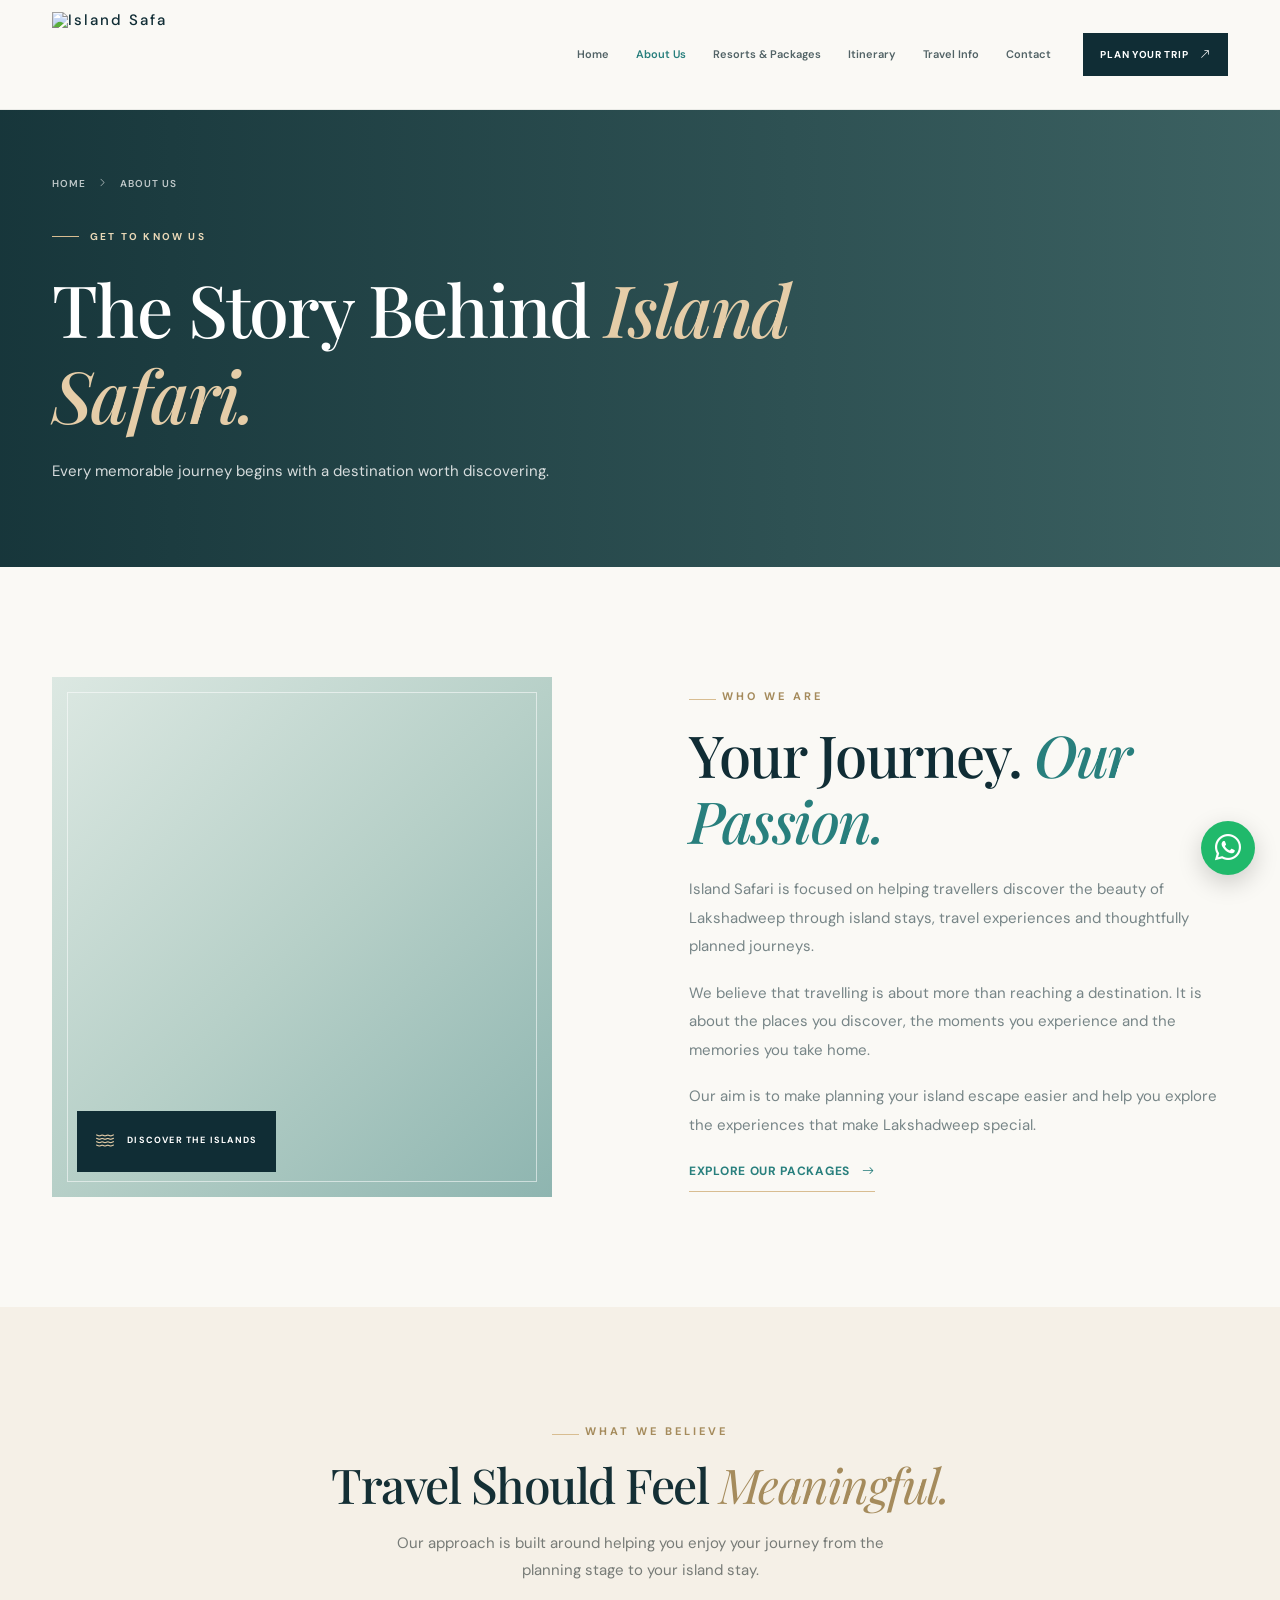
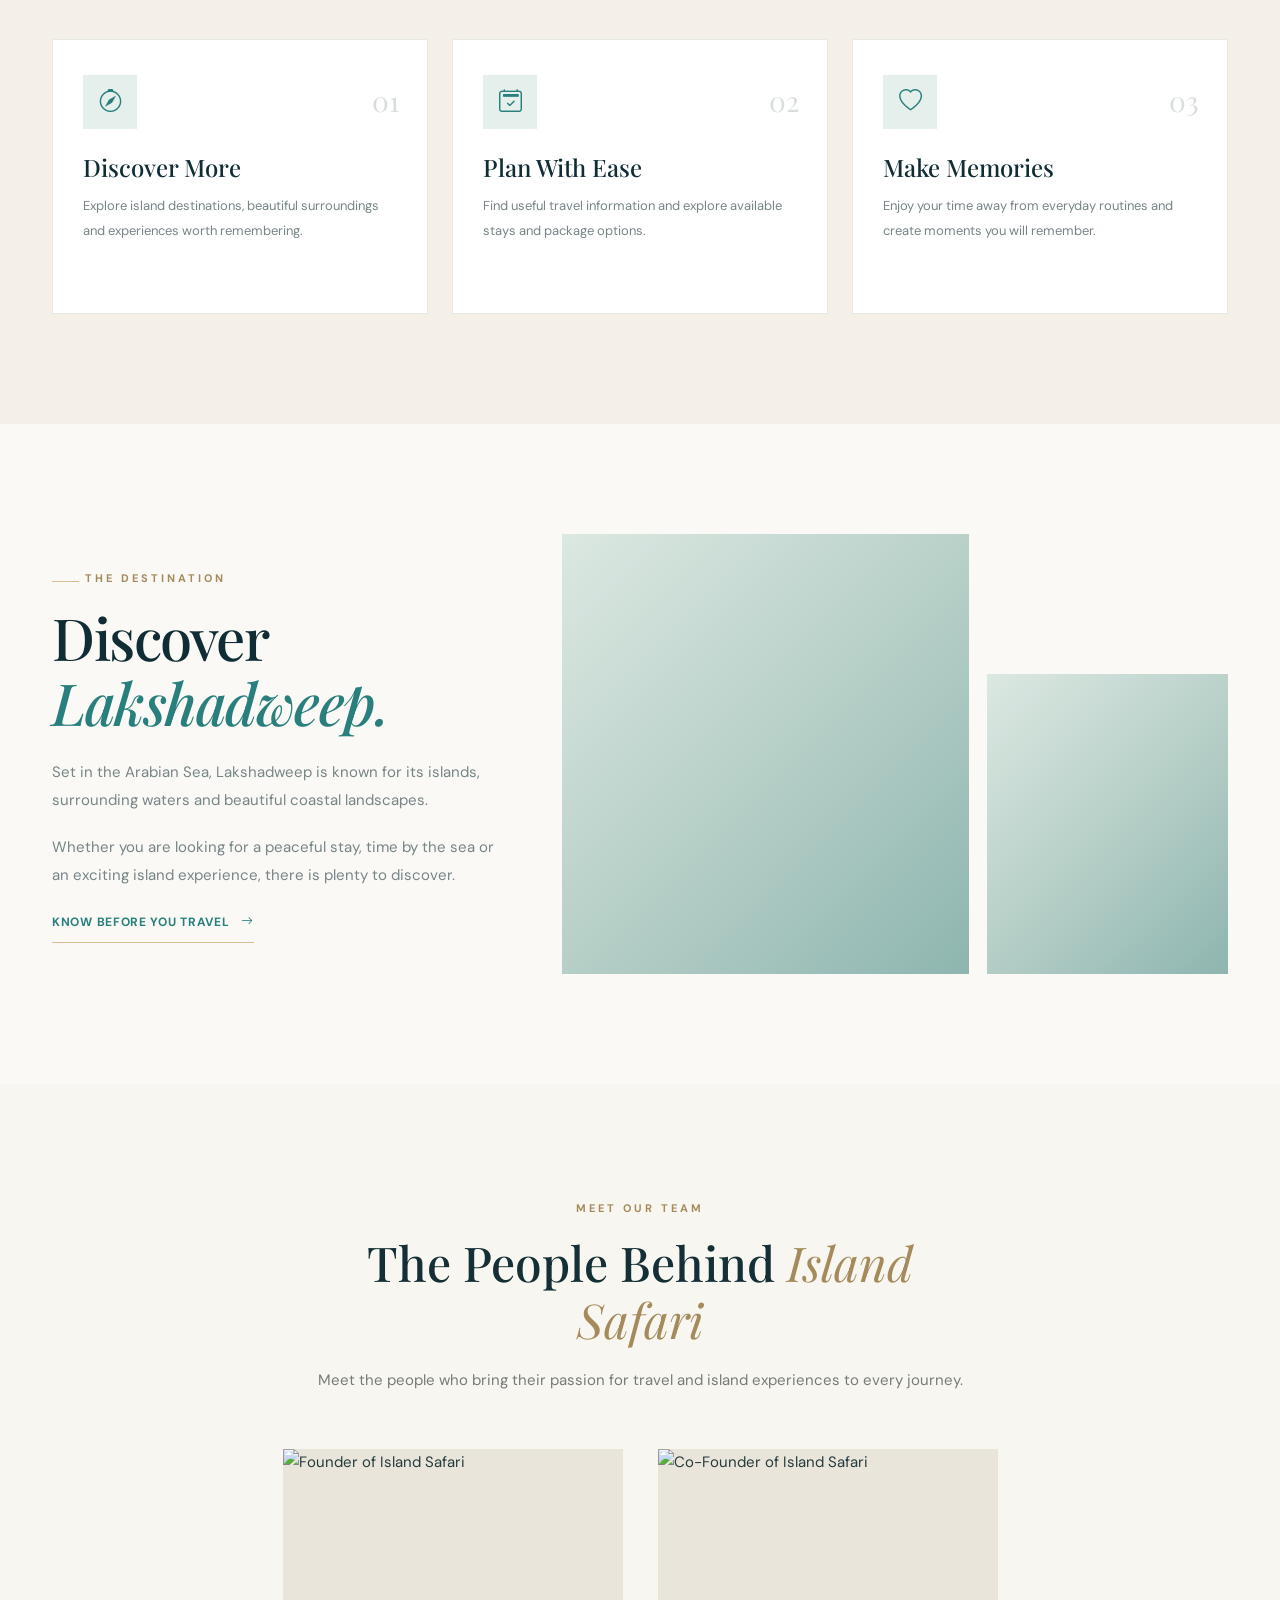
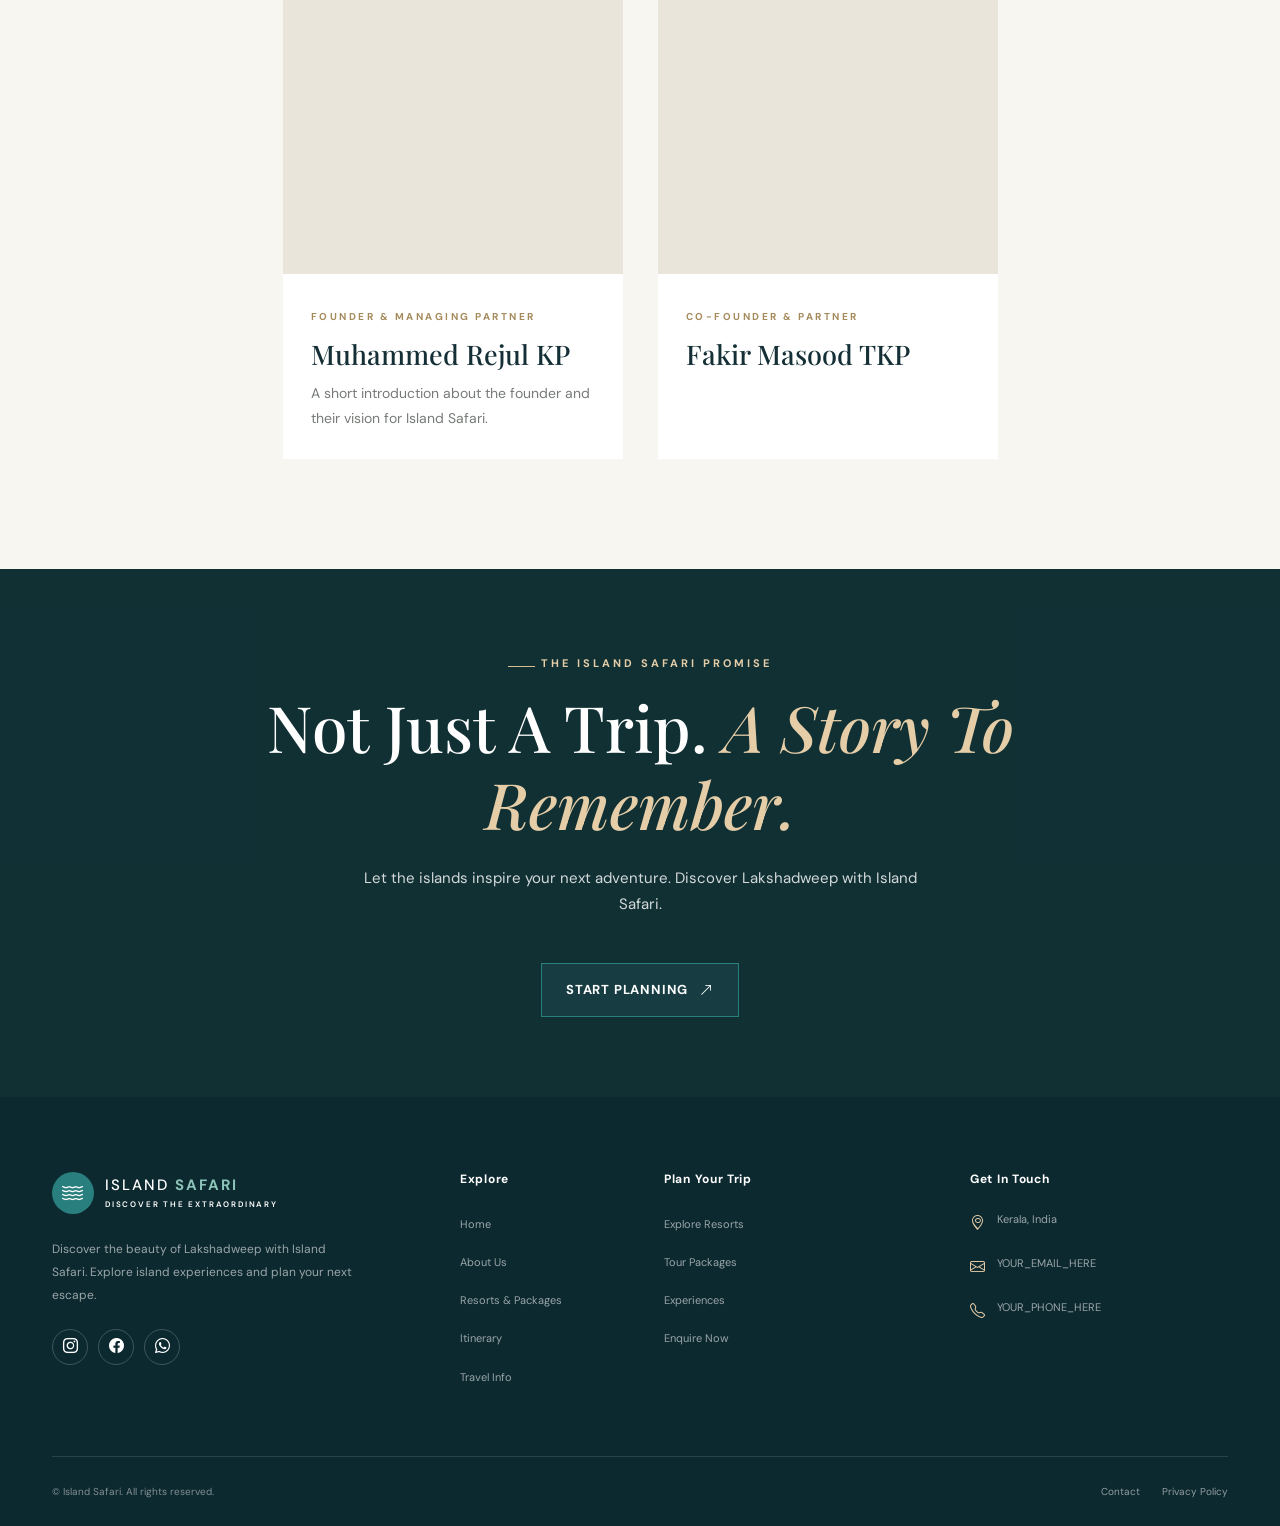
==== about.html @ e6773116 "initial website" ====
<!DOCTYPE html>
<html lang="en">
<head>
    <meta charset="UTF-8">
    <meta name="viewport" content="width=device-width, initial-scale=1.0">

    <title>About Us | Island Safari</title>
    <meta name="description" content="Get to know Island Safari and discover our approach to creating memorable Lakshadweep travel experiences.">

    <link rel="preconnect" href="https://fonts.googleapis.com">
    <link rel="preconnect" href="https://fonts.gstatic.com" crossorigin>

    <link href="https://cdn.jsdelivr.net/npm/bootstrap@5.3.3/dist/css/bootstrap.min.css" rel="stylesheet">
    <link href="https://cdn.jsdelivr.net/npm/bootstrap-icons@1.11.3/font/bootstrap-icons.min.css" rel="stylesheet">

    <link rel="stylesheet" href="style.css">
</head>

<body>

<!-- ================= NAVBAR ================= -->

<header class="site-header">
    <nav class="navbar navbar-expand-lg">
        <div class="container">

             <a class="navbar-brand brand-logo" href="index.html">
    <img src="images/logo/Island Safari Lakshadweep Logo.png"
         alt="Island Safari Lakshadweep">
</a>

            <button class="navbar-toggler" type="button"
                data-bs-toggle="collapse"
                data-bs-target="#mainNavbar"
                aria-controls="mainNavbar"
                aria-expanded="false"
                aria-label="Toggle navigation">
                <span class="navbar-toggler-icon"></span>
            </button>

            <div class="collapse navbar-collapse" id="mainNavbar">
                <ul class="navbar-nav ms-auto align-items-lg-center">

                    <li class="nav-item">
                        <a class="nav-link" href="index.html">Home</a>
                    </li>

                    <li class="nav-item">
                        <a class="nav-link active" href="about.html">About Us</a>
                    </li>

                    <li class="nav-item">
                        <a class="nav-link" href="packages.html">Resorts & Packages</a>
                    </li>

                    <li class="nav-item">
                        <a class="nav-link" href="itinerary.html">Itinerary</a>
                    </li>

                    <li class="nav-item">
                        <a class="nav-link" href="travel-info.html">Travel Info</a>
                    </li>

                    <li class="nav-item">
                        <a class="nav-link" href="contact.html">Contact</a>
                    </li>

                    <li class="nav-item ms-lg-3">
                        <a href="contact.html" class="nav-cta">
                            Plan Your Trip
                            <i class="bi bi-arrow-up-right"></i>
                        </a>
                    </li>

                </ul>
            </div>

        </div>
    </nav>
</header>


<!-- ================= PAGE HERO ================= -->

<section class="page-hero about-hero">

    <div class="page-hero-background"
        style="background-image: url('images/hero/lakshadweep-cover.webp');">
    </div>

    <div class="page-hero-overlay"></div>

    <div class="container page-hero-content">

        <div class="reveal">

            <div class="breadcrumb-custom">
                <a href="index.html">Home</a>
                <i class="bi bi-chevron-right"></i>
                <span>About Us</span>
            </div>

            <span class="eyebrow hero-eyebrow">
                <span></span>
                GET TO KNOW US
            </span>

            <h1>
                The Story Behind
                <em>Island Safari.</em>
            </h1>

            <p>
                Every memorable journey begins with a destination
                worth discovering.
            </p>

        </div>

    </div>

</section>


<!-- ================= ABOUT INTRO ================= -->

<section class="about-intro-section section-padding">

    <div class="container">

        <div class="row align-items-center g-5">

            <div class="col-lg-6">

                <div class="about-main-image reveal">

                    <img
                        src="images/about/about-main.jpg"
                        alt="Beautiful tropical island scenery"
                        loading="lazy">

                    <div class="about-image-note">
                        <i class="bi bi-water"></i>
                        <span>DISCOVER THE ISLANDS</span>
                    </div>

                </div>

            </div>


            <div class="col-lg-6">

                <div class="about-intro-content reveal">

                    <span class="section-eyebrow">
                        <span></span>
                        WHO WE ARE
                    </span>

                    <h2 class="section-title">
                        Your Journey.
                        <em>Our Passion.</em>
                    </h2>

                    <p class="section-description">
                        Island Safari is focused on helping travellers
                        discover the beauty of Lakshadweep through
                        island stays, travel experiences and
                        thoughtfully planned journeys.
                    </p>

                    <p class="section-description">
                        We believe that travelling is about more than
                        reaching a destination. It is about the places
                        you discover, the moments you experience and
                        the memories you take home.
                    </p>

                    <p class="section-description">
                        Our aim is to make planning your island escape
                        easier and help you explore the experiences
                        that make Lakshadweep special.
                    </p>

                    <a href="packages.html" class="text-link">
                        Explore Our Packages
                        <i class="bi bi-arrow-right"></i>
                    </a>

                </div>

            </div>

        </div>

    </div>

</section>


<!-- ================= OUR APPROACH ================= -->

<section class="about-approach-section section-padding">

    <div class="container">

        <div class="section-heading text-center reveal">

            <span class="section-eyebrow justify-content-center">
                <span></span>
                WHAT WE BELIEVE
            </span>

            <h2 class="section-title">
                Travel Should Feel
                <em>Meaningful.</em>
            </h2>

            <p class="section-description mx-auto">
                Our approach is built around helping you enjoy
                your journey from the planning stage to your island stay.
            </p>

        </div>


        <div class="row g-4 approach-grid">

            <div class="col-lg-4 col-md-6">

                <div class="approach-card reveal">

                    <div class="approach-icon">
                        <i class="bi bi-compass"></i>
                    </div>

                    <span class="approach-number">01</span>

                    <h3>Discover More</h3>

                    <p>
                        Explore island destinations, beautiful
                        surroundings and experiences worth remembering.
                    </p>

                </div>

            </div>


            <div class="col-lg-4 col-md-6">

                <div class="approach-card reveal">

                    <div class="approach-icon">
                        <i class="bi bi-calendar2-check"></i>
                    </div>

                    <span class="approach-number">02</span>

                    <h3>Plan With Ease</h3>

                    <p>
                        Find useful travel information and explore
                        available stays and package options.
                    </p>

                </div>

            </div>


            <div class="col-lg-4 col-md-6">

                <div class="approach-card reveal">

                    <div class="approach-icon">
                        <i class="bi bi-heart"></i>
                    </div>

                    <span class="approach-number">03</span>

                    <h3>Make Memories</h3>

                    <p>
                        Enjoy your time away from everyday routines
                        and create moments you will remember.
                    </p>

                </div>

            </div>

        </div>

    </div>

</section>


<!-- ================= DESTINATION SECTION ================= -->

<section class="about-destination-section section-padding">

    <div class="container">

        <div class="row align-items-center g-5">

            <div class="col-lg-5">

                <div class="destination-content reveal">

                    <span class="section-eyebrow">
                        <span></span>
                        THE DESTINATION
                    </span>

                    <h2 class="section-title">
                        Discover
                        <em>Lakshadweep.</em>
                    </h2>

                    <p class="section-description">
                        Set in the Arabian Sea, Lakshadweep is known
                        for its islands, surrounding waters and
                        beautiful coastal landscapes.
                    </p>

                    <p class="section-description">
                        Whether you are looking for a peaceful stay,
                        time by the sea or an exciting island experience,
                        there is plenty to discover.
                    </p>

                    <a href="travel-info.html" class="text-link">
                        Know Before You Travel
                        <i class="bi bi-arrow-right"></i>
                    </a>

                </div>

            </div>


            <div class="col-lg-7">

                <div class="destination-image-grid reveal">

                    <div class="destination-image-large">
                        <img
                            src="images/about/lakshadweep-main.jpg"
                            alt="Lakshadweep island landscape"
                            loading="lazy">
                    </div>

                    <div class="destination-image-small">
                        <img
                            src="images/about/lakshadweep-beach.jpg"
                            alt="Island beach and ocean"
                            loading="lazy">
                    </div>

                </div>

            </div>

        </div>

    </div>

</section>

<!-- FOUNDER & CO-FOUNDER SECTION -->
<section class="team-section">
    <div class="container">

        <div class="section-heading text-center">
            <span class="section-eyebrow">MEET OUR TEAM</span>
            <h2>The People Behind <em>Island Safari</em></h2>
            <p>
                Meet the people who bring their passion for travel
                and island experiences to every journey.
            </p>
        </div>

        <div class="team-grid">

            <!-- FOUNDER -->
            <div class="team-card">
                <div class="team-image">
                    <img src="images/team/rejul.jpeg.jpeg"
                         alt="Founder of Island Safari">
                </div>

                <div class="team-info">
                    <span class="team-role">FOUNDER & MANAGING PARTNER</span>
                    <h3>Muhammed Rejul KP</h3>
                    <p>
                        A short introduction about the founder
                        and their vision for Island Safari.
                    </p>
                </div>
            </div>

            <!-- CO-FOUNDER -->
            <div class="team-card">
                <div class="team-image">
                    <img src="images/team/Fakir.jpeg.jpeg"
                         alt="Co-Founder of Island Safari">
                </div>

                <div class="team-info">
                    <span class="team-role">CO-FOUNDER & PARTNER</span>
                    <h3>Fakir Masood TKP</h3>
                    <p>
                        
                    </p>
                </div>
            </div>

        </div>
    </div>
</section>



<!-- ================= BRAND STATEMENT ================= -->

<section class="about-statement-section">

    <div class="statement-background"
        style="background-image: url('images/about/statement.jpg');">
    </div>

    <div class="statement-overlay"></div>

    <div class="container">

        <div class="statement-content text-center reveal">

            <span class="section-eyebrow justify-content-center">
                <span></span>
                THE ISLAND SAFARI PROMISE
            </span>

            <h2>
                Not Just A Trip.
                <em>A Story To Remember.</em>
            </h2>

            <p>
                Let the islands inspire your next adventure.
                Discover Lakshadweep with Island Safari.
            </p>

            <a href="contact.html" class="btn-primary-custom">
                Start Planning
                <i class="bi bi-arrow-up-right"></i>
            </a>

        </div>

    </div>

</section>


<!-- ================= FOOTER ================= -->

<footer class="site-footer">

    <div class="container">

        <div class="row g-5 footer-main">

            <div class="col-lg-4 col-md-6">

                <a class="footer-brand" href="index.html">
                    <span class="brand-icon">
                        <i class="bi bi-water"></i>
                    </span>

                    <span>
                        ISLAND <strong>SAFARI</strong>
                        <small>DISCOVER THE EXTRAORDINARY</small>
                    </span>
                </a>

                <p class="footer-description">
                    Discover the beauty of Lakshadweep with Island Safari.
                    Explore island experiences and plan your next escape.
                </p>

                <div class="footer-socials">
                    <a href="#" aria-label="Instagram">
                        <i class="bi bi-instagram"></i>
                    </a>

                    <a href="#" aria-label="Facebook">
                        <i class="bi bi-facebook"></i>
                    </a>

                    <a href="#" aria-label="WhatsApp">
                        <i class="bi bi-whatsapp"></i>
                    </a>
                </div>

            </div>


            <div class="col-lg-2 col-md-6">

                <h4 class="footer-heading">Explore</h4>

                <ul class="footer-links">
                    <li><a href="index.html">Home</a></li>
                    <li><a href="about.html">About Us</a></li>
                    <li><a href="packages.html">Resorts & Packages</a></li>
                    <li><a href="itinerary.html">Itinerary</a></li>
                    <li><a href="travel-info.html">Travel Info</a></li>
                </ul>

            </div>


            <div class="col-lg-3 col-md-6">

                <h4 class="footer-heading">Plan Your Trip</h4>

                <ul class="footer-links">
                    <li><a href="packages.html">Explore Resorts</a></li>
                    <li><a href="packages.html">Tour Packages</a></li>
                    <li><a href="itinerary.html">Experiences</a></li>
                    <li><a href="contact.html">Enquire Now</a></li>
                </ul>

            </div>


            <div class="col-lg-3 col-md-6">

                <h4 class="footer-heading">Get In Touch</h4>

                <ul class="footer-contact">

                    <li>
                        <i class="bi bi-geo-alt"></i>
                        <span>Kerala, India</span>
                    </li>

                    <li>
                        <i class="bi bi-envelope"></i>
                        <a href="mailto:YOUR_EMAIL_HERE">
                            YOUR_EMAIL_HERE
                        </a>
                    </li>

                    <li>
                        <i class="bi bi-telephone"></i>
                        <a href="tel:YOUR_PHONE_HERE">
                            YOUR_PHONE_HERE
                        </a>
                    </li>

                </ul>

            </div>

        </div>


        <div class="footer-bottom">

            <p>
                © <span id="currentYear"></span> Island Safari.
                All rights reserved.
            </p>

            <div class="footer-bottom-links">
                <a href="contact.html">Contact</a>
                <a href="#">Privacy Policy</a>
            </div>

        </div>

    </div>

</footer>


<!-- WHATSAPP FLOAT BUTTON -->

<a href="https://wa.me/918891601055"
   class="whatsapp-float"
   target="_blank"
   rel="noopener"
   aria-label="Chat with Island Safari on WhatsApp">

    <i class="bi bi-whatsapp"></i>

</a>


<!-- IMAGE LIGHTBOX -->

<div class="image-lightbox" id="imageLightbox">

    <button class="lightbox-close" id="lightboxClose"
        aria-label="Close image">
        <i class="bi bi-x-lg"></i>
    </button>

    <img src="" alt="Expanded island photograph" id="lightboxImage">

</div>


<script src="https://cdn.jsdelivr.net/npm/bootstrap@5.3.3/dist/js/bootstrap.bundle.min.js"></script>
<script src="script.js"></script>

</body>
</html>
---- style.css ----
@import url('https://fonts.googleapis.com/css2?family=DM+Sans:wght@400;500;600;700&family=Playfair+Display:ital,wght@0,400;0,500;0,600;1,400;1,500&display=swap');

/* =========================================================
   ISLAND SAFARI — COMPLETE WEBSITE DESIGN SYSTEM
   Premium Tropical Travel Website
========================================================= */


/* ================= 01. ROOT & RESET ================= */

:root {
    --navy: #102d35;
    --navy-light: #183f48;
    --ocean: #176b72;
    --teal: #287f7d;
    --teal-light: #e5f0ed;
    --sand: #d8bd91;
    --sand-light: #f5f0e7;
    --cream: #faf9f5;
    --white: #ffffff;
    --text: #263b3e;
    --muted: #778587;
    --border: #e7e9e5;

    --heading-font: "Playfair Display", Georgia, serif;
    --body-font: "DM Sans", Arial, sans-serif;

    --container-width: 1200px;
    --section-space: 110px;

    --transition: all 0.35s ease;
    --shadow: 0 18px 50px rgba(16, 45, 53, 0.10);
}

* {
    margin: 0;
    padding: 0;
    box-sizing: border-box;
}

html {
    scroll-behavior: smooth;
    scroll-padding-top: 90px;
}

body {
    font-family: var(--body-font);
    color: var(--text);
    background: var(--cream);
    font-size: 15px;
    line-height: 1.75;
    overflow-x: hidden;
}

body,
button,
input,
textarea,
select {
    font-family: var(--body-font);
}

img {
    display: block;
    max-width: 100%;
}

a {
    color: inherit;
    text-decoration: none;
}

button {
    font: inherit;
}

ul {
    list-style: none;
    padding: 0;
    margin: 0;
}

p {
    margin-bottom: 18px;
}

.container {
    max-width: var(--container-width);
}


/* ================= 02. TYPOGRAPHY ================= */

h1,
h2,
h3,
h4,
h5,
h6 {
    font-family: var(--heading-font);
    color: var(--navy);
    font-weight: 500;
    line-height: 1.2;
}

em {
    font-style: italic;
    color: var(--teal);
}

.section-padding {
    padding-top: var(--section-space);
    padding-bottom: var(--section-space);
}

.section-eyebrow,
.eyebrow {
    display: flex;
    align-items: center;
    gap: 11px;
    color: var(--teal);
    font-size: 10px;
    font-weight: 700;
    letter-spacing: 2.2px;
    text-transform: uppercase;
    margin-bottom: 20px;
}

.section-eyebrow > span,
.eyebrow > span {
    display: inline-block;
    width: 27px;
    height: 1px;
    background: var(--sand);
    flex-shrink: 0;
}

.section-heading {
    margin-bottom: 55px;
}

.section-title {
    font-size: clamp(38px, 5vw, 58px);
    letter-spacing: -1.5px;
    line-height: 1.13;
    margin-bottom: 22px;
}

.section-description {
    max-width: 540px;
    color: var(--muted);
    font-size: 15px;
    line-height: 1.9;
}

.text-link {
    display: inline-flex;
    align-items: center;
    gap: 12px;
    color: var(--teal);
    font-size: 12px;
    font-weight: 700;
    letter-spacing: 0.7px;
    text-transform: uppercase;
    border-bottom: 1px solid var(--sand);
    padding-bottom: 9px;
    transition: var(--transition);
}

.text-link i {
    transition: transform 0.3s ease;
}

.text-link:hover {
    color: var(--navy);
    gap: 17px;
}

.text-link:hover i {
    transform: translateX(4px);
}


/* ================= 03. BUTTONS ================= */

.btn-primary-custom,
.btn-outline-custom {
    min-height: 54px;
    padding: 15px 24px;
    display: inline-flex;
    align-items: center;
    justify-content: center;
    gap: 16px;
    font-size: 11px;
    font-weight: 700;
    letter-spacing: 0.8px;
    text-transform: uppercase;
    transition: var(--transition);
}

.btn-primary-custom {
    color: var(--white);
    background: var(--teal);
    border: 1px solid var(--teal);
}

.btn-primary-custom:hover {
    color: var(--white);
    background: var(--navy);
    border-color: var(--navy);
    transform: translateY(-3px);
}

.btn-outline-custom {
    color: var(--white);
    border: 1px solid rgba(255,255,255,0.65);
    background: rgba(255,255,255,0.06);
}

.btn-outline-custom:hover {
    color: var(--navy);
    background: var(--white);
    border-color: var(--white);
}


/* ================= 04. NAVIGATION ================= */

.site-header {
    position: sticky;
    top: 0;
    z-index: 1000;
    width: 100%;
    background: rgba(250, 249, 245, 0.97);
    border-bottom: 1px solid rgba(16, 45, 53, 0.07);
    backdrop-filter: blur(15px);
}

.site-header .navbar {
    min-height: 82px;
    padding: 12px 0;
}

.brand-logo,
.footer-brand {
    display: inline-flex;
    align-items: center;
    gap: 11px;
    color: var(--navy);
    font-family: var(--body-font);
    font-size: 15px;
    font-weight: 500;
    letter-spacing: 2px;
    line-height: 1.15;
}

.brand-logo strong,
.footer-brand strong {
    color: var(--teal);
}

.brand-logo small,
.footer-brand small {
    display: block;
    margin-top: 6px;
    font-size: 8px;
    font-weight: 600;
    letter-spacing: 1.8px;
}

.brand-icon {
    width: 42px;
    height: 42px;
    display: inline-flex;
    justify-content: center;
    align-items: center;
    color: var(--white);
    background: var(--teal);
    border-radius: 50%;
    font-size: 21px;
}

.navbar-nav {
    gap: 5px;
}

.navbar .nav-link {
    padding: 12px 11px !important;
    color: #526366;
    font-size: 11px;
    font-weight: 600;
    transition: var(--transition);
}

.navbar .nav-link:hover,
.navbar .nav-link.active {
    color: var(--teal);
}

.nav-cta {
    display: inline-flex;
    align-items: center;
    gap: 12px;
    padding: 13px 17px;
    color: var(--white);
    background: var(--navy);
    font-size: 10px;
    font-weight: 700;
    letter-spacing: 0.7px;
    text-transform: uppercase;
    transition: var(--transition);
}

.nav-cta:hover {
    color: var(--white);
    background: var(--teal);
}

.navbar-toggler {
    border: 1px solid var(--border);
    border-radius: 0;
    padding: 8px 10px;
    box-shadow: none !important;
}


/* ================= 05. HOME HERO ================= */

.hero-section {
    min-height: 690px;
    height: min(760px, calc(100vh - 82px));
    position: relative;
    display: flex;
    align-items: center;
    overflow: hidden;
    background: #234d52;
}

.hero-background,
.hero-overlay {
    position: absolute;
    inset: 0;
}

.hero-background {
    background-color: #426d70;
    background-position: center;
    background-size: cover;
    transform: scale(1.02);
}

.hero-overlay {
    background:
        linear-gradient(90deg,
            rgba(9, 34, 40, 0.83) 0%,
            rgba(9, 34, 40, 0.58) 48%,
            rgba(9, 34, 40, 0.12) 100%),
        linear-gradient(0deg,
            rgba(9, 34, 40, 0.30),
            transparent 55%);
}

.hero-container {
    position: relative;
    z-index: 2;
    height: 100%;
    display: flex;
    flex-direction: column;
    justify-content: center;
    padding-top: 65px;
    padding-bottom: 80px;
}

.hero-content {
    max-width: 720px;
    padding-top: 30px;
}

.hero-eyebrow {
    color: #e9d8b7;
}

.hero-content h1 {
    max-width: 700px;
    color: var(--white);
    font-size: clamp(52px, 7vw, 88px);
    letter-spacing: -2.5px;
    line-height: 1.04;
    margin-bottom: 26px;
}

.hero-content h1 em {
    display: block;
    color: #e5cda8;
}

.hero-content p {
    max-width: 510px;
    color: rgba(255,255,255,0.82);
    font-size: 15px;
    line-height: 1.9;
    margin-bottom: 34px;
}

.hero-buttons {
    display: flex;
    flex-wrap: wrap;
    gap: 13px;
}

.hero-bottom {
    position: absolute;
    bottom: 28px;
    left: 12px;
    right: 12px;
    display: flex;
    justify-content: space-between;
    color: rgba(255,255,255,0.85);
    font-size: 9px;
    font-weight: 700;
    letter-spacing: 1.7px;
}

.hero-location,
.hero-scroll {
    display: flex;
    align-items: center;
    gap: 10px;
}

.hero-location i {
    color: #e5cda8;
    font-size: 16px;
}


/* ================= 06. IMAGE PLACEHOLDERS ================= */

/* Image wrappers retain their shape even before photos are supplied. */

.intro-image-wrap,
.about-main-image,
.experience-image,
.resort-image,
.destination-image-large,
.destination-image-small,
.page-hero-background,
.hero-background,
.cta-background,
.statement-background {
    background-color: #dce8e2;
    background-image:
        linear-gradient(135deg, #dce8e2 0%, #b7d0c8 50%, #8eb5b0 100%);
    overflow: hidden;
}

.intro-image-wrap,
.about-main-image {
    position: relative;
}

.intro-image-wrap img,
.about-main-image img,
.experience-image img,
.resort-image img,
.destination-image-large img,
.destination-image-small img {
    width: 100%;
    height: 100%;
    object-fit: cover;
    transition: transform 0.7s ease;
}

/* Hide unavailable images; the wrapper's gradient remains visible.
   script.js adds .image-loaded when an image loads successfully. */

.intro-image-wrap img:not(.image-loaded),
.about-main-image img:not(.image-loaded),
.experience-image img:not(.image-loaded),
.resort-image img:not(.image-loaded),
.destination-image-large img:not(.image-loaded),
.destination-image-small img:not(.image-loaded) {
    visibility: hidden;
}

.intro-image-wrap img.image-loaded,
.about-main-image img.image-loaded,
.experience-image img.image-loaded,
.resort-image img.image-loaded,
.destination-image-large img.image-loaded,
.destination-image-small img.image-loaded {
    visibility: visible;
}


/* ================= 07. HOME INTRO ================= */

.intro-section {
    background: var(--cream);
}

.intro-image-wrap {
    height: 490px;
    max-width: 500px;
    margin: 0 auto;
}

.intro-image-wrap::after {
    content: "";
    position: absolute;
    width: 72%;
    height: 72%;
    right: -16px;
    bottom: -16px;
    border: 1px solid var(--sand);
    z-index: 0;
    pointer-events: none;
}

.intro-image-wrap img {
    position: relative;
    z-index: 1;
}

.image-caption {
    position: absolute;
    z-index: 2;
    bottom: 20px;
    left: 20px;
    right: 20px;
    display: flex;
    align-items: center;
    gap: 14px;
    padding: 15px 18px;
    color: var(--white);
    background: rgba(16, 45, 53, 0.82);
    font-size: 9px;
    font-weight: 700;
    letter-spacing: 1.5px;
}

.caption-number {
    color: #e5cda8;
}

.intro-content {
    padding-left: 35px;
}

.intro-content .section-title {
    max-width: 470px;
}


/* ================= 08. EXPERIENCE CARDS ================= */

.journey-section {
    background: var(--sand-light);
}

.journey-section .section-heading {
    max-width: 650px;
    margin-left: auto;
    margin-right: auto;
}

.journey-section .section-description {
    max-width: 550px;
}

.experience-card {
    height: 100%;
    background: var(--white);
    transition: var(--transition);
}

.experience-card:hover {
    transform: translateY(-7px);
    box-shadow: var(--shadow);
}

.experience-image {
    height: 270px;
}

.experience-card:hover .experience-image img,
.resort-card:hover .resort-image img {
    transform: scale(1.06);
}

.experience-content {
    padding: 28px 26px 30px;
}

.experience-number {
    color: var(--teal);
    font-size: 9px;
    font-weight: 700;
    letter-spacing: 1.6px;
}

.experience-content h3 {
    margin: 14px 0 12px;
    font-size: 25px;
}

.experience-content p {
    min-height: 55px;
    color: var(--muted);
    font-size: 13px;
    line-height: 1.8;
}

.card-link {
    display: inline-flex;
    align-items: center;
    gap: 10px;
    color: var(--teal);
    font-size: 10px;
    font-weight: 700;
    letter-spacing: 0.8px;
    text-transform: uppercase;
    transition: var(--transition);
}

.card-link:hover {
    color: var(--navy);
    gap: 15px;
}


/* ================= 09. RESORT CARDS ================= */

.resorts-section {
    background: var(--cream);
}

.resorts-section .section-heading {
    display: flex;
    justify-content: space-between;
    align-items: end;
    gap: 25px;
}

.resort-card {
    height: 100%;
    background: var(--white);
    border: 1px solid var(--border);
    transition: var(--transition);
}

.resort-card:hover {
    transform: translateY(-5px);
    box-shadow: var(--shadow);
}

.resort-image {
    position: relative;
    display: block;
    height: 265px;
}

.resort-image-label {
    position: absolute;
    bottom: 16px;
    left: 16px;
    padding: 8px 12px;
    color: var(--navy);
    background: var(--cream);
    font-size: 8px;
    font-weight: 700;
    letter-spacing: 1.4px;
}

.resort-info {
    padding: 23px 22px 26px;
}

.resort-location {
    display: flex;
    align-items: center;
    gap: 7px;
    color: var(--muted);
    font-size: 9px;
    font-weight: 700;
    letter-spacing: 1.2px;
}

.resort-location i {
    color: var(--teal);
    font-size: 13px;
}

.resort-info h3 {
    min-height: 58px;
    margin: 13px 0 17px;
    font-size: 23px;
}

.mobile-resort-link {
    display: none;
    margin-top: 30px;
}


/* ================= 10. HOME CTA ================= */

.home-cta-section {
    position: relative;
    min-height: 470px;
    display: flex;
    align-items: center;
    padding: 80px 0;
    overflow: hidden;
    background: var(--navy);
}

.cta-background,
.cta-overlay {
    position: absolute;
    inset: 0;
}

.cta-background {
    background-color: #315b5d;
    background-position: center;
    background-size: cover;
}

.cta-overlay {
    background: rgba(8, 36, 42, 0.76);
}

.cta-content {
    position: relative;
    z-index: 2;
    max-width: 720px;
    margin: auto;
}

.cta-content .section-eyebrow {
    color: #e5cda8;
}

.cta-content h2 {
    color: var(--white);
    font-size: clamp(40px, 6vw, 66px);
    margin-bottom: 20px;
}

.cta-content h2 em {
    color: #e5cda8;
}

.cta-content p {
    max-width: 540px;
    margin: 0 auto 30px;
    color: rgba(255,255,255,0.8);
}


/* ================= 11. INNER PAGE HERO ================= */

.page-hero {
    min-height: 440px;
    position: relative;
    display: flex;
    align-items: center;
    overflow: hidden;
    background: var(--navy);
}

.page-hero-background,
.page-hero-overlay {
    position: absolute;
    inset: 0;
}

.page-hero-background {
    background-color: #527b79;
    background-position: center;
    background-size: cover;
}

.page-hero-overlay {
    background: linear-gradient(
        90deg,
        rgba(10, 39, 45, 0.82),
        rgba(10, 39, 45, 0.30)
    );
}

.page-hero-content {
    position: relative;
    z-index: 2;
    padding-top: 65px;
    padding-bottom: 65px;
}

.breadcrumb-custom {
    display: flex;
    align-items: center;
    gap: 12px;
    margin-bottom: 35px;
    color: rgba(255,255,255,0.72);
    font-size: 10px;
    font-weight: 600;
    letter-spacing: 1px;
    text-transform: uppercase;
}

.breadcrumb-custom a:hover {
    color: var(--white);
}

.breadcrumb-custom i {
    font-size: 9px;
}

.page-hero-content h1 {
    max-width: 760px;
    color: var(--white);
    font-size: clamp(45px, 6vw, 72px);
    letter-spacing: -1.8px;
    margin-bottom: 20px;
}

.page-hero-content h1 em {
    color: #e5cda8;
}

.page-hero-content p {
    max-width: 520px;
    color: rgba(255,255,255,0.82);
    font-size: 15px;
}


/* ================= 12. ABOUT PAGE ================= */

.about-intro-section {
    background: var(--cream);
}

.about-main-image {
    height: 520px;
    max-width: 500px;
}

.about-main-image::after {
    content: "";
    position: absolute;
    inset: 15px;
    border: 1px solid rgba(255,255,255,0.55);
    pointer-events: none;
}

.about-image-note {
    position: absolute;
    z-index: 2;
    bottom: 25px;
    left: 25px;
    display: flex;
    align-items: center;
    gap: 12px;
    padding: 15px 19px;
    color: var(--white);
    background: var(--navy);
    font-size: 9px;
    font-weight: 700;
    letter-spacing: 1.2px;
}

.about-image-note i {
    color: #e5cda8;
    font-size: 18px;
}

.about-intro-content {
    padding-left: 25px;
}

.about-approach-section {
    background: var(--sand-light);
}

.approach-card {
    position: relative;
    height: 100%;
    min-height: 275px;
    padding: 35px 30px;
    background: var(--white);
    border: 1px solid var(--border);
    transition: var(--transition);
}

.approach-card:hover {
    transform: translateY(-6px);
    box-shadow: var(--shadow);
}

.approach-icon {
    width: 54px;
    height: 54px;
    display: flex;
    align-items: center;
    justify-content: center;
    margin-bottom: 24px;
    color: var(--teal);
    background: var(--teal-light);
    font-size: 23px;
}

.approach-number {
    position: absolute;
    top: 36px;
    right: 28px;
    color: #d8deda;
    font-family: var(--heading-font);
    font-size: 28px;
}

.approach-card h3 {
    margin-bottom: 13px;
    font-size: 24px;
}

.approach-card p {
    margin-bottom: 0;
    color: var(--muted);
    font-size: 13px;
    line-height: 1.9;
}

.about-destination-section {
    background: var(--cream);
}

.destination-image-grid {
    display: grid;
    grid-template-columns: 1.35fr 0.8fr;
    align-items: end;
    gap: 18px;
}

.destination-image-large {
    height: 440px;
}

.destination-image-small {
    height: 300px;
}

.about-statement-section {
    position: relative;
    min-height: 430px;
    display: flex;
    align-items: center;
    padding: 80px 0;
    overflow: hidden;
    background: var(--navy);
}

.statement-background,
.statement-overlay {
    position: absolute;
    inset: 0;
}

.statement-background {
    background-color: #315b5d;
    background-position: center;
    background-size: cover;
}

.statement-overlay {
    background: rgba(8, 36, 42, 0.78);
}

.statement-content {
    position: relative;
    z-index: 2;
    max-width: 800px;
    margin: auto;
}

.statement-content .section-eyebrow {
    color: #e5cda8;
}

.statement-content h2 {
    color: var(--white);
    font-size: clamp(40px, 5.5vw, 64px);
    margin-bottom: 22px;
}

.statement-content h2 em {
    color: #e5cda8;
}

.statement-content p {
    max-width: 580px;
    margin: 0 auto 28px;
    color: rgba(255,255,255,0.82);
}


/* ================= 13. PACKAGES PAGE ================= */

.packages-intro {
    background: var(--cream);
}

.packages-intro .section-description {
    max-width: 700px;
}

.package-grid {
    background: var(--sand-light);
}

.package-card {
    height: 100%;
    overflow: hidden;
    background: var(--white);
    border: 1px solid var(--border);
    transition: var(--transition);
}

.package-card:hover {
    transform: translateY(-6px);
    box-shadow: var(--shadow);
}

.package-card-image {
    position: relative;
    height: 260px;
    overflow: hidden;
    background: linear-gradient(135deg, #dce8e2, #8eb5b0);
}

.package-card-image img {
    width: 100%;
    height: 100%;
    object-fit: cover;
    transition: transform 0.6s ease;
}

.package-card:hover .package-card-image img {
    transform: scale(1.06);
}

.package-card-content {
    padding: 25px;
}

.package-card-content h3 {
    margin-bottom: 12px;
    font-size: 24px;
}

.package-card-content p {
    color: var(--muted);
    font-size: 13px;
}

.package-meta {
    display: flex;
    flex-wrap: wrap;
    gap: 15px;
    margin: 17px 0;
    color: var(--muted);
    font-size: 11px;
}

.package-meta span {
    display: inline-flex;
    align-items: center;
    gap: 6px;
}

.package-meta i {
    color: var(--teal);
}

.package-details {
    padding-top: 15px;
    border-top: 1px solid var(--border);
}


/* ================= 14. RESORT DETAILS & GALLERIES ================= */

.resort-detail-section {
    padding: 85px 0;
    background: var(--cream);
}

.resort-detail-section:nth-child(even) {
    background: var(--sand-light);
}

.resort-detail-heading {
    margin-bottom: 28px;
}

.resort-detail-heading h2 {
    margin-bottom: 12px;
    font-size: 38px;
}

.resort-detail-heading p {
    color: var(--muted);
}

.resort-gallery {
    display: grid;
    grid-template-columns: 1.5fr 1fr 1fr;
    grid-template-rows: 180px 180px;
    gap: 12px;
}

.resort-gallery-item {
    position: relative;
    overflow: hidden;
    background: linear-gradient(135deg, #dce8e2, #8eb5b0);
}

.resort-gallery-item:first-child {
    grid-row: span 2;
}

.resort-gallery-item img {
    width: 100%;
    height: 100%;
    object-fit: cover;
    transition: transform 0.5s ease;
}

.resort-gallery-item:hover img {
    transform: scale(1.06);
}

.resort-description {
    padding: 25px;
    background: var(--white);
    border: 1px solid var(--border);
}

.resort-description p {
    color: var(--muted);
    font-size: 13px;
}

.resort-features {
    display: flex;
    flex-wrap: wrap;
    gap: 12px 20px;
    margin: 20px 0;
}

.resort-features span {
    display: inline-flex;
    align-items: center;
    gap: 8px;
    color: var(--text);
    font-size: 11px;
}

.resort-features i {
    color: var(--teal);
}


/* ================= 15. ITINERARY PAGE ================= */

.itinerary-section {
    background: var(--cream);
}

.itinerary-intro {
    max-width: 720px;
    margin: 0 auto 55px;
    text-align: center;
}

.itinerary-list {
    max-width: 850px;
    margin: auto;
    position: relative;
}

.itinerary-list::before {
    content: "";
    position: absolute;
    top: 15px;
    bottom: 20px;
    left: 27px;
    width: 1px;
    background: #d8deda;
}

.itinerary-item {
    position: relative;
    display: grid;
    grid-template-columns: 56px 1fr;
    gap: 25px;
    margin-bottom: 35px;
}

.itinerary-day {
    position: relative;
    z-index: 2;
    width: 55px;
    height: 55px;
    display: flex;
    justify-content: center;
    align-items: center;
    color: var(--white);
    background: var(--teal);
    border: 5px solid var(--cream);
    border-radius: 50%;
    font-size: 11px;
    font-weight: 700;
}

.itinerary-content {
    padding: 25px 28px;
    background: var(--white);
    border: 1px solid var(--border);
}

.itinerary-content h3 {
    margin-bottom: 12px;
    font-size: 25px;
}

.itinerary-content p {
    margin-bottom: 0;
    color: var(--muted);
    font-size: 13px;
}

.itinerary-image {
    height: 250px;
    margin-top: 20px;
    overflow: hidden;
    background: linear-gradient(135deg, #dce8e2, #8eb5b0);
}

.itinerary-image img {
    width: 100%;
    height: 100%;
    object-fit: cover;
}


/* ================= 16. TRAVEL INFO PAGE ================= */

.travel-info-section {
    background: var(--cream);
}

.travel-info-card {
    height: 100%;
    padding: 30px;
    background: var(--white);
    border: 1px solid var(--border);
    transition: var(--transition);
}

.travel-info-card:hover {
    transform: translateY(-5px);
    box-shadow: var(--shadow);
}

.travel-info-icon {
    width: 52px;
    height: 52px;
    display: flex;
    align-items: center;
    justify-content: center;
    margin-bottom: 20px;
    color: var(--teal);
    background: var(--teal-light);
    font-size: 22px;
}

.travel-info-card h3 {
    margin-bottom: 13px;
    font-size: 23px;
}

.travel-info-card p {
    margin-bottom: 0;
    color: var(--muted);
    font-size: 13px;
}

.travel-note {
    margin-top: 45px;
    padding: 25px 30px;
    background: var(--sand-light);
    border-left: 3px solid var(--sand);
}

.travel-note p {
    margin-bottom: 0;
    color: var(--text);
    font-size: 13px;
}

/* ==========================================
   ISLAND SAFARI — SIGNATURE CONTACT DESIGN
========================================== */

.contact-main-section {
    position: relative;
    padding: 115px 0;
    background: #f1f0e9;
    overflow: hidden;
}

.contact-main-section::before {
    content: "ISLAND SAFARI";
    position: absolute;
    top: 35px;
    right: -35px;
    font-family: 'Playfair Display', serif;
    font-size: clamp(80px, 13vw, 180px);
    color: rgba(23, 61, 66, 0.025);
    white-space: nowrap;
    pointer-events: none;
}

/* MAIN LAYOUT */

.contact-main-section .container {
    position: relative;
    z-index: 1;
}

.contact-main-section .row {
    align-items: stretch;
    --bs-gutter-x: 0;
}

/* LEFT PANEL */

.contact-details-panel {
    position: relative;
    height: 100%;
    min-height: 650px;
    padding: 65px 48px;
    overflow: hidden;
    background: #12383d;
    color: #fff;
    border-radius: 3px 0 0 3px;
}

.contact-details-panel::after {
    content: "";
    position: absolute;
    width: 330px;
    height: 330px;
    right: -150px;
    bottom: -120px;
    border: 1px solid rgba(202, 174, 125, 0.25);
    border-radius: 50%;
    box-shadow:
        0 0 0 35px rgba(202, 174, 125, 0.035),
        0 0 0 70px rgba(202, 174, 125, 0.025);
    pointer-events: none;
}

.contact-details-panel h2,
.contact-details-panel h3 {
    font-family: 'Playfair Display', serif;
    font-weight: 400;
    font-size: 38px;
    line-height: 1.25;
    color: #fff;
}

.contact-details-panel p {
    color: rgba(255,255,255,0.68);
    font-size: 14px;
    line-height: 1.9;
}

.contact-detail-item {
    position: relative;
    z-index: 1;
    padding: 25px 0;
    border-bottom: 1px solid rgba(255,255,255,0.12);
}

.contact-detail-item i {
    display: inline-flex;
    width: 43px;
    height: 43px;
    align-items: center;
    justify-content: center;
    margin-bottom: 14px;
    border: 1px solid rgba(202,174,125,0.45);
    border-radius: 50%;
    color: #c9aa78;
    font-size: 17px;
}

/* RIGHT FORM PANEL */

.contact-form-panel {
    position: relative;
    height: 100%;
    padding: 65px 58px;
    background: #fff;
    border: 1px solid rgba(23,61,66,0.07);
    border-radius: 0 3px 3px 0;
    box-shadow: 20px 25px 70px rgba(24,49,48,0.08);
}

.contact-form-panel::before {
    content: "";
    position: absolute;
    top: 0;
    left: 58px;
    width: 55px;
    height: 3px;
    background: #b99b6b;
}

.contact-form-panel h2 {
    font-family: 'Playfair Display', serif;
    font-size: 39px;
    font-weight: 400;
    line-height: 1.2;
    color: #173d42;
    margin-bottom: 15px;
}

.contact-form-panel > p {
    color: #858b86;
    font-size: 14px;
    line-height: 1.8;
    margin-bottom: 38px;
}

/* LABELS */

.contact-form-panel label {
    display: block;
    margin-bottom: 10px;
    color: #345054;
    font-size: 11px;
    font-weight: 700;
    letter-spacing: 1.1px;
    text-transform: uppercase;
}

/* INPUT FIELDS */

.contact-form-panel .form-control,
.contact-form-panel .form-select {
    min-height: 57px;
    padding: 15px 17px;
    background: #f8f8f5;
    border: 1px solid #e8e9e3;
    border-radius: 2px;
    color: #173d42;
    font-family: 'DM Sans', sans-serif;
    font-size: 14px;
    box-shadow: none;
    transition: all 0.3s ease;
}

.contact-form-panel textarea.form-control {
    min-height: 145px;
    resize: vertical;
}

.contact-form-panel .form-control::placeholder {
    color: #a5aaa4;
    font-size: 13px;
}

.contact-form-panel .form-control:focus,
.contact-form-panel .form-select:focus {
    background: #fff;
    border-color: #b99b6b;
    box-shadow: 0 0 0 4px rgba(185,155,107,0.10);
}

/* FIELD SPACING */

.contact-form-panel .mb-3 {
    margin-bottom: 25px !important;
}

/* SUBMIT BUTTON */

.contact-form-panel button[type="submit"] {
    position: relative;
    width: 100%;
    min-height: 59px;
    margin-top: 10px;
    padding: 16px 24px;
    background: #173d42;
    border: 1px solid #173d42;
    border-radius: 2px;
    color: #fff;
    font-size: 11px;
    font-weight: 700;
    letter-spacing: 2px;
    text-transform: uppercase;
    transition: all 0.35s ease;
}

.contact-form-panel button[type="submit"]:hover {
    background: #b99b6b;
    border-color: #b99b6b;
    color: #fff;
    transform: translateY(-3px);
    box-shadow: 0 12px 25px rgba(23,61,66,0.15);
}

/* RESPONSIVE */

@media (max-width: 991px) {
    .contact-main-section {
        padding: 75px 0;
    }

    .contact-details-panel {
        min-height: auto;
        border-radius: 3px 3px 0 0;
        padding: 45px 35px;
    }

    .contact-form-panel {
        border-radius: 0 0 3px 3px;
        padding: 50px 35px;
    }

    .contact-form-panel::before {
        left: 35px;
    }
}

@media (max-width: 576px) {
    .contact-main-section {
        padding: 50px 0;
    }

    .contact-details-panel,
    .contact-form-panel {
        padding: 35px 23px;
    }

    .contact-details-panel h2,
    .contact-details-panel h3,
    .contact-form-panel h2 {
        font-size: 31px;
    }

    .contact-form-panel::before {
        left: 23px;
    }
}



/* ================= 18. FOOTER ================= */

.site-footer {
    padding-top: 75px;
    color: rgba(255,255,255,0.7);
    background: #0d2930;
}

.footer-main {
    padding-bottom: 55px;
}

.footer-brand {
    color: var(--white);
}

.footer-brand strong {
    color: #8cc4b9;
}

.footer-description {
    max-width: 310px;
    margin-top: 24px;
    color: rgba(255,255,255,0.58);
    font-size: 12px;
    line-height: 1.9;
}

.footer-socials {
    display: flex;
    gap: 10px;
    margin-top: 22px;
}

.footer-socials a {
    width: 36px;
    height: 36px;
    display: flex;
    justify-content: center;
    align-items: center;
    color: var(--white);
    border: 1px solid rgba(255,255,255,0.2);
    border-radius: 50%;
    transition: var(--transition);
}

.footer-socials a:hover {
    color: var(--navy);
    background: #e5cda8;
    border-color: #e5cda8;
}

.footer-heading {
    margin-bottom: 23px;
    color: var(--white);
    font-family: var(--body-font);
    font-size: 12px;
    font-weight: 700;
    letter-spacing: 0.7px;
}

.footer-links li {
    margin-bottom: 12px;
}

.footer-links a,
.footer-contact a,
.footer-contact span {
    color: rgba(255,255,255,0.58);
    font-size: 11px;
    transition: var(--transition);
}

.footer-links a:hover,
.footer-contact a:hover {
    color: #e5cda8;
}

.footer-contact li {
    display: flex;
    align-items: flex-start;
    gap: 12px;
    margin-bottom: 18px;
}

.footer-contact i {
    color: #e5cda8;
    font-size: 15px;
}

.footer-bottom {
    min-height: 70px;
    display: flex;
    justify-content: space-between;
    align-items: center;
    gap: 20px;
    border-top: 1px solid rgba(255,255,255,0.12);
}

.footer-bottom p {
    margin: 0;
    color: rgba(255,255,255,0.48);
    font-size: 10px;
}

.footer-bottom-links {
    display: flex;
    gap: 22px;
}

.footer-bottom-links a {
    color: rgba(255,255,255,0.55);
    font-size: 10px;
}

.footer-bottom-links a:hover {
    color: #e5cda8;
}


/* ================= 19. WHATSAPP BUTTON ================= */

.whatsapp-float {
    position: fixed;
    z-index: 999;
    right: 25px;
    bottom: 25px;
    width: 54px;
    height: 54px;
    display: flex;
    align-items: center;
    justify-content: center;
    color: var(--white);
    background: #20b96b;
    border-radius: 50%;
    font-size: 26px;
    box-shadow: 0 8px 25px rgba(0,0,0,0.18);
    transition: var(--transition);
}

.whatsapp-float:hover {
    color: var(--white);
    transform: translateY(-5px);
    background: #159b56;
}


/* ================= 20. LIGHTBOX ================= */

.image-lightbox {
    position: fixed;
    inset: 0;
    z-index: 2000;
    display: none;
    justify-content: center;
    align-items: center;
    padding: 35px;
    background: rgba(5, 20, 24, 0.94);
}

.image-lightbox.active {
    display: flex;
}

.image-lightbox img {
    max-width: 90%;
    max-height: 85vh;
    object-fit: contain;
}

.lightbox-close {
    position: absolute;
    top: 25px;
    right: 30px;
    width: 42px;
    height: 42px;
    color: var(--white);
    background: transparent;
    border: 1px solid rgba(255,255,255,0.4);
    font-size: 20px;
    cursor: pointer;
}


/* ================= 21. REVEAL ANIMATION ================= */

.reveal {
    opacity: 1;
    transform: none;
}

.js-enabled .reveal {
    opacity: 0;
    transform: translateY(25px);
    transition: opacity 0.7s ease, transform 0.7s ease;
}

.js-enabled .reveal.visible {
    opacity: 1;
    transform: translateY(0);
}


/* ================= 22. RESPONSIVE: TABLET ================= */

@media (max-width: 991px) {

    :root {
        --section-space: 80px;
    }

    .site-header .navbar {
        min-height: 72px;
    }

    .navbar-collapse {
        padding: 18px 0 12px;
    }

    .navbar-nav {
        align-items: stretch !important;
        gap: 2px;
    }

    .navbar .nav-link {
        padding: 11px 5px !important;
    }

    .nav-cta {
        margin-top: 10px;
    }

    .hero-section {
        min-height: 620px;
        height: auto;
    }

    .hero-content {
        max-width: 620px;
    }

    .intro-content,
    .about-intro-content {
        padding-left: 0;
    }

    .intro-image-wrap,
    .about-main-image {
        max-width: 100%;
        height: 430px;
    }

    .experience-image {
        height: 230px;
    }

    .resort-image {
        height: 230px;
    }

    .destination-image-large {
        height: 360px;
    }

    .destination-image-small {
        height: 250px;
    }

    .contact-info-panel,
    .contact-form-panel {
        padding: 30px;
    }
}


/* ================= 23. RESPONSIVE: MOBILE ================= */

@media (max-width: 767px) {

    :root {
        --section-space: 65px;
    }

    body {
        font-size: 14px;
    }

    .brand-logo {
        font-size: 13px;
    }

    .brand-icon {
        width: 37px;
        height: 37px;
        font-size: 18px;
    }

    .hero-section {
        min-height: 620px;
        height: auto;
    }

    .hero-container {
        padding-top: 80px;
        padding-bottom: 100px;
    }

    .hero-content {
        padding-top: 0;
    }

    .hero-content h1 {
        font-size: clamp(45px, 12vw, 65px);
        letter-spacing: -1.5px;
    }

    .hero-content p {
        font-size: 13px;
    }

    .hero-buttons {
        flex-direction: column;
        align-items: flex-start;
    }

    .hero-buttons a {
        width: 100%;
        max-width: 300px;
    }

    .hero-bottom {
        bottom: 22px;
        font-size: 8px;
    }

    .hero-scroll {
        display: none;
    }

    .section-title {
        font-size: 39px;
        letter-spacing: -1px;
    }

    .section-heading {
        margin-bottom: 35px;
    }

    .intro-image-wrap,
    .about-main-image {
        height: 350px;
    }

    .intro-image-wrap::after {
        right: -8px;
        bottom: -8px;
    }

    .intro-content {
        padding-top: 12px;
    }

    .experience-image,
    .resort-image {
        height: 250px;
    }

    .experience-content {
        padding: 23px;
    }

    .experience-content p {
        min-height: auto;
    }

    .resorts-section .section-heading {
        align-items: flex-start;
        flex-direction: column;
    }

    .desktop-link {
        display: none;
    }

    .mobile-resort-link {
        display: block;
    }

    .home-cta-section {
        min-height: 420px;
        padding: 65px 0;
    }

    .cta-content h2 {
        font-size: 43px;
    }

    .page-hero {
        min-height: 390px;
    }

    .page-hero-content {
        padding-top: 55px;
        padding-bottom: 55px;
    }

    .page-hero-content h1 {
        font-size: 46px;
    }

    .about-image-note {
        left: 15px;
        bottom: 15px;
    }

    .approach-card {
        min-height: auto;
        padding: 28px 25px;
    }

    .destination-image-grid {
        grid-template-columns: 1fr 0.7fr;
        gap: 10px;
    }

    .destination-image-large {
        height: 300px;
    }

    .destination-image-small {
        height: 210px;
    }

    .statement-content h2 {
        font-size: 42px;
    }

    .resort-gallery {
        grid-template-columns: 1fr 1fr;
        grid-template-rows: 190px 140px;
    }

    .resort-gallery-item:first-child {
        grid-column: span 2;
        grid-row: auto;
    }

    .itinerary-list::before {
        left: 21px;
    }

    .itinerary-item {
        grid-template-columns: 44px 1fr;
        gap: 12px;
    }

    .itinerary-day {
        width: 44px;
        height: 44px;
        font-size: 9px;
    }

    .itinerary-content {
        padding: 20px;
    }

    .itinerary-content h3 {
        font-size: 21px;
    }

    .contact-info-panel,
    .contact-form-panel {
        padding: 27px 22px;
    }

    .contact-info-panel h2,
    .contact-form-panel h2 {
        font-size: 30px;
    }

    .footer-main {
        padding-bottom: 35px;
    }

    .footer-main > div {
        margin-bottom: 10px;
    }

    .footer-bottom {
        padding: 20px 0;
        align-items: flex-start;
        flex-direction: column;
        gap: 12px;
    }

    .whatsapp-float {
        width: 49px;
        height: 49px;
        right: 17px;
        bottom: 17px;
        font-size: 23px;
    }

}


/* ================= 24. SMALL MOBILE ================= */

@media (max-width: 420px) {

    .hero-content h1 {
        font-size: 43px;
    }

    .hero-eyebrow,
    .section-eyebrow {
        font-size: 9px;
        letter-spacing: 1.5px;
    }

    .section-title {
        font-size: 35px;
    }

    .btn-primary-custom,
    .btn-outline-custom {
        min-height: 50px;
        padding: 13px 17px;
        font-size: 9px;
    }

    .destination-image-large {
        height: 250px;
    }

    .destination-image-small {
        height: 175px;
    }

    .page-hero-content h1 {
        font-size: 39px;
    }

}

/* ==============================
   FOUNDER & CO-FOUNDER SECTION
============================== */

.team-section {
    padding: 110px 0;
    background: #f8f6f0;
}

.section-heading {
    max-width: 650px;
    margin: 0 auto 55px;
}

.section-eyebrow {
    display: inline-block;
    color: #a58b5c;
    font-size: 11px;
    font-weight: 700;
    letter-spacing: 3px;
    margin-bottom: 16px;
}

.section-heading h2,
.team-preview-text h2 {
    font-family: 'Playfair Display', serif;
    font-size: clamp(32px, 4vw, 48px);
    color: #142f35;
    margin-bottom: 18px;
}

.section-heading h2 em,
.team-preview-text h2 em {
    color: #a58b5c;
    font-weight: 400;
}

.section-heading p,
.team-preview-text p {
    color: #777b77;
    font-size: 15px;
    line-height: 1.8;
}

.team-grid {
    display: grid;
    grid-template-columns: repeat(2, minmax(0, 340px));
    justify-content: center;
    gap: 35px;
}

.team-card {
    background: #fff;
    overflow: hidden;
}

.team-image {
    width: 100%;
    aspect-ratio: 4 / 5;
    overflow: hidden;
    background: #e9e5da;
}

.team-image img {
    width: 100%;
    height: 100%;
    object-fit: cover;
    transition: transform 0.6s ease;
}

.team-card:hover .team-image img {
    transform: scale(1.04);
}

.team-info {
    padding: 28px;
}

.team-role {
    color: #a58b5c;
    font-size: 10px;
    font-weight: 700;
    letter-spacing: 2.5px;
}

.team-info h3 {
    font-family: 'Playfair Display', serif;
    font-size: 27px;
    color: #142f35;
    margin: 10px 0;
}

.team-info p {
    color: #777b77;
    font-size: 14px;
    line-height: 1.8;
    margin: 0;
}


/* ==============================
   HOMEPAGE TEAM PREVIEW
============================== */

.team-preview-section {
    padding: 100px 0;
    background: #fff;
}

.team-preview-content {
    display: grid;
    grid-template-columns: 0.9fr 1.1fr;
    align-items: center;
    gap: 70px;
}

.team-preview-text {
    max-width: 440px;
}

.team-preview-text h2 {
    line-height: 1.2;
}

.team-preview-images {
    display: grid;
    grid-template-columns: repeat(2, 1fr);
    gap: 18px;
}

.team-preview-card {
    position: relative;
    overflow: hidden;
    aspect-ratio: 4 / 5;
    background: #e9e5da;
}

.team-preview-card img {
    width: 100%;
    height: 100%;
    object-fit: cover;
    transition: transform 0.6s ease;
}

.team-preview-card:hover img {
    transform: scale(1.04);
}

.team-preview-caption {
    position: absolute;
    bottom: 0;
    left: 0;
    width: 100%;
    padding: 35px 18px 18px;
    color: #fff;
    background: linear-gradient(transparent, rgba(0, 0, 0, 0.75));
}

.team-preview-caption h4 {
    font-family: 'Playfair Display', serif;
    font-size: 20px;
    margin: 0 0 4px;
}

.team-preview-caption span {
    font-size: 11px;
    letter-spacing: 1.5px;
    text-transform: uppercase;
}


/* BUTTON */

.btn-primary-custom {
    display: inline-flex;
    align-items: center;
    gap: 12px;
    margin-top: 18px;
    padding: 14px 24px;
    background: #173d42;
    color: #fff;
    text-decoration: none;
    font-size: 13px;
    transition: 0.3s ease;
}

.btn-primary-custom:hover {
    background: #a58b5c;
    color: #fff;
}


/* RESPONSIVE */

@media (max-width: 768px) {
    .team-section,
    .team-preview-section {
        padding: 70px 0;
    }

    .team-grid {
        grid-template-columns: minmax(0, 400px);
        gap: 25px;
    }

    .team-preview-content {
        grid-template-columns: 1fr;
        gap: 35px;
    }

    .team-preview-text {
        max-width: 100%;
    }

    .team-preview-images {
        gap: 12px;
    }

    .team-info {
        padding: 22px;
    }
}

/* ISLAND SAFARI NAVBAR LOGO */

.brand-logo {
    display: flex;
    align-items: center;
    text-decoration: none;
    padding: 0;
}

.brand-logo img {
    width: 115px;
    height: 85px;
    object-fit: contain;
    display: block;
}

@media (max-width: 576px) {
    .brand-logo img {
        width: 90px;
        height: 68px;
    }
}
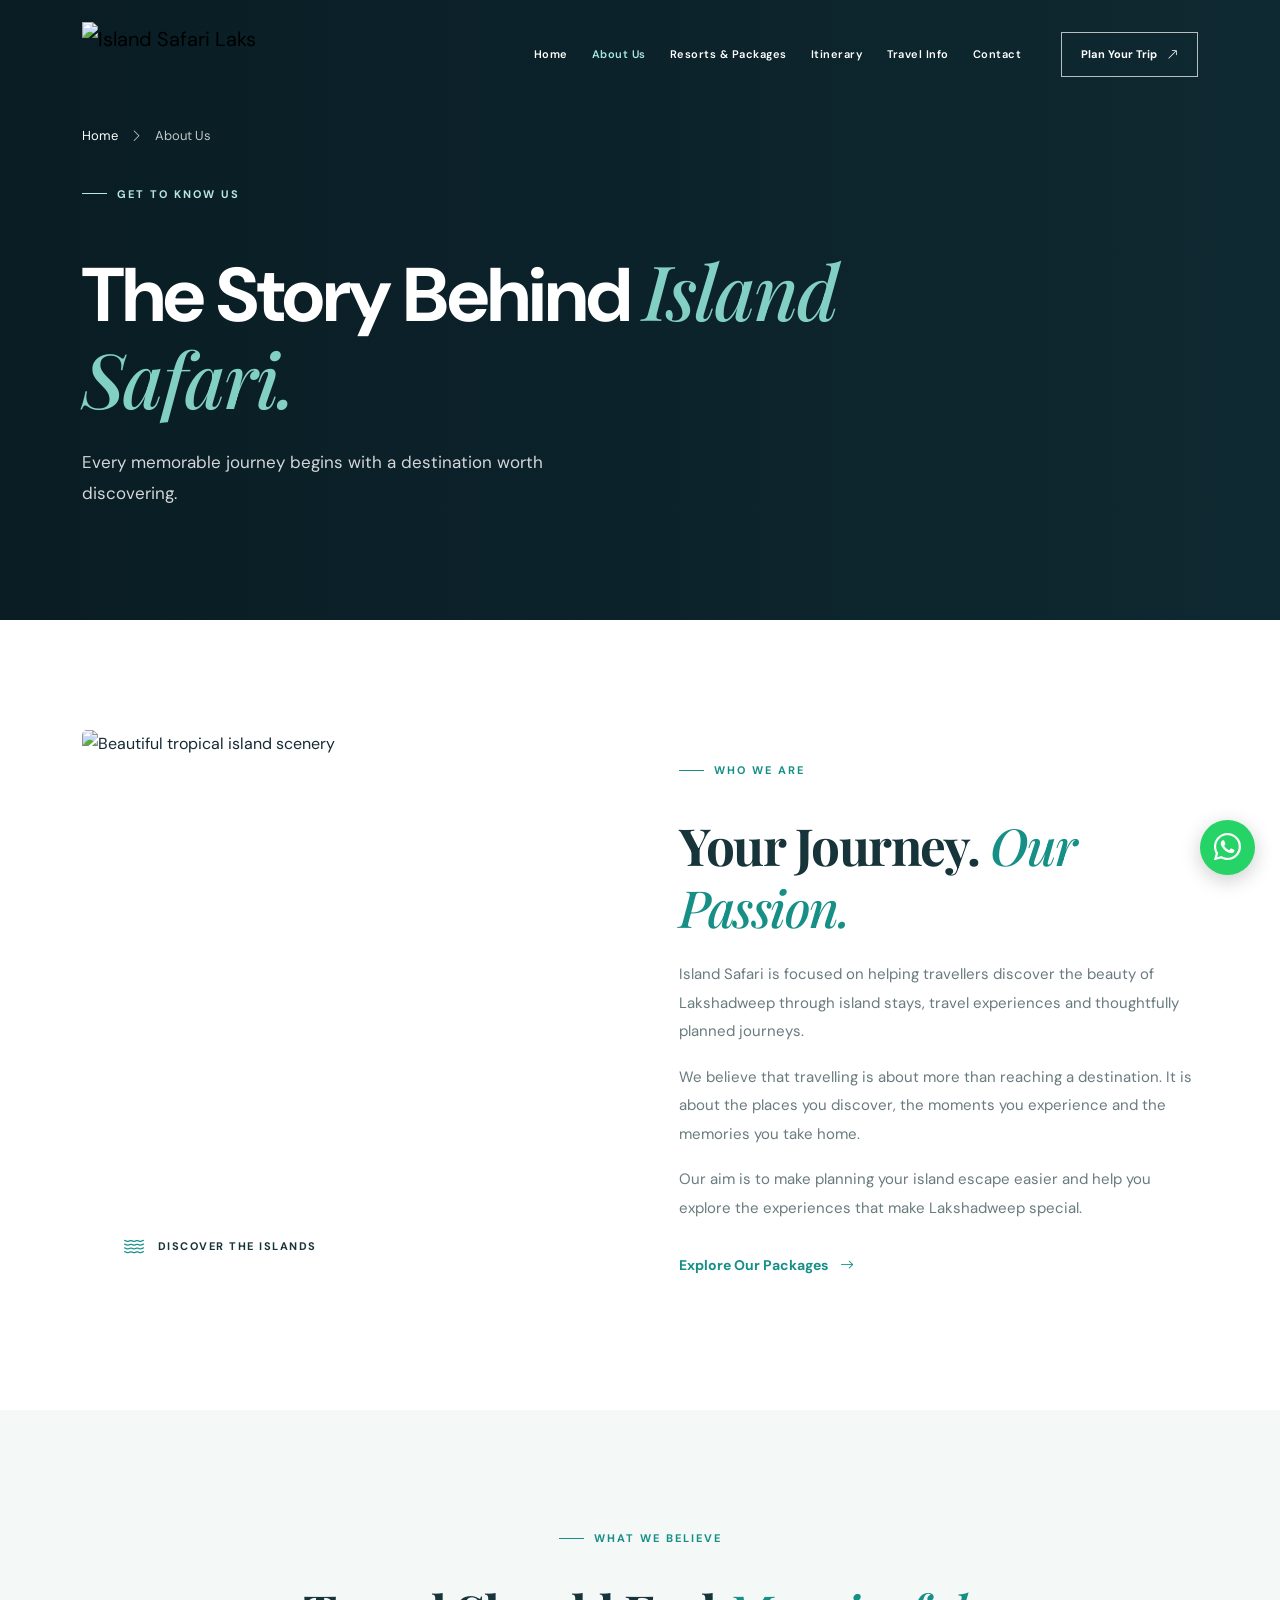
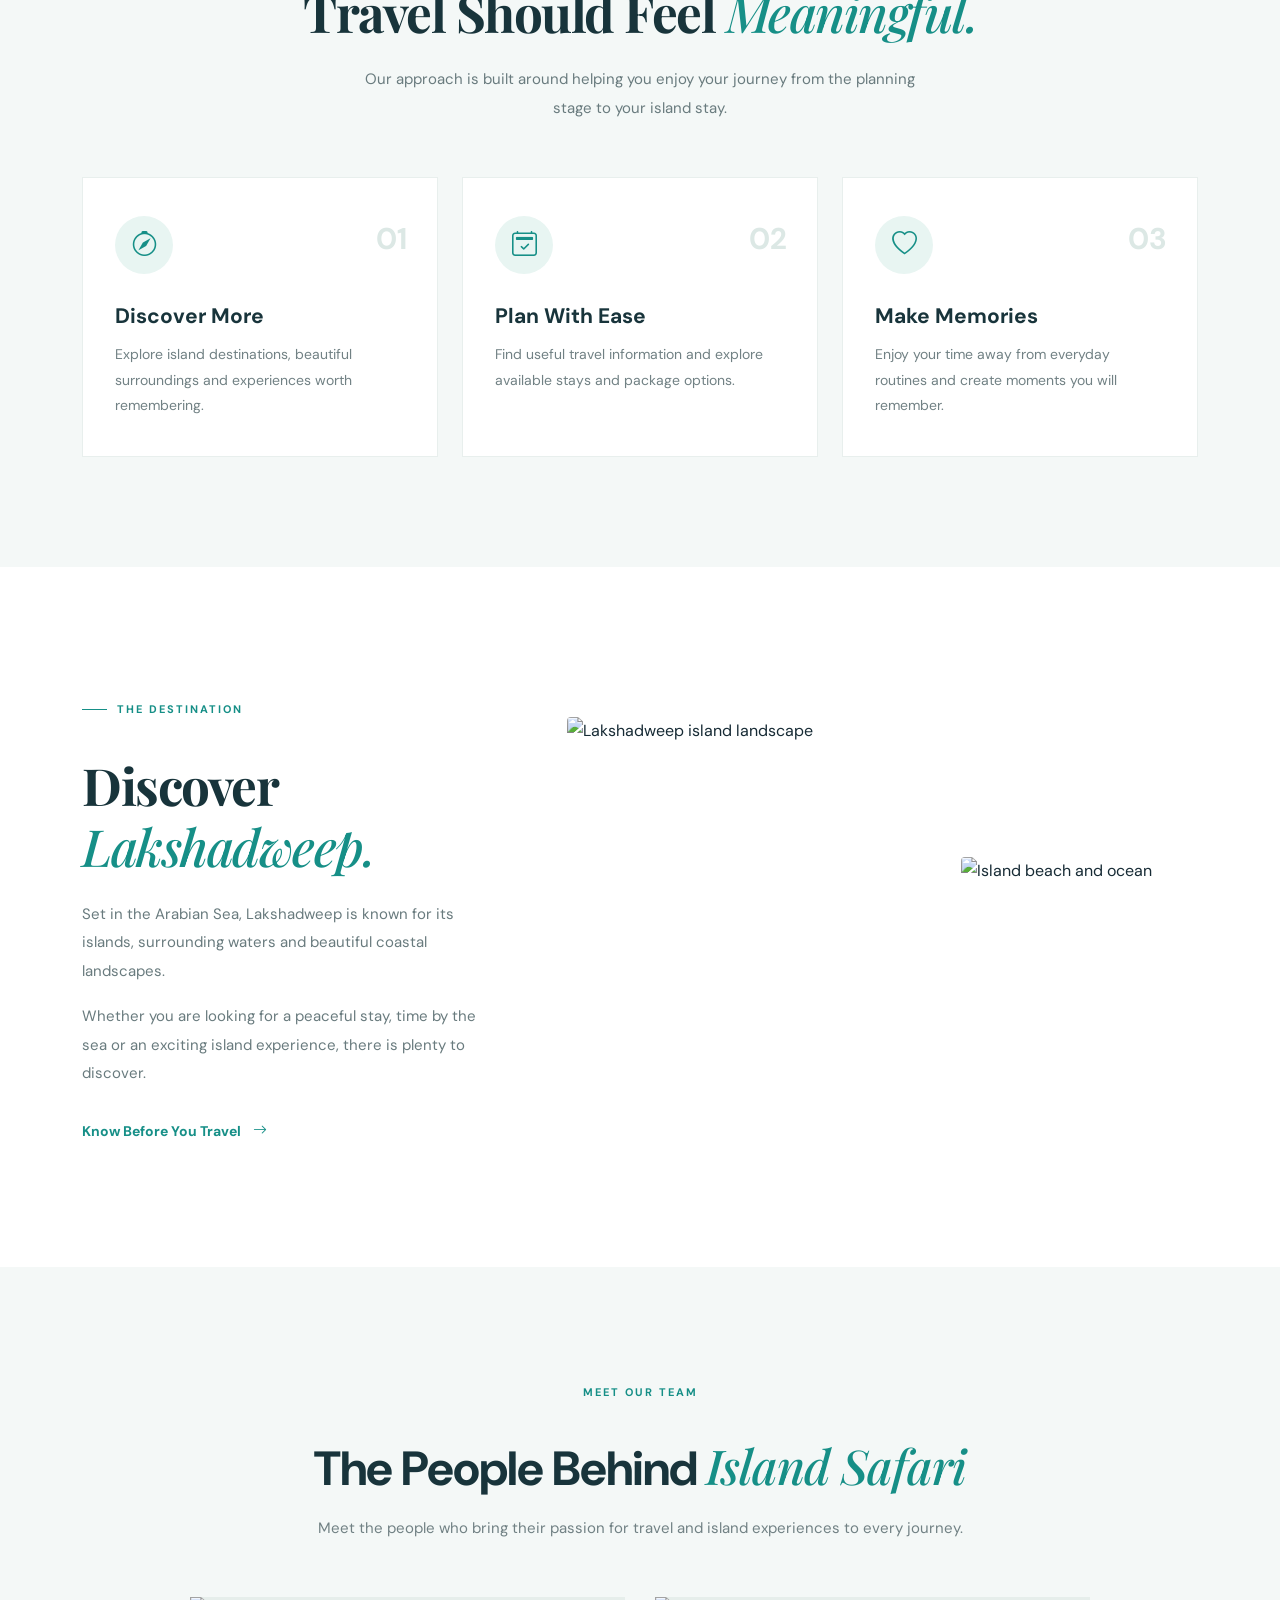
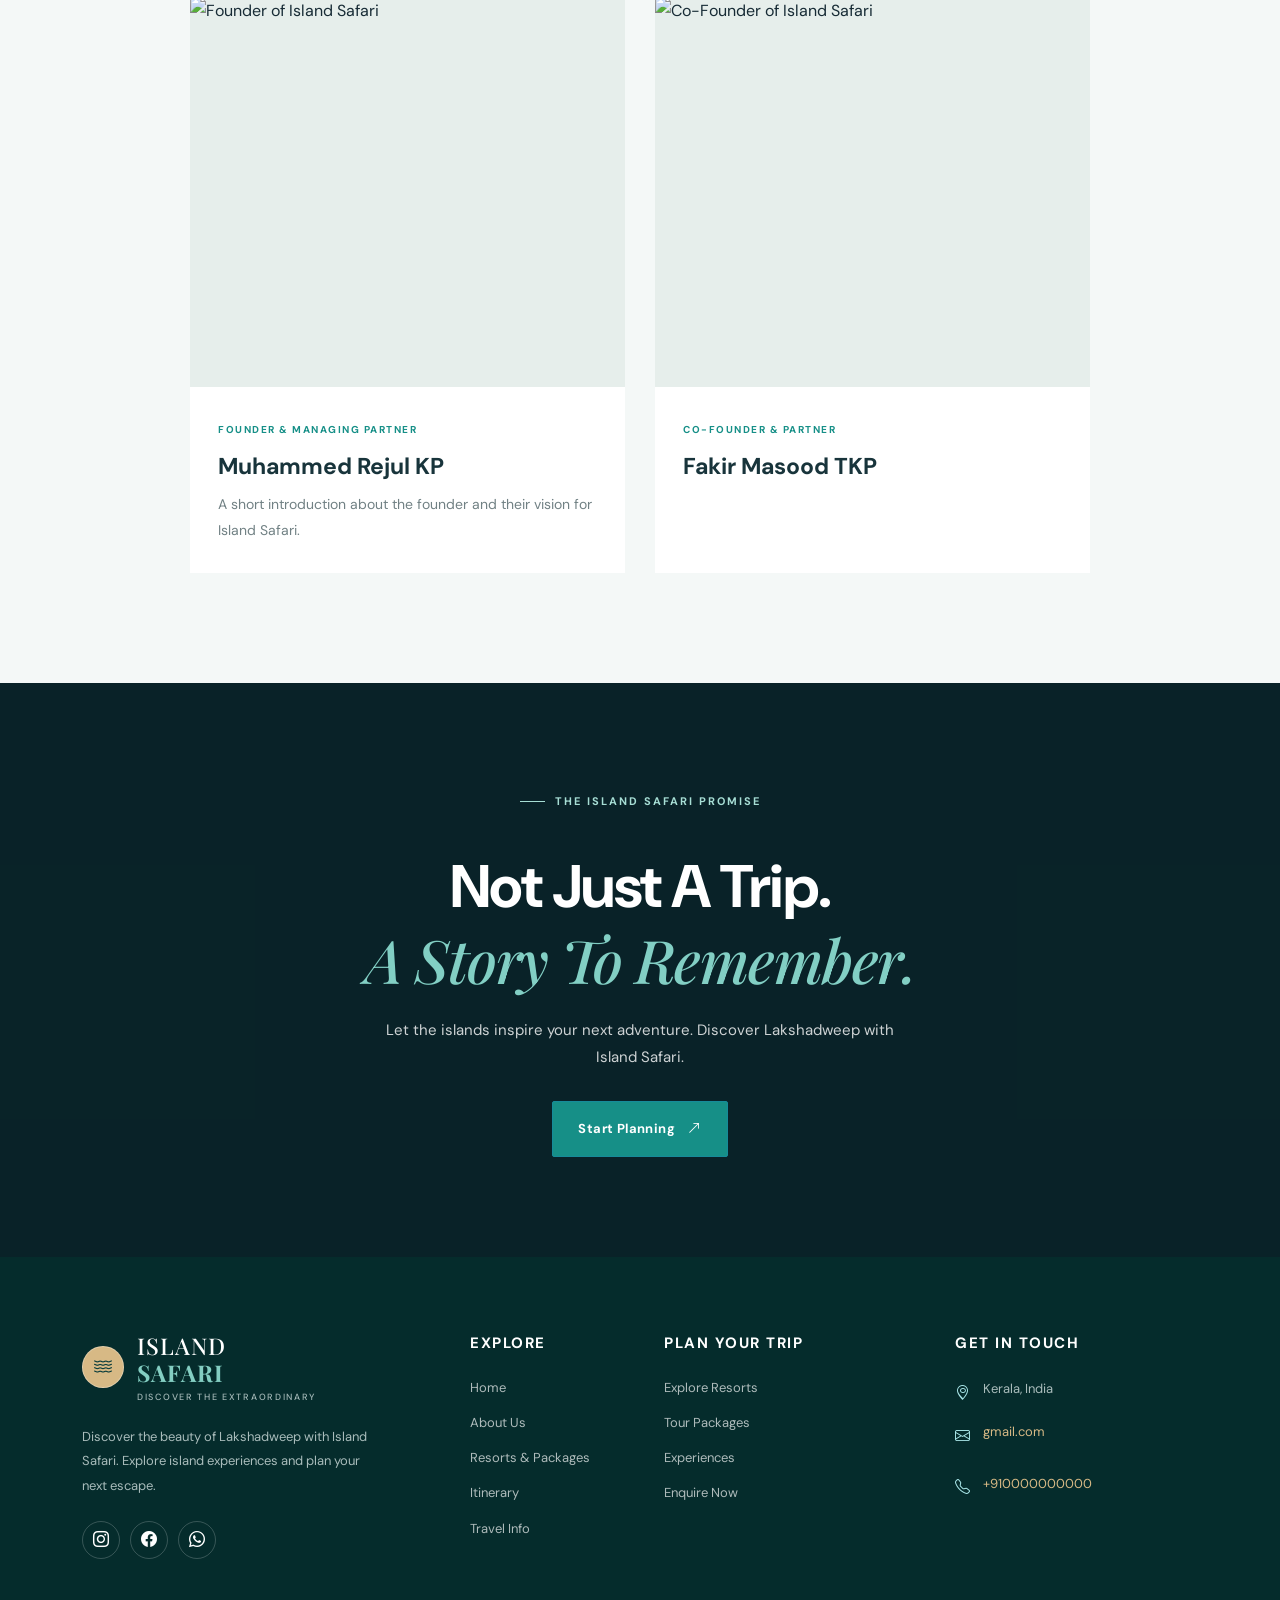
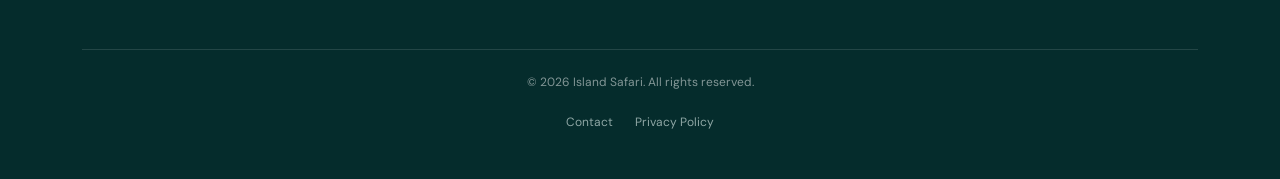
==== commit 95e56fc3: "updated website" ====
--- a/about.html
+++ b/about.html
@@ -136,7 +136,7 @@
                 <div class="about-main-image reveal">
 
                     <img
-                        src="images/about/about-main.jpg"
+                        src="images/about/island scenary.jfif"
                         alt="Beautiful tropical island scenery"
                         loading="lazy">
 
@@ -350,14 +350,14 @@
 
                     <div class="destination-image-large">
                         <img
-                            src="images/about/lakshadweep-main.jpg"
+                            src="images/about/Lakshadweep Islands, India 🇮🇳 _ Vintage 3D Travel Map • Tropical Atolls.jfif"
                             alt="Lakshadweep island landscape"
                             loading="lazy">
                     </div>
 
                     <div class="destination-image-small">
                         <img
-                            src="images/about/lakshadweep-beach.jpg"
+                            src="images/about/Lakshadweep.jfif"
                             alt="Island beach and ocean"
                             loading="lazy">
                     </div>
@@ -494,6 +494,7 @@
                 </p>
 
                 <div class="footer-socials">
+
                     <a href="#" aria-label="Instagram">
                         <i class="bi bi-instagram"></i>
                     </a>
@@ -505,6 +506,7 @@
                     <a href="#" aria-label="WhatsApp">
                         <i class="bi bi-whatsapp"></i>
                     </a>
+
                 </div>
 
             </div>
@@ -553,14 +555,14 @@
                     <li>
                         <i class="bi bi-envelope"></i>
                         <a href="mailto:YOUR_EMAIL_HERE">
-                            YOUR_EMAIL_HERE
+                            gmail.com
                         </a>
                     </li>
 
                     <li>
                         <i class="bi bi-telephone"></i>
                         <a href="tel:YOUR_PHONE_HERE">
-                            YOUR_PHONE_HERE
+                            +910000000000
                         </a>
                     </li>
 
--- a/style.css
+++ b/style.css
@@ -1,36 +1,20 @@
-
-@import url('https://fonts.googleapis.com/css2?family=DM+Sans:wght@400;500;600;700&family=Playfair+Display:ital,wght@0,400;0,500;0,600;1,400;1,500&display=swap');
-
-/* =========================================================
-   ISLAND SAFARI — COMPLETE WEBSITE DESIGN SYSTEM
-   Premium Tropical Travel Website
-========================================================= */
-
-
-/* ================= 01. ROOT & RESET ================= */
+@import url('https://fonts.googleapis.com/css2?family=DM+Sans:wght@400;500;600;700;800&family=Playfair+Display:wght@400;500;600;700&display=swap');
+
+/* =========================================
+   1. GLOBAL
+========================================= */
 
 :root {
-    --navy: #102d35;
-    --navy-light: #183f48;
-    --ocean: #176b72;
-    --teal: #287f7d;
-    --teal-light: #e5f0ed;
-    --sand: #d8bd91;
-    --sand-light: #f5f0e7;
-    --cream: #faf9f5;
+    --primary: #168b9a;
+    --primary-dark: #08717e;
+    --navy: #073c4b;
+    --dark: #172b35;
+    --muted: #687b83;
+    --light: #f5f4ef;
     --white: #ffffff;
-    --text: #263b3e;
-    --muted: #778587;
-    --border: #e7e9e5;
-
-    --heading-font: "Playfair Display", Georgia, serif;
-    --body-font: "DM Sans", Arial, sans-serif;
-
-    --container-width: 1200px;
-    --section-space: 110px;
-
-    --transition: all 0.35s ease;
-    --shadow: 0 18px 50px rgba(16, 45, 53, 0.10);
+    --border: #e6e9e8;
+    --heading: 'Playfair Display', serif;
+    --body: 'DM Sans', sans-serif;
 }
 
 * {
@@ -41,24 +25,19 @@
 
 html {
     scroll-behavior: smooth;
-    scroll-padding-top: 90px;
 }
 
 body {
-    font-family: var(--body-font);
-    color: var(--text);
-    background: var(--cream);
-    font-size: 15px;
-    line-height: 1.75;
+    font-family: var(--body);
+    color: var(--dark);
+    background: var(--white);
     overflow-x: hidden;
-}
-
-body,
-button,
-input,
-textarea,
-select {
-    font-family: var(--body-font);
+    line-height: 1.7;
+}
+
+a {
+    color: inherit;
+    text-decoration: none;
 }
 
 img {
@@ -66,110 +45,70 @@
     max-width: 100%;
 }
 
-a {
-    color: inherit;
-    text-decoration: none;
-}
-
 button {
-    font: inherit;
-}
-
-ul {
-    list-style: none;
-    padding: 0;
-    margin: 0;
-}
-
-p {
+    font-family: inherit;
+}
+
+.section-padding {
+    padding: 110px 0;
+}
+
+.section-eyebrow {
+    display: flex;
+    align-items: center;
+    gap: 10px;
+    color: var(--primary);
+    font-size: 11px;
+    font-weight: 700;
+    letter-spacing: 2.5px;
+    text-transform: uppercase;
     margin-bottom: 18px;
 }
 
-.container {
-    max-width: var(--container-width);
-}
-
-
-/* ================= 02. TYPOGRAPHY ================= */
-
-h1,
-h2,
-h3,
-h4,
-h5,
-h6 {
-    font-family: var(--heading-font);
-    color: var(--navy);
+.section-eyebrow > span:first-child {
+    display: inline-block;
+    width: 28px;
+    height: 1px;
+    background: var(--primary);
+}
+
+.section-eyebrow.justify-content-center {
+    justify-content: center;
+}
+
+.section-title {
+    font-family: var(--heading);
+    font-size: clamp(36px, 4.2vw, 54px);
+    line-height: 1.2;
     font-weight: 500;
-    line-height: 1.2;
-}
-
-em {
-    font-style: italic;
-    color: var(--teal);
-}
-
-.section-padding {
-    padding-top: var(--section-space);
-    padding-bottom: var(--section-space);
-}
-
-.section-eyebrow,
-.eyebrow {
-    display: flex;
-    align-items: center;
-    gap: 11px;
-    color: var(--teal);
-    font-size: 10px;
-    font-weight: 700;
-    letter-spacing: 2.2px;
-    text-transform: uppercase;
-    margin-bottom: 20px;
-}
-
-.section-eyebrow > span,
-.eyebrow > span {
-    display: inline-block;
-    width: 27px;
-    height: 1px;
-    background: var(--sand);
-    flex-shrink: 0;
-}
-
-.section-heading {
-    margin-bottom: 55px;
-}
-
-.section-title {
-    font-size: clamp(38px, 5vw, 58px);
-    letter-spacing: -1.5px;
-    line-height: 1.13;
+    color: var(--dark);
     margin-bottom: 22px;
 }
 
+.section-title em,
+.hero-content h1 em,
+.team-preview-text h2 em,
+.cta-content h2 em {
+    color: var(--primary);
+    font-weight: 500;
+}
+
 .section-description {
-    max-width: 540px;
     color: var(--muted);
     font-size: 15px;
     line-height: 1.9;
+    max-width: 560px;
 }
 
 .text-link {
     display: inline-flex;
     align-items: center;
     gap: 12px;
-    color: var(--teal);
-    font-size: 12px;
-    font-weight: 700;
-    letter-spacing: 0.7px;
-    text-transform: uppercase;
-    border-bottom: 1px solid var(--sand);
-    padding-bottom: 9px;
-    transition: var(--transition);
-}
-
-.text-link i {
-    transition: transform 0.3s ease;
+    color: var(--primary-dark);
+    font-size: 13px;
+    font-weight: 700;
+    margin-top: 18px;
+    transition: 0.3s ease;
 }
 
 .text-link:hover {
@@ -177,32 +116,28 @@
     gap: 17px;
 }
 
-.text-link:hover i {
-    transform: translateX(4px);
-}
-
-
-/* ================= 03. BUTTONS ================= */
+/* =========================================
+   2. BUTTONS
+========================================= */
 
 .btn-primary-custom,
 .btn-outline-custom {
-    min-height: 54px;
-    padding: 15px 24px;
     display: inline-flex;
     align-items: center;
     justify-content: center;
-    gap: 16px;
-    font-size: 11px;
-    font-weight: 700;
-    letter-spacing: 0.8px;
-    text-transform: uppercase;
-    transition: var(--transition);
+    gap: 12px;
+    padding: 15px 25px;
+    font-size: 12px;
+    font-weight: 700;
+    letter-spacing: 0.4px;
+    border-radius: 2px;
+    transition: all 0.3s ease;
 }
 
 .btn-primary-custom {
     color: var(--white);
-    background: var(--teal);
-    border: 1px solid var(--teal);
+    background: var(--primary);
+    border: 1px solid var(--primary);
 }
 
 .btn-primary-custom:hover {
@@ -214,8 +149,8 @@
 
 .btn-outline-custom {
     color: var(--white);
-    border: 1px solid rgba(255,255,255,0.65);
-    background: rgba(255,255,255,0.06);
+    border: 1px solid rgba(255,255,255,0.75);
+    background: transparent;
 }
 
 .btn-outline-custom:hover {
@@ -224,404 +159,462 @@
     border-color: var(--white);
 }
 
-
-/* ================= 04. NAVIGATION ================= */
+/* =========================================
+   3. NAVBAR
+========================================= */
 
 .site-header {
-    position: sticky;
+    position: absolute;
     top: 0;
+    left: 0;
+    width: 100%;
     z-index: 1000;
-    width: 100%;
-    background: rgba(250, 249, 245, 0.97);
-    border-bottom: 1px solid rgba(16, 45, 53, 0.07);
-    backdrop-filter: blur(15px);
+    padding: 17px 0;
+    background: transparent;
 }
 
 .site-header .navbar {
-    min-height: 82px;
-    padding: 12px 0;
-}
-
-.brand-logo,
-.footer-brand {
+    padding: 0;
+}
+
+.site-header .container {
+    display: flex;
+    align-items: center;
+}
+
+.brand-logo {
     display: inline-flex;
     align-items: center;
-    gap: 11px;
-    color: var(--navy);
-    font-family: var(--body-font);
-    font-size: 15px;
-    font-weight: 500;
-    letter-spacing: 2px;
-    line-height: 1.15;
-}
-
-.brand-logo strong,
-.footer-brand strong {
-    color: var(--teal);
-}
-
-.brand-logo small,
-.footer-brand small {
-    display: block;
-    margin-top: 6px;
-    font-size: 8px;
-    font-weight: 600;
-    letter-spacing: 1.8px;
-}
-
-.brand-icon {
-    width: 42px;
-    height: 42px;
-    display: inline-flex;
-    justify-content: center;
-    align-items: center;
+    margin: 0;
+}
+
+.brand-logo img {
+    width: 175px;
+    height: 65px;
+    object-fit: contain;
+}
+
+.site-header .navbar-collapse {
+    justify-content: flex-end;
+}
+
+.site-header .navbar-nav {
+    gap: 24px;
+}
+
+.site-header .nav-link {
     color: var(--white);
-    background: var(--teal);
-    border-radius: 50%;
-    font-size: 21px;
-}
-
-.navbar-nav {
-    gap: 5px;
-}
-
-.navbar .nav-link {
-    padding: 12px 11px !important;
-    color: #526366;
     font-size: 11px;
     font-weight: 600;
-    transition: var(--transition);
-}
-
-.navbar .nav-link:hover,
-.navbar .nav-link.active {
-    color: var(--teal);
+    letter-spacing: 0.5px;
+    padding: 10px 0 !important;
+    transition: 0.3s ease;
+}
+
+.site-header .nav-link:hover,
+.site-header .nav-link.active {
+    color: #a9e6e8;
 }
 
 .nav-cta {
     display: inline-flex;
     align-items: center;
-    gap: 12px;
-    padding: 13px 17px;
+    gap: 10px;
+    padding: 12px 19px;
+    border: 1px solid rgba(255,255,255,0.7);
     color: var(--white);
+    font-size: 11px;
+    font-weight: 700;
+    transition: 0.3s ease;
+}
+
+.nav-cta:hover {
+    background: var(--white);
+    color: var(--navy);
+}
+
+.navbar-toggler {
+    border: 1px solid rgba(255,255,255,0.6);
+    padding: 7px 10px;
+}
+
+.navbar-toggler:focus {
+    box-shadow: none;
+}
+
+.navbar-toggler-icon {
+    filter: brightness(0) invert(1);
+}
+
+/* =========================================
+   4. HERO SECTION
+========================================= */
+
+.hero-section {
+    position: relative;
+    min-height: 760px;
+    height: 100vh;
+    max-height: 950px;
+    display: flex;
+    align-items: center;
+    overflow: hidden;
     background: var(--navy);
-    font-size: 10px;
-    font-weight: 700;
-    letter-spacing: 0.7px;
-    text-transform: uppercase;
-    transition: var(--transition);
-}
-
-.nav-cta:hover {
     color: var(--white);
-    background: var(--teal);
-}
-
-.navbar-toggler {
-    border: 1px solid var(--border);
-    border-radius: 0;
-    padding: 8px 10px;
-    box-shadow: none !important;
-}
-
-
-/* ================= 05. HOME HERO ================= */
-
-.hero-section {
-    min-height: 690px;
-    height: min(760px, calc(100vh - 82px));
-    position: relative;
-    display: flex;
-    align-items: center;
-    overflow: hidden;
-    background: #234d52;
-}
-
-.hero-background,
+}
+
+.hero-background {
+    position: absolute;
+    inset: 0;
+    width: 100%;
+    height: 100%;
+    background-size: cover;
+    background-position: center;
+    background-repeat: no-repeat;
+    transform: scale(1.02);
+}
+
 .hero-overlay {
     position: absolute;
     inset: 0;
-}
-
-.hero-background {
-    background-color: #426d70;
-    background-position: center;
-    background-size: cover;
-    transform: scale(1.02);
-}
-
-.hero-overlay {
     background:
-        linear-gradient(90deg,
-            rgba(9, 34, 40, 0.83) 0%,
-            rgba(9, 34, 40, 0.58) 48%,
-            rgba(9, 34, 40, 0.12) 100%),
-        linear-gradient(0deg,
-            rgba(9, 34, 40, 0.30),
-            transparent 55%);
+        linear-gradient(
+            90deg,
+            rgba(3, 28, 38, 0.78) 0%,
+            rgba(3, 28, 38, 0.52) 48%,
+            rgba(3, 28, 38, 0.12) 100%
+        ),
+        linear-gradient(
+            0deg,
+            rgba(3, 28, 38, 0.45),
+            transparent 55%
+        );
 }
 
 .hero-container {
     position: relative;
     z-index: 2;
-    height: 100%;
-    display: flex;
-    flex-direction: column;
-    justify-content: center;
-    padding-top: 65px;
-    padding-bottom: 80px;
+    padding-top: 95px;
+    padding-bottom: 100px;
 }
 
 .hero-content {
     max-width: 720px;
-    padding-top: 30px;
 }
 
 .hero-eyebrow {
-    color: #e9d8b7;
+    display: flex;
+    align-items: center;
+    gap: 12px;
+    color: #b8e9e9;
+    font-size: 11px;
+    font-weight: 700;
+    letter-spacing: 3px;
+    margin-bottom: 24px;
+}
+
+.hero-eyebrow span {
+    display: inline-block;
+    width: 35px;
+    height: 1px;
+    background: #b8e9e9;
 }
 
 .hero-content h1 {
-    max-width: 700px;
+    font-family: var(--heading);
+    font-size: clamp(50px, 6.5vw, 82px);
+    line-height: 1.1;
+    font-weight: 500;
     color: var(--white);
-    font-size: clamp(52px, 7vw, 88px);
-    letter-spacing: -2.5px;
-    line-height: 1.04;
-    margin-bottom: 26px;
+    margin-bottom: 25px;
 }
 
 .hero-content h1 em {
     display: block;
-    color: #e5cda8;
+    color: #a9e6e8;
 }
 
 .hero-content p {
-    max-width: 510px;
-    color: rgba(255,255,255,0.82);
+    max-width: 540px;
+    color: rgba(255,255,255,0.85);
     font-size: 15px;
     line-height: 1.9;
-    margin-bottom: 34px;
+    margin-bottom: 32px;
 }
 
 .hero-buttons {
     display: flex;
     flex-wrap: wrap;
-    gap: 13px;
-}
+    align-items: center;
+    gap: 14px;
+}
+
+/* Hero bottom information */
 
 .hero-bottom {
     position: absolute;
-    bottom: 28px;
     left: 12px;
     right: 12px;
-    display: flex;
+    bottom: 24px;
+    display: flex;
+    align-items: center;
     justify-content: space-between;
+    gap: 20px;
+    z-index: 5;
+}
+
+.hero-location {
+    display: flex;
+    align-items: center;
+    gap: 10px;
+    color: rgba(255,255,255,0.9);
+    font-size: 10px;
+    font-weight: 700;
+    letter-spacing: 2px;
+}
+
+.hero-location i {
+    color: #a9e6e8;
+    font-size: 16px;
+}
+
+.hero-scroll {
+    display: flex;
+    align-items: center;
+    gap: 12px;
     color: rgba(255,255,255,0.85);
-    font-size: 9px;
-    font-weight: 700;
-    letter-spacing: 1.7px;
-}
-
-.hero-location,
-.hero-scroll {
-    display: flex;
-    align-items: center;
-    gap: 10px;
-}
-
-.hero-location i {
-    color: #e5cda8;
-    font-size: 16px;
-}
-
-
-/* ================= 06. IMAGE PLACEHOLDERS ================= */
-
-/* Image wrappers retain their shape even before photos are supplied. */
-
-.intro-image-wrap,
-.about-main-image,
-.experience-image,
-.resort-image,
-.destination-image-large,
-.destination-image-small,
-.page-hero-background,
-.hero-background,
-.cta-background,
-.statement-background {
-    background-color: #dce8e2;
-    background-image:
-        linear-gradient(135deg, #dce8e2 0%, #b7d0c8 50%, #8eb5b0 100%);
+    font-size: 10px;
+    font-weight: 600;
+    letter-spacing: 2px;
+}
+
+.hero-scroll i {
+    font-size: 15px;
+}
+
+/* =========================================
+   5. INTRO SECTION
+========================================= */
+
+.intro-section {
+    background: var(--light);
+}
+
+.intro-image-wrap {
+    position: relative;
+    padding: 0 25px 25px 0;
+}
+
+.intro-image {
+    width: 100%;
+    height: 510px;
+    object-fit: cover;
+}
+
+.image-caption {
+    position: absolute;
+    right: 0;
+    bottom: 0;
+    display: flex;
+    align-items: center;
+    gap: 15px;
+    padding: 19px 24px;
+    background: var(--primary);
+    color: var(--white);
+    font-size: 10px;
+    font-weight: 700;
+    letter-spacing: 1.2px;
+}
+
+.caption-number {
+    font-family: var(--heading);
+    font-size: 23px;
+    font-weight: 500;
+}
+
+.intro-content {
+    padding-left: 30px;
+}
+
+.intro-content h2 {
+    font-family: var(--heading);
+    font-size: clamp(36px, 4vw, 53px);
+    line-height: 1.2;
+    font-weight: 500;
+    margin-bottom: 23px;
+}
+
+.intro-content h2 em {
+    color: var(--primary);
+}
+
+.intro-content .section-description {
+    margin-bottom: 17px;
+}
+
+/* =========================================
+   6. TEAM PREVIEW
+========================================= */
+
+.team-preview-section {
+    padding: 110px 0;
+    background: var(--white);
+}
+
+.team-preview-content {
+    display: grid;
+    grid-template-columns: 0.85fr 1.15fr;
+    align-items: center;
+    gap: 65px;
+}
+
+.team-preview-text h2 {
+    font-family: var(--heading);
+    font-size: clamp(35px, 4vw, 49px);
+    font-weight: 500;
+    line-height: 1.2;
+    margin-bottom: 20px;
+}
+
+.team-preview-text h2 em {
+    display: block;
+}
+
+.team-preview-text p {
+    color: var(--muted);
+    font-size: 14px;
+    line-height: 1.9;
+    margin-bottom: 25px;
+}
+
+.team-preview-images {
+    display: grid;
+    grid-template-columns: 1fr 1fr;
+    gap: 20px;
+    align-items: start;
+}
+
+.team-preview-card {
     overflow: hidden;
-}
-
-.intro-image-wrap,
-.about-main-image {
-    position: relative;
-}
-
-.intro-image-wrap img,
-.about-main-image img,
-.experience-image img,
-.resort-image img,
-.destination-image-large img,
-.destination-image-small img {
+    background: var(--light);
+}
+
+.team-preview-card:nth-child(2) {
+    margin-top: 55px;
+}
+
+.team-preview-card img {
+    width: 100%;
+    height: 330px;
+    object-fit: cover;
+    transition: transform 0.5s ease;
+}
+
+.team-preview-card:hover img {
+    transform: scale(1.05);
+}
+
+.team-preview-caption {
+    padding: 18px;
+}
+
+.team-preview-caption h4 {
+    font-family: var(--heading);
+    font-size: 19px;
+    font-weight: 600;
+    margin-bottom: 5px;
+}
+
+.team-preview-caption span {
+    color: var(--muted);
+    font-size: 11px;
+}
+
+/* =========================================
+   7. JOURNEY SECTION
+========================================= */
+
+.journey-section {
+    background: #f7f8f6;
+}
+
+.section-heading {
+    margin-bottom: 55px;
+}
+
+.section-heading .section-description {
+    margin-left: auto;
+    margin-right: auto;
+}
+
+.journey-grid {
+    margin-top: 10px;
+}
+
+.experience-card {
+    height: 100%;
+    background: var(--white);
+    overflow: hidden;
+    transition: transform 0.35s ease, box-shadow 0.35s ease;
+}
+
+.experience-card:hover {
+    transform: translateY(-8px);
+    box-shadow: 0 18px 40px rgba(7,60,75,0.1);
+}
+
+.experience-image {
+    height: 270px;
+    overflow: hidden;
+}
+
+.experience-image img {
     width: 100%;
     height: 100%;
     object-fit: cover;
-    transition: transform 0.7s ease;
-}
-
-/* Hide unavailable images; the wrapper's gradient remains visible.
-   script.js adds .image-loaded when an image loads successfully. */
-
-.intro-image-wrap img:not(.image-loaded),
-.about-main-image img:not(.image-loaded),
-.experience-image img:not(.image-loaded),
-.resort-image img:not(.image-loaded),
-.destination-image-large img:not(.image-loaded),
-.destination-image-small img:not(.image-loaded) {
-    visibility: hidden;
-}
-
-.intro-image-wrap img.image-loaded,
-.about-main-image img.image-loaded,
-.experience-image img.image-loaded,
-.resort-image img.image-loaded,
-.destination-image-large img.image-loaded,
-.destination-image-small img.image-loaded {
-    visibility: visible;
-}
-
-
-/* ================= 07. HOME INTRO ================= */
-
-.intro-section {
-    background: var(--cream);
-}
-
-.intro-image-wrap {
-    height: 490px;
-    max-width: 500px;
-    margin: 0 auto;
-}
-
-.intro-image-wrap::after {
-    content: "";
-    position: absolute;
-    width: 72%;
-    height: 72%;
-    right: -16px;
-    bottom: -16px;
-    border: 1px solid var(--sand);
-    z-index: 0;
-    pointer-events: none;
-}
-
-.intro-image-wrap img {
-    position: relative;
-    z-index: 1;
-}
-
-.image-caption {
-    position: absolute;
-    z-index: 2;
-    bottom: 20px;
-    left: 20px;
-    right: 20px;
-    display: flex;
-    align-items: center;
-    gap: 14px;
-    padding: 15px 18px;
-    color: var(--white);
-    background: rgba(16, 45, 53, 0.82);
-    font-size: 9px;
-    font-weight: 700;
-    letter-spacing: 1.5px;
-}
-
-.caption-number {
-    color: #e5cda8;
-}
-
-.intro-content {
-    padding-left: 35px;
-}
-
-.intro-content .section-title {
-    max-width: 470px;
-}
-
-
-/* ================= 08. EXPERIENCE CARDS ================= */
-
-.journey-section {
-    background: var(--sand-light);
-}
-
-.journey-section .section-heading {
-    max-width: 650px;
-    margin-left: auto;
-    margin-right: auto;
-}
-
-.journey-section .section-description {
-    max-width: 550px;
-}
-
-.experience-card {
-    height: 100%;
-    background: var(--white);
-    transition: var(--transition);
-}
-
-.experience-card:hover {
-    transform: translateY(-7px);
-    box-shadow: var(--shadow);
-}
-
-.experience-image {
-    height: 270px;
-}
-
-.experience-card:hover .experience-image img,
-.resort-card:hover .resort-image img {
+    transition: transform 0.6s ease;
+}
+
+.experience-card:hover .experience-image img {
     transform: scale(1.06);
 }
 
 .experience-content {
-    padding: 28px 26px 30px;
+    padding: 30px;
 }
 
 .experience-number {
-    color: var(--teal);
-    font-size: 9px;
-    font-weight: 700;
-    letter-spacing: 1.6px;
+    display: block;
+    color: var(--primary);
+    font-size: 10px;
+    font-weight: 700;
+    letter-spacing: 2px;
+    margin-bottom: 15px;
 }
 
 .experience-content h3 {
-    margin: 14px 0 12px;
+    font-family: var(--heading);
     font-size: 25px;
+    font-weight: 500;
+    margin-bottom: 12px;
 }
 
 .experience-content p {
-    min-height: 55px;
     color: var(--muted);
     font-size: 13px;
-    line-height: 1.8;
+    line-height: 1.9;
 }
 
 .card-link {
     display: inline-flex;
     align-items: center;
     gap: 10px;
-    color: var(--teal);
-    font-size: 10px;
+    margin-top: 15px;
+    color: var(--primary-dark);
+    font-size: 11px;
     font-weight: 700;
     letter-spacing: 0.8px;
     text-transform: uppercase;
-    transition: var(--transition);
+    transition: 0.3s ease;
 }
 
 .card-link:hover {
@@ -629,1024 +622,290 @@
     gap: 15px;
 }
 
-
-/* ================= 09. RESORT CARDS ================= */
+/* =========================================
+   8. RESORTS SECTION
+========================================= */
 
 .resorts-section {
-    background: var(--cream);
+    background: var(--white);
 }
 
 .resorts-section .section-heading {
     display: flex;
+    align-items: flex-end;
     justify-content: space-between;
-    align-items: end;
-    gap: 25px;
+    gap: 20px;
 }
 
 .resort-card {
     height: 100%;
     background: var(--white);
     border: 1px solid var(--border);
-    transition: var(--transition);
+    transition: 0.35s ease;
 }
 
 .resort-card:hover {
-    transform: translateY(-5px);
-    box-shadow: var(--shadow);
+    transform: translateY(-7px);
+    box-shadow: 0 18px 40px rgba(7,60,75,0.1);
 }
 
 .resort-image {
     position: relative;
     display: block;
-    height: 265px;
-}
-
-.resort-image-label {
-    position: absolute;
-    bottom: 16px;
-    left: 16px;
-    padding: 8px 12px;
-    color: var(--navy);
-    background: var(--cream);
-    font-size: 8px;
-    font-weight: 700;
-    letter-spacing: 1.4px;
-}
-
-.resort-info {
-    padding: 23px 22px 26px;
-}
-
-.resort-location {
-    display: flex;
-    align-items: center;
-    gap: 7px;
-    color: var(--muted);
-    font-size: 9px;
-    font-weight: 700;
-    letter-spacing: 1.2px;
-}
-
-.resort-location i {
-    color: var(--teal);
-    font-size: 13px;
-}
-
-.resort-info h3 {
-    min-height: 58px;
-    margin: 13px 0 17px;
-    font-size: 23px;
-}
-
-.mobile-resort-link {
-    display: none;
-    margin-top: 30px;
-}
-
-
-/* ================= 10. HOME CTA ================= */
-
-.home-cta-section {
-    position: relative;
-    min-height: 470px;
-    display: flex;
-    align-items: center;
-    padding: 80px 0;
-    overflow: hidden;
-    background: var(--navy);
-}
-
-.cta-background,
-.cta-overlay {
-    position: absolute;
-    inset: 0;
-}
-
-.cta-background {
-    background-color: #315b5d;
-    background-position: center;
-    background-size: cover;
-}
-
-.cta-overlay {
-    background: rgba(8, 36, 42, 0.76);
-}
-
-.cta-content {
-    position: relative;
-    z-index: 2;
-    max-width: 720px;
-    margin: auto;
-}
-
-.cta-content .section-eyebrow {
-    color: #e5cda8;
-}
-
-.cta-content h2 {
-    color: var(--white);
-    font-size: clamp(40px, 6vw, 66px);
-    margin-bottom: 20px;
-}
-
-.cta-content h2 em {
-    color: #e5cda8;
-}
-
-.cta-content p {
-    max-width: 540px;
-    margin: 0 auto 30px;
-    color: rgba(255,255,255,0.8);
-}
-
-
-/* ================= 11. INNER PAGE HERO ================= */
-
-.page-hero {
-    min-height: 440px;
-    position: relative;
-    display: flex;
-    align-items: center;
-    overflow: hidden;
-    background: var(--navy);
-}
-
-.page-hero-background,
-.page-hero-overlay {
-    position: absolute;
-    inset: 0;
-}
-
-.page-hero-background {
-    background-color: #527b79;
-    background-position: center;
-    background-size: cover;
-}
-
-.page-hero-overlay {
-    background: linear-gradient(
-        90deg,
-        rgba(10, 39, 45, 0.82),
-        rgba(10, 39, 45, 0.30)
-    );
-}
-
-.page-hero-content {
-    position: relative;
-    z-index: 2;
-    padding-top: 65px;
-    padding-bottom: 65px;
-}
-
-.breadcrumb-custom {
-    display: flex;
-    align-items: center;
-    gap: 12px;
-    margin-bottom: 35px;
-    color: rgba(255,255,255,0.72);
-    font-size: 10px;
-    font-weight: 600;
-    letter-spacing: 1px;
-    text-transform: uppercase;
-}
-
-.breadcrumb-custom a:hover {
-    color: var(--white);
-}
-
-.breadcrumb-custom i {
-    font-size: 9px;
-}
-
-.page-hero-content h1 {
-    max-width: 760px;
-    color: var(--white);
-    font-size: clamp(45px, 6vw, 72px);
-    letter-spacing: -1.8px;
-    margin-bottom: 20px;
-}
-
-.page-hero-content h1 em {
-    color: #e5cda8;
-}
-
-.page-hero-content p {
-    max-width: 520px;
-    color: rgba(255,255,255,0.82);
-    font-size: 15px;
-}
-
-
-/* ================= 12. ABOUT PAGE ================= */
-
-.about-intro-section {
-    background: var(--cream);
-}
-
-.about-main-image {
-    height: 520px;
-    max-width: 500px;
-}
-
-.about-main-image::after {
-    content: "";
-    position: absolute;
-    inset: 15px;
-    border: 1px solid rgba(255,255,255,0.55);
-    pointer-events: none;
-}
-
-.about-image-note {
-    position: absolute;
-    z-index: 2;
-    bottom: 25px;
-    left: 25px;
-    display: flex;
-    align-items: center;
-    gap: 12px;
-    padding: 15px 19px;
-    color: var(--white);
-    background: var(--navy);
-    font-size: 9px;
-    font-weight: 700;
-    letter-spacing: 1.2px;
-}
-
-.about-image-note i {
-    color: #e5cda8;
-    font-size: 18px;
-}
-
-.about-intro-content {
-    padding-left: 25px;
-}
-
-.about-approach-section {
-    background: var(--sand-light);
-}
-
-.approach-card {
-    position: relative;
-    height: 100%;
-    min-height: 275px;
-    padding: 35px 30px;
-    background: var(--white);
-    border: 1px solid var(--border);
-    transition: var(--transition);
-}
-
-.approach-card:hover {
-    transform: translateY(-6px);
-    box-shadow: var(--shadow);
-}
-
-.approach-icon {
-    width: 54px;
-    height: 54px;
-    display: flex;
-    align-items: center;
-    justify-content: center;
-    margin-bottom: 24px;
-    color: var(--teal);
-    background: var(--teal-light);
-    font-size: 23px;
-}
-
-.approach-number {
-    position: absolute;
-    top: 36px;
-    right: 28px;
-    color: #d8deda;
-    font-family: var(--heading-font);
-    font-size: 28px;
-}
-
-.approach-card h3 {
-    margin-bottom: 13px;
-    font-size: 24px;
-}
-
-.approach-card p {
-    margin-bottom: 0;
-    color: var(--muted);
-    font-size: 13px;
-    line-height: 1.9;
-}
-
-.about-destination-section {
-    background: var(--cream);
-}
-
-.destination-image-grid {
-    display: grid;
-    grid-template-columns: 1.35fr 0.8fr;
-    align-items: end;
-    gap: 18px;
-}
-
-.destination-image-large {
-    height: 440px;
-}
-
-.destination-image-small {
-    height: 300px;
-}
-
-.about-statement-section {
-    position: relative;
-    min-height: 430px;
-    display: flex;
-    align-items: center;
-    padding: 80px 0;
-    overflow: hidden;
-    background: var(--navy);
-}
-
-.statement-background,
-.statement-overlay {
-    position: absolute;
-    inset: 0;
-}
-
-.statement-background {
-    background-color: #315b5d;
-    background-position: center;
-    background-size: cover;
-}
-
-.statement-overlay {
-    background: rgba(8, 36, 42, 0.78);
-}
-
-.statement-content {
-    position: relative;
-    z-index: 2;
-    max-width: 800px;
-    margin: auto;
-}
-
-.statement-content .section-eyebrow {
-    color: #e5cda8;
-}
-
-.statement-content h2 {
-    color: var(--white);
-    font-size: clamp(40px, 5.5vw, 64px);
-    margin-bottom: 22px;
-}
-
-.statement-content h2 em {
-    color: #e5cda8;
-}
-
-.statement-content p {
-    max-width: 580px;
-    margin: 0 auto 28px;
-    color: rgba(255,255,255,0.82);
-}
-
-
-/* ================= 13. PACKAGES PAGE ================= */
-
-.packages-intro {
-    background: var(--cream);
-}
-
-.packages-intro .section-description {
-    max-width: 700px;
-}
-
-.package-grid {
-    background: var(--sand-light);
-}
-
-.package-card {
-    height: 100%;
-    overflow: hidden;
-    background: var(--white);
-    border: 1px solid var(--border);
-    transition: var(--transition);
-}
-
-.package-card:hover {
-    transform: translateY(-6px);
-    box-shadow: var(--shadow);
-}
-
-.package-card-image {
-    position: relative;
     height: 260px;
     overflow: hidden;
-    background: linear-gradient(135deg, #dce8e2, #8eb5b0);
-}
-
-.package-card-image img {
+}
+
+.resort-image img {
     width: 100%;
     height: 100%;
     object-fit: cover;
     transition: transform 0.6s ease;
 }
 
-.package-card:hover .package-card-image img {
+.resort-card:hover .resort-image img {
     transform: scale(1.06);
 }
 
-.package-card-content {
+.resort-image-label {
+    position: absolute;
+    left: 18px;
+    bottom: 18px;
+    padding: 8px 13px;
+    background: var(--white);
+    color: var(--navy);
+    font-size: 9px;
+    font-weight: 700;
+    letter-spacing: 1.3px;
+}
+
+.resort-info {
     padding: 25px;
 }
 
-.package-card-content h3 {
+.resort-location {
+    display: flex;
+    align-items: center;
+    gap: 8px;
+    color: var(--primary);
+    font-size: 10px;
+    font-weight: 700;
+    letter-spacing: 1.4px;
     margin-bottom: 12px;
-    font-size: 24px;
-}
-
-.package-card-content p {
-    color: var(--muted);
-    font-size: 13px;
-}
-
-.package-meta {
-    display: flex;
-    flex-wrap: wrap;
-    gap: 15px;
-    margin: 17px 0;
-    color: var(--muted);
-    font-size: 11px;
-}
-
-.package-meta span {
-    display: inline-flex;
-    align-items: center;
-    gap: 6px;
-}
-
-.package-meta i {
-    color: var(--teal);
-}
-
-.package-details {
-    padding-top: 15px;
-    border-top: 1px solid var(--border);
-}
-
-
-/* ================= 14. RESORT DETAILS & GALLERIES ================= */
-
-.resort-detail-section {
-    padding: 85px 0;
-    background: var(--cream);
-}
-
-.resort-detail-section:nth-child(even) {
-    background: var(--sand-light);
-}
-
-.resort-detail-heading {
-    margin-bottom: 28px;
-}
-
-.resort-detail-heading h2 {
-    margin-bottom: 12px;
-    font-size: 38px;
-}
-
-.resort-detail-heading p {
-    color: var(--muted);
-}
-
-.resort-gallery {
-    display: grid;
-    grid-template-columns: 1.5fr 1fr 1fr;
-    grid-template-rows: 180px 180px;
-    gap: 12px;
-}
-
-.resort-gallery-item {
+}
+
+.resort-info h3 {
+    font-family: var(--heading);
+    font-size: 23px;
+    line-height: 1.3;
+    font-weight: 500;
+    margin-bottom: 10px;
+}
+
+.mobile-resort-link {
+    display: none;
+}
+
+/* =========================================
+   9. CTA SECTION
+========================================= */
+
+.home-cta-section {
     position: relative;
+    min-height: 460px;
+    display: flex;
+    align-items: center;
+    justify-content: center;
+    padding: 90px 0;
     overflow: hidden;
-    background: linear-gradient(135deg, #dce8e2, #8eb5b0);
-}
-
-.resort-gallery-item:first-child {
-    grid-row: span 2;
-}
-
-.resort-gallery-item img {
-    width: 100%;
-    height: 100%;
-    object-fit: cover;
-    transition: transform 0.5s ease;
-}
-
-.resort-gallery-item:hover img {
-    transform: scale(1.06);
-}
-
-.resort-description {
-    padding: 25px;
-    background: var(--white);
-    border: 1px solid var(--border);
-}
-
-.resort-description p {
-    color: var(--muted);
-    font-size: 13px;
-}
-
-.resort-features {
-    display: flex;
-    flex-wrap: wrap;
-    gap: 12px 20px;
-    margin: 20px 0;
-}
-
-.resort-features span {
-    display: inline-flex;
-    align-items: center;
-    gap: 8px;
-    color: var(--text);
-    font-size: 11px;
-}
-
-.resort-features i {
-    color: var(--teal);
-}
-
-
-/* ================= 15. ITINERARY PAGE ================= */
-
-.itinerary-section {
-    background: var(--cream);
-}
-
-.itinerary-intro {
-    max-width: 720px;
-    margin: 0 auto 55px;
-    text-align: center;
-}
-
-.itinerary-list {
-    max-width: 850px;
-    margin: auto;
-    position: relative;
-}
-
-.itinerary-list::before {
-    content: "";
+    background: var(--navy);
+}
+
+.cta-background {
     position: absolute;
-    top: 15px;
-    bottom: 20px;
-    left: 27px;
-    width: 1px;
-    background: #d8deda;
-}
-
-.itinerary-item {
-    position: relative;
-    display: grid;
-    grid-template-columns: 56px 1fr;
-    gap: 25px;
-    margin-bottom: 35px;
-}
-
-.itinerary-day {
+    inset: 0;
+    background-size: cover;
+    background-position: center;
+    background-repeat: no-repeat;
+}
+
+.cta-overlay {
+    position: absolute;
+    inset: 0;
+    background: rgba(3, 32, 43, 0.72);
+}
+
+.home-cta-section .container {
     position: relative;
     z-index: 2;
-    width: 55px;
-    height: 55px;
-    display: flex;
-    justify-content: center;
-    align-items: center;
+}
+
+.cta-content {
+    max-width: 750px;
+    margin: auto;
+}
+
+.cta-content h2 {
+    font-family: var(--heading);
+    font-size: clamp(40px, 5vw, 62px);
+    font-weight: 500;
+    line-height: 1.2;
     color: var(--white);
-    background: var(--teal);
-    border: 5px solid var(--cream);
-    border-radius: 50%;
-    font-size: 11px;
-    font-weight: 700;
-}
-
-.itinerary-content {
-    padding: 25px 28px;
-    background: var(--white);
-    border: 1px solid var(--border);
-}
-
-.itinerary-content h3 {
-    margin-bottom: 12px;
-    font-size: 25px;
-}
-
-.itinerary-content p {
-    margin-bottom: 0;
-    color: var(--muted);
-    font-size: 13px;
-}
-
-.itinerary-image {
-    height: 250px;
-    margin-top: 20px;
-    overflow: hidden;
-    background: linear-gradient(135deg, #dce8e2, #8eb5b0);
-}
-
-.itinerary-image img {
-    width: 100%;
-    height: 100%;
-    object-fit: cover;
-}
-
-
-/* ================= 16. TRAVEL INFO PAGE ================= */
-
-.travel-info-section {
-    background: var(--cream);
-}
-
-.travel-info-card {
-    height: 100%;
-    padding: 30px;
-    background: var(--white);
-    border: 1px solid var(--border);
-    transition: var(--transition);
-}
-
-.travel-info-card:hover {
-    transform: translateY(-5px);
-    box-shadow: var(--shadow);
-}
-
-.travel-info-icon {
-    width: 52px;
-    height: 52px;
-    display: flex;
-    align-items: center;
-    justify-content: center;
     margin-bottom: 20px;
-    color: var(--teal);
-    background: var(--teal-light);
-    font-size: 22px;
-}
-
-.travel-info-card h3 {
-    margin-bottom: 13px;
-    font-size: 23px;
-}
-
-.travel-info-card p {
-    margin-bottom: 0;
-    color: var(--muted);
-    font-size: 13px;
-}
-
-.travel-note {
-    margin-top: 45px;
-    padding: 25px 30px;
-    background: var(--sand-light);
-    border-left: 3px solid var(--sand);
-}
-
-.travel-note p {
-    margin-bottom: 0;
-    color: var(--text);
-    font-size: 13px;
-}
-
-/* ==========================================
-   ISLAND SAFARI — SIGNATURE CONTACT DESIGN
-========================================== */
-
-.contact-main-section {
-    position: relative;
-    padding: 115px 0;
-    background: #f1f0e9;
-    overflow: hidden;
-}
-
-.contact-main-section::before {
-    content: "ISLAND SAFARI";
-    position: absolute;
-    top: 35px;
-    right: -35px;
-    font-family: 'Playfair Display', serif;
-    font-size: clamp(80px, 13vw, 180px);
-    color: rgba(23, 61, 66, 0.025);
-    white-space: nowrap;
-    pointer-events: none;
-}
-
-/* MAIN LAYOUT */
-
-.contact-main-section .container {
-    position: relative;
-    z-index: 1;
-}
-
-.contact-main-section .row {
-    align-items: stretch;
-    --bs-gutter-x: 0;
-}
-
-/* LEFT PANEL */
-
-.contact-details-panel {
-    position: relative;
-    height: 100%;
-    min-height: 650px;
-    padding: 65px 48px;
-    overflow: hidden;
-    background: #12383d;
-    color: #fff;
-    border-radius: 3px 0 0 3px;
-}
-
-.contact-details-panel::after {
-    content: "";
-    position: absolute;
-    width: 330px;
-    height: 330px;
-    right: -150px;
-    bottom: -120px;
-    border: 1px solid rgba(202, 174, 125, 0.25);
-    border-radius: 50%;
-    box-shadow:
-        0 0 0 35px rgba(202, 174, 125, 0.035),
-        0 0 0 70px rgba(202, 174, 125, 0.025);
-    pointer-events: none;
-}
-
-.contact-details-panel h2,
-.contact-details-panel h3 {
-    font-family: 'Playfair Display', serif;
-    font-weight: 400;
-    font-size: 38px;
-    line-height: 1.25;
-    color: #fff;
-}
-
-.contact-details-panel p {
-    color: rgba(255,255,255,0.68);
+}
+
+.cta-content h2 em {
+    color: #a9e6e8;
+}
+
+.cta-content p {
+    max-width: 570px;
+    margin: 0 auto 30px;
+    color: rgba(255,255,255,0.85);
     font-size: 14px;
     line-height: 1.9;
 }
 
-.contact-detail-item {
-    position: relative;
-    z-index: 1;
-    padding: 25px 0;
-    border-bottom: 1px solid rgba(255,255,255,0.12);
-}
-
-.contact-detail-item i {
+/* =========================================
+   10. FOOTER
+========================================= */
+
+/* ==========================================
+   ISLAND SAFARI - FOOTER
+   Corrected layout and responsive styling
+========================================== */
+
+
+
+/* BRAND */
+
+.footer-brand {
     display: inline-flex;
-    width: 43px;
-    height: 43px;
+    align-items: center;
+    gap: 12px;
+    color: var(--white);
+    margin-bottom: 22px;
+    text-decoration: none;
+}
+
+.footer-brand:hover {
+    color: var(--white);
+}
+
+.brand-icon {
+    flex-shrink: 0;
+    font-size: 35px;
+    color: #9edfe2;
+}
+
+.footer-brand > span:last-child {
+    display: flex;
+    flex-direction: column;
+    font-family: var(--heading);
+    font-size: 23px;
+    line-height: 1.2;
+    letter-spacing: 1px;
+}
+
+.footer-brand strong {
+    font-weight: 700;
+}
+
+.footer-brand small {
+    font-family: var(--body);
+    font-size: 8px;
+    letter-spacing: 2px;
+    margin-top: 5px;
+    color: rgba(255,255,255,0.65);
+}
+
+/* DESCRIPTION */
+
+.footer-description {
+    max-width: 300px;
+    width: 100%;
+    color: rgba(255,255,255,0.65);
+    font-size: 13px;
+    line-height: 1.9;
+    overflow-wrap: normal;
+    word-break: normal;
+}
+
+/* SOCIAL LINKS */
+
+.footer-socials {
+    display: flex;
+    flex-wrap: wrap;
+    gap: 12px;
+    margin-top: 23px;
+}
+
+.footer-socials a {
+    width: 38px;
+    height: 38px;
+    flex-shrink: 0;
+    display: flex;
     align-items: center;
     justify-content: center;
-    margin-bottom: 14px;
-    border: 1px solid rgba(202,174,125,0.45);
+    border: 1px solid rgba(255,255,255,0.25);
     border-radius: 50%;
-    color: #c9aa78;
-    font-size: 17px;
-}
-
-/* RIGHT FORM PANEL */
-
-.contact-form-panel {
-    position: relative;
-    height: 100%;
-    padding: 65px 58px;
-    background: #fff;
-    border: 1px solid rgba(23,61,66,0.07);
-    border-radius: 0 3px 3px 0;
-    box-shadow: 20px 25px 70px rgba(24,49,48,0.08);
-}
-
-.contact-form-panel::before {
-    content: "";
-    position: absolute;
-    top: 0;
-    left: 58px;
-    width: 55px;
-    height: 3px;
-    background: #b99b6b;
-}
-
-.contact-form-panel h2 {
-    font-family: 'Playfair Display', serif;
-    font-size: 39px;
-    font-weight: 400;
-    line-height: 1.2;
-    color: #173d42;
-    margin-bottom: 15px;
-}
-
-.contact-form-panel > p {
-    color: #858b86;
-    font-size: 14px;
-    line-height: 1.8;
-    margin-bottom: 38px;
-}
-
-/* LABELS */
-
-.contact-form-panel label {
-    display: block;
-    margin-bottom: 10px;
-    color: #345054;
-    font-size: 11px;
-    font-weight: 700;
-    letter-spacing: 1.1px;
-    text-transform: uppercase;
-}
-
-/* INPUT FIELDS */
-
-.contact-form-panel .form-control,
-.contact-form-panel .form-select {
-    min-height: 57px;
-    padding: 15px 17px;
-    background: #f8f8f5;
-    border: 1px solid #e8e9e3;
-    border-radius: 2px;
-    color: #173d42;
-    font-family: 'DM Sans', sans-serif;
-    font-size: 14px;
-    box-shadow: none;
-    transition: all 0.3s ease;
-}
-
-.contact-form-panel textarea.form-control {
-    min-height: 145px;
-    resize: vertical;
-}
-
-.contact-form-panel .form-control::placeholder {
-    color: #a5aaa4;
-    font-size: 13px;
-}
-
-.contact-form-panel .form-control:focus,
-.contact-form-panel .form-select:focus {
-    background: #fff;
-    border-color: #b99b6b;
-    box-shadow: 0 0 0 4px rgba(185,155,107,0.10);
-}
-
-/* FIELD SPACING */
-
-.contact-form-panel .mb-3 {
-    margin-bottom: 25px !important;
-}
-
-/* SUBMIT BUTTON */
-
-.contact-form-panel button[type="submit"] {
-    position: relative;
-    width: 100%;
-    min-height: 59px;
-    margin-top: 10px;
-    padding: 16px 24px;
-    background: #173d42;
-    border: 1px solid #173d42;
-    border-radius: 2px;
-    color: #fff;
-    font-size: 11px;
+    color: var(--white);
+    text-decoration: none;
+    transition: 0.3s ease;
+}
+
+.footer-socials a:hover {
+    background: var(--primary);
+    border-color: var(--primary);
+    transform: translateY(-3px);
+}
+
+/* HEADINGS */
+
+.footer-heading {
+    color: var(--white);
+    font-size: 12px;
     font-weight: 700;
     letter-spacing: 2px;
     text-transform: uppercase;
-    transition: all 0.35s ease;
-}
-
-.contact-form-panel button[type="submit"]:hover {
-    background: #b99b6b;
-    border-color: #b99b6b;
-    color: #fff;
-    transform: translateY(-3px);
-    box-shadow: 0 12px 25px rgba(23,61,66,0.15);
-}
-
-/* RESPONSIVE */
-
-@media (max-width: 991px) {
-    .contact-main-section {
-        padding: 75px 0;
-    }
-
-    .contact-details-panel {
-        min-height: auto;
-        border-radius: 3px 3px 0 0;
-        padding: 45px 35px;
-    }
-
-    .contact-form-panel {
-        border-radius: 0 0 3px 3px;
-        padding: 50px 35px;
-    }
-
-    .contact-form-panel::before {
-        left: 35px;
-    }
-}
-
-@media (max-width: 576px) {
-    .contact-main-section {
-        padding: 50px 0;
-    }
-
-    .contact-details-panel,
-    .contact-form-panel {
-        padding: 35px 23px;
-    }
-
-    .contact-details-panel h2,
-    .contact-details-panel h3,
-    .contact-form-panel h2 {
-        font-size: 31px;
-    }
-
-    .contact-form-panel::before {
-        left: 23px;
-    }
-}
-
-
-
-/* ================= 18. FOOTER ================= */
-
-.site-footer {
-    padding-top: 75px;
-    color: rgba(255,255,255,0.7);
-    background: #0d2930;
-}
-
-.footer-main {
-    padding-bottom: 55px;
-}
-
-.footer-brand {
-    color: var(--white);
-}
-
-.footer-brand strong {
-    color: #8cc4b9;
-}
-
-.footer-description {
-    max-width: 310px;
-    margin-top: 24px;
-    color: rgba(255,255,255,0.58);
+    margin: 0 0 23px;
+    line-height: 1.5;
+    white-space: normal;
+    word-break: normal;
+}
+
+/* FOOTER LINKS */
+
+.footer-links {
+    list-style: none;
+    padding: 0;
+    margin: 0;
+}
+
+.footer-links li {
+    margin-bottom: 13px;
+}
+
+.footer-links a {
+    display: inline-block;
+    color: rgba(255,255,255,0.65);
     font-size: 12px;
-    line-height: 1.9;
-}
-
-.footer-socials {
-    display: flex;
-    gap: 10px;
-    margin-top: 22px;
-}
-
-.footer-socials a {
-    width: 36px;
-    height: 36px;
-    display: flex;
-    justify-content: center;
-    align-items: center;
-    color: var(--white);
-    border: 1px solid rgba(255,255,255,0.2);
-    border-radius: 50%;
-    transition: var(--transition);
-}
-
-.footer-socials a:hover {
-    color: var(--navy);
-    background: #e5cda8;
-    border-color: #e5cda8;
-}
-
-.footer-heading {
-    margin-bottom: 23px;
-    color: var(--white);
-    font-family: var(--body-font);
-    font-size: 12px;
-    font-weight: 700;
-    letter-spacing: 0.7px;
-}
-
-.footer-links li {
-    margin-bottom: 12px;
-}
-
-.footer-links a,
-.footer-contact a,
-.footer-contact span {
-    color: rgba(255,255,255,0.58);
-    font-size: 11px;
-    transition: var(--transition);
-}
-
-.footer-links a:hover,
-.footer-contact a:hover {
-    color: #e5cda8;
+    line-height: 1.7;
+    text-decoration: none;
+    transition: 0.3s ease;
+}
+
+.footer-links a:hover {
+    color: #a9e6e8;
+    padding-left: 4px;
+}
+
+/* CONTACT */
+
+.footer-contact {
+    list-style: none;
+    padding: 0;
+    margin: 0;
 }
 
 .footer-contact li {
@@ -1654,81 +913,132 @@
     align-items: flex-start;
     gap: 12px;
     margin-bottom: 18px;
-}
-
-.footer-contact i {
-    color: #e5cda8;
+    color: rgba(255,255,255,0.7);
+    font-size: 12px;
+    line-height: 1.8;
+}
+
+.footer-contact li i {
+    flex-shrink: 0;
+    width: 16px;
+    color: #a9e6e8;
     font-size: 15px;
-}
+    margin-top: 3px;
+}
+
+.footer-contact a,
+.footer-contact span {
+    min-width: 0;
+    color: rgba(255,255,255,0.7);
+    text-decoration: none;
+    overflow-wrap: anywhere;
+    word-break: normal;
+}
+
+.footer-contact a:hover {
+    color: var(--white);
+}
+
+/* BOTTOM BAR */
 
 .footer-bottom {
-    min-height: 70px;
-    display: flex;
+    display: flex;
+    align-items: center;
     justify-content: space-between;
-    align-items: center;
+    flex-wrap: wrap;
     gap: 20px;
-    border-top: 1px solid rgba(255,255,255,0.12);
+    margin-top: 55px;
+    padding-top: 22px;
+    border-top: 1px solid rgba(255,255,255,0.15);
 }
 
 .footer-bottom p {
     margin: 0;
-    color: rgba(255,255,255,0.48);
-    font-size: 10px;
+    color: rgba(255,255,255,0.5);
+    font-size: 11px;
+    line-height: 1.7;
 }
 
 .footer-bottom-links {
     display: flex;
+    flex-wrap: wrap;
     gap: 22px;
 }
 
 .footer-bottom-links a {
     color: rgba(255,255,255,0.55);
-    font-size: 10px;
+    font-size: 11px;
+    text-decoration: none;
 }
 
 .footer-bottom-links a:hover {
-    color: #e5cda8;
-}
-
-
-/* ================= 19. WHATSAPP BUTTON ================= */
+    color: var(--white);
+}
+
+
+
+
+    .site-footer .footer-main > :first-child {
+        grid-column: 1 / -1;
+    }
+
+    .footer-heading {
+        font-size: 11px;
+        letter-spacing: 1.5px;
+        margin-bottom: 18px;
+    }
+
+    .footer-bottom {
+        align-items: flex-start;
+        flex-direction: column;
+        margin-top: 35px;
+    }
+
+    .footer-bottom-links {
+        gap: 15px;
+    }
+
+
+/* =========================================
+   11. WHATSAPP FLOAT BUTTON
+========================================= */
 
 .whatsapp-float {
     position: fixed;
-    z-index: 999;
     right: 25px;
     bottom: 25px;
-    width: 54px;
-    height: 54px;
+    z-index: 999;
     display: flex;
     align-items: center;
     justify-content: center;
+    width: 55px;
+    height: 55px;
+    border-radius: 50%;
+    background: #25d366;
     color: var(--white);
-    background: #20b96b;
-    border-radius: 50%;
-    font-size: 26px;
-    box-shadow: 0 8px 25px rgba(0,0,0,0.18);
-    transition: var(--transition);
+    font-size: 27px;
+    box-shadow: 0 5px 20px rgba(0,0,0,0.2);
+    transition: 0.3s ease;
 }
 
 .whatsapp-float:hover {
     color: var(--white);
     transform: translateY(-5px);
-    background: #159b56;
-}
-
-
-/* ================= 20. LIGHTBOX ================= */
+}
+
+/* =========================================
+   12. IMAGE LIGHTBOX
+========================================= */
 
 .image-lightbox {
     position: fixed;
     inset: 0;
     z-index: 2000;
     display: none;
+    align-items: center;
     justify-content: center;
-    align-items: center;
-    padding: 35px;
-    background: rgba(5, 20, 24, 0.94);
+    padding: 30px;
+    background: rgba(0,0,0,0.92);
 }
 
 .image-lightbox.active {
@@ -1745,325 +1055,315 @@
     position: absolute;
     top: 25px;
     right: 30px;
-    width: 42px;
-    height: 42px;
+    width: 45px;
+    height: 45px;
+    display: flex;
+    align-items: center;
+    justify-content: center;
+    border: 0;
+    background: transparent;
     color: var(--white);
-    background: transparent;
-    border: 1px solid rgba(255,255,255,0.4);
-    font-size: 20px;
+    font-size: 25px;
     cursor: pointer;
 }
 
-
-/* ================= 21. REVEAL ANIMATION ================= */
+/* =========================================
+   13. REVEAL ANIMATION
+========================================= */
 
 .reveal {
-    opacity: 1;
-    transform: none;
-}
-
-.js-enabled .reveal {
     opacity: 0;
     transform: translateY(25px);
-    transition: opacity 0.7s ease, transform 0.7s ease;
-}
-
-.js-enabled .reveal.visible {
+    transition: opacity 0.8s ease, transform 0.8s ease;
+}
+
+.reveal.active {
     opacity: 1;
     transform: translateY(0);
 }
 
-
-/* ================= 22. RESPONSIVE: TABLET ================= */
-
-@media (max-width: 991px) {
-
-    :root {
-        --section-space: 80px;
-    }
-
-    .site-header .navbar {
-        min-height: 72px;
-    }
-
-    .navbar-collapse {
-        padding: 18px 0 12px;
-    }
-
-    .navbar-nav {
-        align-items: stretch !important;
-        gap: 2px;
-    }
-
-    .navbar .nav-link {
-        padding: 11px 5px !important;
+/* =========================================
+   14. TABLET RESPONSIVE
+========================================= */
+
+@media (max-width: 991.98px) {
+
+    .section-padding {
+        padding: 85px 0;
+    }
+
+    .brand-logo img {
+        width: 150px;
+        height: 58px;
+    }
+
+    .site-header .navbar-collapse {
+        margin-top: 15px;
+        padding: 20px;
+        background: rgba(5, 43, 55, 0.97);
+    }
+
+    .site-header .navbar-nav {
+        align-items: flex-start !important;
+        gap: 8px;
+    }
+
+    .site-header .nav-link {
+        padding: 9px 0 !important;
     }
 
     .nav-cta {
-        margin-top: 10px;
+        margin-top: 8px;
     }
 
     .hero-section {
-        min-height: 620px;
-        height: auto;
-    }
-
-    .hero-content {
-        max-width: 620px;
-    }
-
-    .intro-content,
-    .about-intro-content {
+        min-height: 720px;
+    }
+
+    .intro-content {
         padding-left: 0;
     }
 
-    .intro-image-wrap,
-    .about-main-image {
-        max-width: 100%;
+    .intro-image {
         height: 430px;
+    }
+
+    .team-preview-content {
+        grid-template-columns: 1fr;
+        gap: 35px;
+    }
+
+    .team-preview-images {
+        max-width: 650px;
     }
 
     .experience-image {
         height: 230px;
     }
 
+    .experience-content {
+        padding: 23px;
+    }
+
     .resort-image {
         height: 230px;
     }
-
-    .destination-image-large {
-        height: 360px;
-    }
-
-    .destination-image-small {
-        height: 250px;
-    }
-
-    .contact-info-panel,
-    .contact-form-panel {
-        padding: 30px;
-    }
-}
-
-
-/* ================= 23. RESPONSIVE: MOBILE ================= */
-
-@media (max-width: 767px) {
-
-    :root {
-        --section-space: 65px;
-    }
-
-    body {
-        font-size: 14px;
-    }
-
-    .brand-logo {
-        font-size: 13px;
-    }
-
-    .brand-icon {
-        width: 37px;
-        height: 37px;
-        font-size: 18px;
+}
+
+/* =========================================
+   15. MOBILE RESPONSIVE
+========================================= */
+
+@media (max-width: 767.98px) {
+
+    .section-padding {
+        padding: 70px 0;
+    }
+
+    .section-title {
+        font-size: 36px;
+    }
+
+    .site-header {
+        padding: 10px 0;
+    }
+
+    .brand-logo img {
+        width: 135px;
+        height: 55px;
+    }
+
+    .site-header .navbar-collapse {
+        border-radius: 3px;
     }
 
     .hero-section {
-        min-height: 620px;
-        height: auto;
+        height: 100svh;
+        min-height: 690px;
+        max-height: 850px;
+    }
+
+    .hero-background {
+        background-position: 60% center;
+    }
+
+    .hero-overlay {
+        background:
+            linear-gradient(
+                90deg,
+                rgba(3,28,38,0.76),
+                rgba(3,28,38,0.35)
+            ),
+            linear-gradient(
+                0deg,
+                rgba(3,28,38,0.55),
+                transparent 75%
+            );
     }
 
     .hero-container {
         padding-top: 80px;
-        padding-bottom: 100px;
+        padding-bottom: 120px;
     }
 
     .hero-content {
-        padding-top: 0;
+        max-width: 100%;
+    }
+
+    .hero-eyebrow {
+        font-size: 9px;
+        letter-spacing: 1.8px;
+        margin-bottom: 20px;
     }
 
     .hero-content h1 {
-        font-size: clamp(45px, 12vw, 65px);
-        letter-spacing: -1.5px;
+        font-size: clamp(43px, 11vw, 62px);
+        line-height: 1.12;
+        margin-bottom: 20px;
     }
 
     .hero-content p {
         font-size: 13px;
+        line-height: 1.85;
+        margin-bottom: 25px;
     }
 
     .hero-buttons {
+        gap: 10px;
+    }
+
+    .btn-primary-custom,
+    .btn-outline-custom {
+        padding: 13px 16px;
+        font-size: 10px;
+    }
+
+    .hero-bottom {
+        left: 12px;
+        right: 12px;
+        bottom: 20px;
+        align-items: center;
+    }
+
+    .hero-location {
+        font-size: 8px;
+        letter-spacing: 1px;
+        gap: 7px;
+    }
+
+    .hero-location i {
+        font-size: 14px;
+    }
+
+    .hero-scroll {
+        font-size: 8px;
+        letter-spacing: 1px;
+        gap: 6px;
+    }
+
+    .intro-image-wrap {
+        margin-bottom: 20px;
+        padding: 0 15px 15px 0;
+    }
+
+    .intro-image {
+        height: 350px;
+    }
+
+    .intro-content {
+        padding: 0;
+    }
+
+    .intro-content h2 {
+        font-size: 37px;
+    }
+
+    .team-preview-content {
+        gap: 30px;
+    }
+
+    .team-preview-text h2 {
+        font-size: 36px;
+    }
+
+    .team-preview-images {
+        gap: 12px;
+    }
+
+    .team-preview-card:nth-child(2) {
+        margin-top: 30px;
+    }
+
+    .team-preview-card img {
+        height: 230px;
+    }
+
+    .team-preview-caption {
+        padding: 12px;
+    }
+
+    .team-preview-caption h4 {
+        font-size: 15px;
+    }
+
+    .team-preview-caption span {
+        font-size: 9px;
+    }
+
+    .section-heading {
+        margin-bottom: 35px;
+    }
+
+    .experience-image {
+        height: 250px;
+    }
+
+    .experience-content {
+        padding: 25px;
+    }
+
+    .resorts-section .section-heading {
+        display: block;
+    }
+
+    .desktop-link {
+        display: none;
+    }
+
+    .resort-image {
+        height: 245px;
+    }
+
+    .mobile-resort-link {
+        display: block;
+        margin-top: 25px;
+    }
+
+    .home-cta-section {
+        min-height: 400px;
+        padding: 70px 15px;
+    }
+
+    .cta-content h2 {
+        font-size: 39px;
+    }
+
+    .cta-content p {
+        font-size: 13px;
+    }
+
+    .site-footer {
+        padding: 60px 0 25px;
+    }
+
+    .footer-main {
+        row-gap: 35px !important;
+    }
+
+    .footer-bottom {
         flex-direction: column;
         align-items: flex-start;
-    }
-
-    .hero-buttons a {
-        width: 100%;
-        max-width: 300px;
-    }
-
-    .hero-bottom {
-        bottom: 22px;
-        font-size: 8px;
-    }
-
-    .hero-scroll {
-        display: none;
-    }
-
-    .section-title {
-        font-size: 39px;
-        letter-spacing: -1px;
-    }
-
-    .section-heading {
-        margin-bottom: 35px;
-    }
-
-    .intro-image-wrap,
-    .about-main-image {
-        height: 350px;
-    }
-
-    .intro-image-wrap::after {
-        right: -8px;
-        bottom: -8px;
-    }
-
-    .intro-content {
-        padding-top: 12px;
-    }
-
-    .experience-image,
-    .resort-image {
-        height: 250px;
-    }
-
-    .experience-content {
-        padding: 23px;
-    }
-
-    .experience-content p {
-        min-height: auto;
-    }
-
-    .resorts-section .section-heading {
-        align-items: flex-start;
-        flex-direction: column;
-    }
-
-    .desktop-link {
-        display: none;
-    }
-
-    .mobile-resort-link {
-        display: block;
-    }
-
-    .home-cta-section {
-        min-height: 420px;
-        padding: 65px 0;
-    }
-
-    .cta-content h2 {
-        font-size: 43px;
-    }
-
-    .page-hero {
-        min-height: 390px;
-    }
-
-    .page-hero-content {
-        padding-top: 55px;
-        padding-bottom: 55px;
-    }
-
-    .page-hero-content h1 {
-        font-size: 46px;
-    }
-
-    .about-image-note {
-        left: 15px;
-        bottom: 15px;
-    }
-
-    .approach-card {
-        min-height: auto;
-        padding: 28px 25px;
-    }
-
-    .destination-image-grid {
-        grid-template-columns: 1fr 0.7fr;
-        gap: 10px;
-    }
-
-    .destination-image-large {
-        height: 300px;
-    }
-
-    .destination-image-small {
-        height: 210px;
-    }
-
-    .statement-content h2 {
-        font-size: 42px;
-    }
-
-    .resort-gallery {
-        grid-template-columns: 1fr 1fr;
-        grid-template-rows: 190px 140px;
-    }
-
-    .resort-gallery-item:first-child {
-        grid-column: span 2;
-        grid-row: auto;
-    }
-
-    .itinerary-list::before {
-        left: 21px;
-    }
-
-    .itinerary-item {
-        grid-template-columns: 44px 1fr;
-        gap: 12px;
-    }
-
-    .itinerary-day {
-        width: 44px;
-        height: 44px;
-        font-size: 9px;
-    }
-
-    .itinerary-content {
-        padding: 20px;
-    }
-
-    .itinerary-content h3 {
-        font-size: 21px;
-    }
-
-    .contact-info-panel,
-    .contact-form-panel {
-        padding: 27px 22px;
-    }
-
-    .contact-info-panel h2,
-    .contact-form-panel h2 {
-        font-size: 30px;
-    }
-
-    .footer-main {
-        padding-bottom: 35px;
-    }
-
-    .footer-main > div {
-        margin-bottom: 10px;
-    }
-
-    .footer-bottom {
-        padding: 20px 0;
-        align-items: flex-start;
-        flex-direction: column;
-        gap: 12px;
+        margin-top: 35px;
     }
 
     .whatsapp-float {
@@ -2071,119 +1371,497 @@
         height: 49px;
         right: 17px;
         bottom: 17px;
-        font-size: 23px;
-    }
-
-}
-
-
-/* ================= 24. SMALL MOBILE ================= */
+        font-size: 24px;
+    }
+}
+
+/* =========================================
+   16. SMALL MOBILE
+========================================= */
 
 @media (max-width: 420px) {
+
+    .hero-section {
+        min-height: 670px;
+    }
 
     .hero-content h1 {
         font-size: 43px;
     }
 
-    .hero-eyebrow,
-    .section-eyebrow {
-        font-size: 9px;
-        letter-spacing: 1.5px;
-    }
-
-    .section-title {
-        font-size: 35px;
-    }
-
-    .btn-primary-custom,
-    .btn-outline-custom {
-        min-height: 50px;
-        padding: 13px 17px;
-        font-size: 9px;
-    }
-
-    .destination-image-large {
-        height: 250px;
-    }
-
-    .destination-image-small {
-        height: 175px;
-    }
-
-    .page-hero-content h1 {
-        font-size: 39px;
-    }
-
-}
-
-/* ==============================
-   FOUNDER & CO-FOUNDER SECTION
-============================== */
-
+    .hero-content p {
+        font-size: 12px;
+    }
+
+    .hero-buttons {
+        align-items: flex-start;
+        flex-direction: column;
+    }
+
+    .hero-buttons a {
+        width: fit-content;
+    }
+
+    .hero-location {
+        font-size: 7px;
+        letter-spacing: 0.7px;
+    }
+
+    .hero-scroll {
+        font-size: 7px;
+        letter-spacing: 0.5px;
+    }
+
+    .intro-image {
+        height: 290px;
+    }
+
+    .intro-content h2,
+    .team-preview-text h2 {
+        font-size: 32px;
+    }
+
+    .team-preview-card img {
+        height: 185px;
+    }
+
+    .team-preview-caption h4 {
+        font-size: 13px;
+    }
+
+    .team-preview-caption span {
+        font-size: 8px;
+    }
+
+    .cta-content h2 {
+        font-size: 34px;
+    }
+}
+
+/* =========================================
+   17. ACCESSIBILITY
+========================================= */
+
+@media (prefers-reduced-motion: reduce) {
+
+    html {
+        scroll-behavior: auto;
+    }
+
+    *,
+    *::before,
+    *::after {
+        animation-duration: 0.01ms !important;
+        transition-duration: 0.01ms !important;
+    }
+
+    .reveal {
+        opacity: 1;
+        transform: none;
+    }
+}
+/* Scroll Reveal Animation */
+.reveal {
+    opacity: 0;
+    transform: translateY(35px);
+    transition: opacity 0.8s ease, transform 0.8s ease;
+}
+
+.reveal.active {
+    opacity: 1;
+    transform: translateY(0);
+}
+
+/* Accessibility */
+@media (prefers-reduced-motion: reduce) {
+    .reveal {
+        opacity: 1;
+        transform: none;
+        transition: none;
+    }
+}
+/* Fix: Make all website content visible */
+.reveal,
+.reveal.active {
+    opacity: 1 !important;
+    visibility: visible !important;
+    transform: none !important;
+}
+
+/* =========================================
+   ISLAND SAFARI - ABOUT PAGE STYLES
+========================================= */
+
+/* PAGE HERO */
+.page-hero {
+    position: relative;
+    min-height: 580px;
+    display: flex;
+    align-items: center;
+    overflow: hidden;
+    background: #102c35;
+    color: #fff;
+}
+
+.about-hero {
+    min-height: 620px;
+}
+
+.page-hero-background {
+    position: absolute;
+    inset: 0;
+    background-size: cover;
+    background-position: center;
+    transform: scale(1.02);
+}
+
+.page-hero-overlay {
+    position: absolute;
+    inset: 0;
+    background: linear-gradient(
+        90deg,
+        rgba(8, 25, 32, .82) 0%,
+        rgba(8, 25, 32, .48) 55%,
+        rgba(8, 25, 32, .18) 100%
+    );
+}
+
+.page-hero-content {
+    position: relative;
+    z-index: 2;
+    padding-top: 100px;
+    padding-bottom: 70px;
+}
+
+.breadcrumb-custom {
+    display: flex;
+    align-items: center;
+    gap: 12px;
+    margin-bottom: 28px;
+    color: rgba(255,255,255,.75);
+    font-size: 13px;
+}
+
+.breadcrumb-custom a {
+    color: #fff;
+    text-decoration: none;
+}
+
+.breadcrumb-custom a:hover {
+    color: #9bd9d4;
+}
+
+.hero-eyebrow,
+.section-eyebrow {
+    display: inline-flex;
+    align-items: center;
+    gap: 10px;
+    color: #168f87;
+    font-size: 11px;
+    font-weight: 700;
+    letter-spacing: 2px;
+    text-transform: uppercase;
+}
+
+.hero-eyebrow {
+    color: #b7e8df;
+}
+
+.hero-eyebrow > span,
+.section-eyebrow > span:first-child {
+    width: 25px;
+    height: 1px;
+    background: currentColor;
+    display: inline-block;
+}
+
+.page-hero h1 {
+    max-width: 760px;
+    margin: 22px 0;
+    color: #fff;
+    font-size: clamp(42px, 6vw, 76px);
+    font-weight: 700;
+    line-height: 1.08;
+    letter-spacing: -2px;
+}
+
+.page-hero h1 em,
+.section-title em,
+.statement-content h2 em,
+.team-section h2 em {
+    color: #82cfc4;
+    font-family: "Playfair Display", serif;
+    font-weight: 500;
+}
+
+.page-hero-content p {
+    max-width: 540px;
+    color: rgba(255,255,255,.82);
+    font-size: 17px;
+    line-height: 1.8;
+}
+
+
+/* COMMON SECTION STYLES */
+.section-padding {
+    padding: 110px 0;
+}
+
+.section-title {
+    margin: 18px 0 22px;
+    color: #18343b;
+    font-size: clamp(34px, 4vw, 52px);
+    font-weight: 700;
+    line-height: 1.2;
+    letter-spacing: -1.5px;
+}
+
+.section-title em {
+    color: #168f87;
+}
+
+.section-description {
+    color: #697b7e;
+    font-size: 15px;
+    line-height: 1.9;
+    margin-bottom: 17px;
+}
+
+
+/* ABOUT INTRO */
+.about-intro-section {
+    background: #fff;
+}
+
+.about-main-image {
+    position: relative;
+    height: 570px;
+    overflow: hidden;
+    border-radius: 5px;
+}
+
+.about-main-image img {
+    width: 100%;
+    height: 100%;
+    object-fit: cover;
+    transition: transform .7s ease;
+}
+
+.about-main-image:hover img {
+    transform: scale(1.04);
+}
+
+.about-image-note {
+    position: absolute;
+    left: 22px;
+    bottom: 22px;
+    display: flex;
+    align-items: center;
+    gap: 12px;
+    padding: 15px 20px;
+    background: #fff;
+    color: #18343b;
+    font-size: 11px;
+    font-weight: 700;
+    letter-spacing: 1.5px;
+}
+
+.about-image-note i {
+    color: #168f87;
+    font-size: 20px;
+}
+
+.about-intro-content {
+    padding-left: 15px;
+}
+
+.about-intro-content .text-link,
+.destination-content .text-link {
+    display: inline-flex;
+    align-items: center;
+    gap: 12px;
+    margin-top: 15px;
+    color: #168f87;
+    font-size: 14px;
+    font-weight: 700;
+    text-decoration: none;
+    transition: gap .3s ease;
+}
+
+.about-intro-content .text-link:hover,
+.destination-content .text-link:hover {
+    gap: 19px;
+}
+
+
+/* OUR APPROACH */
+.about-approach-section {
+    background: #f4f8f7;
+}
+
+.section-heading {
+    max-width: 720px;
+    margin: 0 auto 55px;
+}
+
+.section-heading .section-title {
+    margin-top: 16px;
+}
+
+.section-heading .section-description {
+    max-width: 590px;
+}
+
+.approach-card {
+    position: relative;
+    height: 100%;
+    min-height: 280px;
+    padding: 38px 32px;
+    background: #fff;
+    border: 1px solid #e8efed;
+    transition: transform .35s ease, box-shadow .35s ease;
+}
+
+.approach-card:hover {
+    transform: translateY(-8px);
+    box-shadow: 0 20px 45px rgba(21, 61, 62, .09);
+}
+
+.approach-icon {
+    width: 58px;
+    height: 58px;
+    display: flex;
+    align-items: center;
+    justify-content: center;
+    margin-bottom: 30px;
+    border-radius: 50%;
+    background: #e8f5f2;
+    color: #168f87;
+    font-size: 25px;
+}
+
+.approach-number {
+    position: absolute;
+    top: 35px;
+    right: 30px;
+    color: #dce8e5;
+    font-size: 30px;
+    font-weight: 700;
+}
+
+.approach-card h3 {
+    margin-bottom: 13px;
+    color: #18343b;
+    font-size: 21px;
+    font-weight: 700;
+}
+
+.approach-card p {
+    margin: 0;
+    color: #718184;
+    font-size: 14px;
+    line-height: 1.8;
+}
+
+
+/* DESTINATION SECTION */
+.about-destination-section {
+    background: #fff;
+}
+
+.destination-content {
+    padding-right: 20px;
+}
+
+.destination-image-grid {
+    display: grid;
+    grid-template-columns: 1.35fr .85fr;
+    align-items: end;
+    gap: 18px;
+    min-height: 480px;
+}
+
+.destination-image-large,
+.destination-image-small {
+    overflow: hidden;
+    border-radius: 4px;
+}
+
+.destination-image-large {
+    height: 440px;
+}
+
+.destination-image-small {
+    height: 300px;
+}
+
+.destination-image-grid img {
+    width: 100%;
+    height: 100%;
+    object-fit: cover;
+    transition: transform .6s ease;
+}
+
+.destination-image-grid > div:hover img {
+    transform: scale(1.05);
+}
+
+
+/* TEAM SECTION */
 .team-section {
     padding: 110px 0;
-    background: #f8f6f0;
-}
-
-.section-heading {
-    max-width: 650px;
-    margin: 0 auto 55px;
-}
-
-.section-eyebrow {
-    display: inline-block;
-    color: #a58b5c;
-    font-size: 11px;
-    font-weight: 700;
-    letter-spacing: 3px;
-    margin-bottom: 16px;
-}
-
-.section-heading h2,
-.team-preview-text h2 {
-    font-family: 'Playfair Display', serif;
+    background: #f4f8f7;
+}
+
+.team-section .section-heading h2 {
+    margin: 17px 0;
+    color: #18343b;
     font-size: clamp(32px, 4vw, 48px);
-    color: #142f35;
-    margin-bottom: 18px;
-}
-
-.section-heading h2 em,
-.team-preview-text h2 em {
-    color: #a58b5c;
-    font-weight: 400;
-}
-
-.section-heading p,
-.team-preview-text p {
-    color: #777b77;
+    font-weight: 700;
+    letter-spacing: -1px;
+}
+
+.team-section .section-heading h2 em {
+    color: #168f87;
+}
+
+.team-section .section-heading p {
+    color: #718184;
     font-size: 15px;
     line-height: 1.8;
 }
 
 .team-grid {
     display: grid;
-    grid-template-columns: repeat(2, minmax(0, 340px));
-    justify-content: center;
-    gap: 35px;
+    grid-template-columns: repeat(2, minmax(0, 1fr));
+    gap: 30px;
+    max-width: 900px;
+    margin: 0 auto;
 }
 
 .team-card {
+    overflow: hidden;
     background: #fff;
+    transition: transform .35s ease, box-shadow .35s ease;
+}
+
+.team-card:hover {
+    transform: translateY(-7px);
+    box-shadow: 0 20px 45px rgba(21, 61, 62, .1);
+}
+
+.team-image {
+    height: 390px;
     overflow: hidden;
-}
-
-.team-image {
-    width: 100%;
-    aspect-ratio: 4 / 5;
-    overflow: hidden;
-    background: #e9e5da;
+    background: #e6eeeb;
 }
 
 .team-image img {
     width: 100%;
     height: 100%;
     object-fit: cover;
-    transition: transform 0.6s ease;
+    object-position: center 25%;
+    transition: transform .6s ease;
 }
 
 .team-card:hover .team-image img {
@@ -2191,174 +1869,2951 @@
 }
 
 .team-info {
-    padding: 28px;
+    padding: 27px 28px 30px;
 }
 
 .team-role {
-    color: #a58b5c;
+    color: #168f87;
     font-size: 10px;
     font-weight: 700;
-    letter-spacing: 2.5px;
+    letter-spacing: 1.5px;
 }
 
 .team-info h3 {
-    font-family: 'Playfair Display', serif;
-    font-size: 27px;
-    color: #142f35;
-    margin: 10px 0;
+    margin: 12px 0;
+    color: #18343b;
+    font-size: 23px;
+    font-weight: 700;
 }
 
 .team-info p {
-    color: #777b77;
+    margin: 0;
+    color: #718184;
     font-size: 14px;
     line-height: 1.8;
+}
+
+
+/* BRAND STATEMENT */
+.about-statement-section {
+    position: relative;
+    display: flex;
+    align-items: center;
+    min-height: 490px;
+    padding: 100px 0;
+    overflow: hidden;
+    background: #102e35;
+    color: #fff;
+}
+
+.statement-background {
+    position: absolute;
+    inset: 0;
+    background-size: cover;
+    background-position: center;
+}
+
+.statement-overlay {
+    position: absolute;
+    inset: 0;
+    background: rgba(7, 31, 36, .76);
+}
+
+.statement-content {
+    position: relative;
+    z-index: 2;
+    max-width: 760px;
+    margin: 0 auto;
+}
+
+.statement-content .section-eyebrow {
+    color: #a7ded5;
+}
+
+.statement-content h2 {
+    margin: 22px 0;
+    color: #fff;
+    font-size: clamp(36px, 5vw, 60px);
+    font-weight: 700;
+    line-height: 1.2;
+    letter-spacing: -1.5px;
+}
+
+.statement-content h2 em {
+    display: block;
+}
+
+.statement-content p {
+    max-width: 550px;
+    margin: 0 auto 30px;
+    color: rgba(255,255,255,.8);
+    font-size: 15px;
+    line-height: 1.8;
+}
+
+.btn-primary-custom {
+    display: inline-flex;
+    align-items: center;
+    justify-content: center;
+    gap: 13px;
+    padding: 16px 25px;
+    background: #168f87;
+    color: #fff;
+    font-size: 13px;
+    font-weight: 700;
+    text-decoration: none;
+    transition: background .3s ease, transform .3s ease;
+}
+
+.btn-primary-custom:hover {
+    background: #11756f;
+    color: #fff;
+    transform: translateY(-3px);
+}
+
+
+/* FOOTER */
+.site-footer {
+    padding: 75px 0 25px;
+    background: #102a31;
+    color: #fff;
+}
+
+.footer-main {
+    padding-bottom: 55px;
+}
+
+.footer-brand {
+    display: inline-flex;
+    align-items: center;
+    gap: 13px;
+    margin-bottom: 22px;
+    color: #fff;
+    text-decoration: none;
+    font-size: 20px;
+    font-weight: 500;
+    letter-spacing: 1px;
+}
+
+.footer-brand strong {
+    color: #83cec2;
+}
+
+.footer-brand small {
+    display: block;
+    margin-top: 5px;
+    color: #a4b8b7;
+    font-size: 9px;
+    letter-spacing: 1.7px;
+}
+
+.footer-brand .brand-icon {
+    display: flex;
+    align-items: center;
+    justify-content: center;
+    width: 43px;
+    height: 43px;
+    border: 1px solid rgba(255,255,255,.3);
+    border-radius: 50%;
+    color: #83cec2;
+    font-size: 22px;
+}
+
+.footer-description {
+    max-width: 320px;
+    color: #a9bcbb;
+    font-size: 13px;
+    line-height: 1.9;
+}
+
+.footer-heading {
+    margin-bottom: 23px;
+    color: #fff;
+    font-size: 15px;
+    font-weight: 700;
+}
+
+.footer-links,
+.footer-contact {
     margin: 0;
-}
-
-
-/* ==============================
-   HOMEPAGE TEAM PREVIEW
-============================== */
-
-.team-preview-section {
-    padding: 100px 0;
+    padding: 0;
+    list-style: none;
+}
+
+.footer-links li,
+.footer-contact li {
+    margin-bottom: 13px;
+}
+
+.footer-links a,
+.footer-contact a,
+.footer-contact span {
+    color: #a9bcbb;
+    font-size: 13px;
+    text-decoration: none;
+    transition: color .25s ease;
+}
+
+.footer-links a:hover,
+.footer-contact a:hover {
+    color: #83cec2;
+}
+
+.footer-contact li {
+    display: flex;
+    align-items: flex-start;
+    gap: 12px;
+}
+
+.footer-contact i {
+    color: #83cec2;
+}
+
+.footer-socials {
+    display: flex;
+    gap: 10px;
+    margin-top: 22px;
+}
+
+.footer-socials a {
+    display: flex;
+    align-items: center;
+    justify-content: center;
+    width: 38px;
+    height: 38px;
+    border: 1px solid rgba(255,255,255,.2);
+    border-radius: 50%;
+    color: #fff;
+    text-decoration: none;
+    transition: .3s ease;
+}
+
+.footer-socials a:hover {
+    background: #168f87;
+    border-color: #168f87;
+}
+
+.footer-bottom {
+    display: flex;
+    justify-content: space-between;
+    align-items: center;
+    gap: 20px;
+    padding-top: 22px;
+    border-top: 1px solid rgba(255,255,255,.12);
+}
+
+.footer-bottom p,
+.footer-bottom-links a {
+    margin: 0;
+    color: #8fa7a5;
+    font-size: 12px;
+    text-decoration: none;
+}
+
+.footer-bottom-links {
+    display: flex;
+    gap: 22px;
+}
+
+.footer-bottom-links a:hover {
+    color: #fff;
+}
+
+
+/* WHATSAPP BUTTON */
+.whatsapp-float {
+    position: fixed;
+    right: 25px;
+    bottom: 25px;
+    z-index: 999;
+    display: flex;
+    align-items: center;
+    justify-content: center;
+    width: 56px;
+    height: 56px;
+    border-radius: 50%;
+    background: #20bd65;
+    color: #fff;
+    font-size: 27px;
+    text-decoration: none;
+    box-shadow: 0 8px 25px rgba(0,0,0,.2);
+    transition: transform .3s ease;
+}
+
+.whatsapp-float:hover {
+    color: #fff;
+    transform: translateY(-5px);
+}
+
+
+/* IMAGE LIGHTBOX */
+.image-lightbox {
+    position: fixed;
+    inset: 0;
+    z-index: 2000;
+    display: none;
+    align-items: center;
+    justify-content: center;
+    padding: 30px;
+    background: rgba(0,0,0,.92);
+}
+
+.image-lightbox.active {
+    display: flex;
+}
+
+.image-lightbox img {
+    max-width: 90%;
+    max-height: 85vh;
+    object-fit: contain;
+}
+
+.lightbox-close {
+    position: absolute;
+    top: 25px;
+    right: 30px;
+    border: 0;
+    background: transparent;
+    color: #fff;
+    font-size: 28px;
+}
+
+
+/* RESPONSIVE */
+@media (max-width: 991px) {
+    .section-padding,
+    .team-section {
+        padding: 80px 0;
+    }
+
+    .about-main-image {
+        height: 460px;
+    }
+
+    .about-intro-content {
+        padding-left: 0;
+    }
+
+    .destination-content {
+        padding-right: 0;
+    }
+
+    .destination-image-grid {
+        min-height: 400px;
+    }
+
+    .destination-image-large {
+        height: 380px;
+    }
+
+    .destination-image-small {
+        height: 260px;
+    }
+
+    .team-image {
+        height: 340px;
+    }
+}
+
+@media (max-width: 767px) {
+    .page-hero,
+    .about-hero {
+        min-height: 540px;
+    }
+
+    .page-hero-content {
+        padding-top: 110px;
+        padding-bottom: 60px;
+    }
+
+    .page-hero h1 {
+        font-size: 43px;
+        letter-spacing: -1.2px;
+    }
+
+    .page-hero-content p {
+        font-size: 15px;
+    }
+
+    .section-padding,
+    .team-section {
+        padding: 70px 0;
+    }
+
+    .about-main-image {
+        height: 390px;
+    }
+
+    .about-image-note {
+        left: 12px;
+        bottom: 12px;
+        padding: 12px 15px;
+    }
+
+    .section-heading {
+        margin-bottom: 35px;
+    }
+
+    .approach-card {
+        min-height: auto;
+        padding: 30px 25px;
+    }
+
+    .destination-image-grid {
+        grid-template-columns: 1fr 0.7fr;
+        gap: 12px;
+        min-height: 320px;
+    }
+
+    .destination-image-large {
+        height: 320px;
+    }
+
+    .destination-image-small {
+        height: 220px;
+    }
+
+    .team-grid {
+        grid-template-columns: 1fr;
+        max-width: 430px;
+        gap: 25px;
+    }
+
+    .team-image {
+        height: 390px;
+    }
+
+    .about-statement-section {
+        min-height: 420px;
+        padding: 75px 0;
+    }
+
+    .footer-bottom {
+        flex-direction: column;
+        align-items: flex-start;
+    }
+}
+
+@media (max-width: 480px) {
+    .page-hero h1 {
+        font-size: 37px;
+    }
+
+    .about-main-image {
+        height: 330px;
+    }
+
+    .destination-image-grid {
+        grid-template-columns: 1fr;
+    }
+
+    .destination-image-large {
+        height: 300px;
+    }
+
+    .destination-image-small {
+        height: 220px;
+    }
+
+    .team-image {
+        height: 340px;
+    }
+
+    .statement-content h2 {
+        font-size: 35px;
+    }
+
+    .whatsapp-float {
+        right: 17px;
+        bottom: 17px;
+        width: 50px;
+        height: 50px;
+    }
+}
+
+/* =========================================
+   ISLAND SAFARI - PACKAGES PAGE
+   ========================================= */
+
+/* PAGE HERO */
+.packages-page .packages-hero {
+    position: relative;
+    min-height: 580px;
+    display: flex;
+    align-items: center;
+    overflow: hidden;
+    background: #073b3a;
+}
+
+.packages-page .packages-hero .page-hero-background {
+    position: absolute;
+    inset: 0;
+    background-size: cover;
+    background-position: center;
+    transform: scale(1.02);
+}
+
+.packages-page .packages-hero .page-hero-overlay {
+    position: absolute;
+    inset: 0;
+    background: linear-gradient(
+        90deg,
+        rgba(5, 35, 34, 0.82) 0%,
+        rgba(5, 35, 34, 0.55) 55%,
+        rgba(5, 35, 34, 0.18) 100%
+    );
+}
+
+.packages-page .page-hero-content {
+    position: relative;
+    z-index: 2;
+    padding-top: 100px;
+    padding-bottom: 90px;
+    color: #fff;
+}
+
+.packages-page .page-hero-content .eyebrow {
+    display: inline-block;
+    color: #d7b985;
+    font-size: 12px;
+    font-weight: 700;
+    letter-spacing: 3px;
+    margin-bottom: 22px;
+}
+
+.packages-page .page-hero-content h1 {
+    max-width: 750px;
+    font-family: var(--display);
+    font-size: clamp(42px, 6vw, 76px);
+    font-weight: 600;
+    line-height: 1.08;
+    margin-bottom: 22px;
+    color: #fff;
+}
+
+.packages-page .page-hero-content > p {
+    max-width: 570px;
+    color: rgba(255,255,255,0.82);
+    font-size: 16px;
+    line-height: 1.9;
+    margin-bottom: 28px;
+}
+
+.packages-page .hero-breadcrumb {
+    display: flex;
+    align-items: center;
+    gap: 12px;
+    font-size: 13px;
+    color: rgba(255,255,255,0.7);
+}
+
+.packages-page .hero-breadcrumb a {
+    color: #d7b985;
+    text-decoration: none;
+}
+
+.packages-page .hero-breadcrumb a:hover {
+    color: #fff;
+}
+
+
+/* INTRODUCTION */
+.packages-page .packages-intro {
+    background: var(--body);
+    padding-top: 110px;
+    padding-bottom: 90px;
+}
+
+.packages-page .section-eyebrow {
+    display: inline-block;
+    color: #a7834e;
+    font-size: 11px;
+    font-weight: 700;
+    letter-spacing: 2.5px;
+    margin-bottom: 18px;
+}
+
+.packages-page .section-title {
+    font-family: var(--display);
+    color: var(--deep);
+    font-size: clamp(34px, 4vw, 52px);
+    font-weight: 600;
+    line-height: 1.2;
+    margin-bottom: 18px;
+}
+
+.packages-page .section-description {
+    color: var(--muted);
+    font-size: 15px;
+    line-height: 1.9;
+    margin-bottom: 0;
+}
+
+
+/* RESORT COLLECTION */
+.packages-page .package-listing-section {
+    background: #f4f1e9;
+    padding-top: 90px;
+    padding-bottom: 110px;
+}
+
+.packages-page .section-heading {
+    max-width: 650px;
+    margin: 0 auto 55px;
+}
+
+.packages-page .section-heading .section-title {
+    margin-bottom: 14px;
+}
+
+.packages-page .package-grid {
+    display: grid;
+    grid-template-columns: repeat(3, minmax(0, 1fr));
+    gap: 30px;
+}
+
+.packages-page .package-card {
     background: #fff;
-}
-
-.team-preview-content {
-    display: grid;
-    grid-template-columns: 0.9fr 1.1fr;
-    align-items: center;
-    gap: 70px;
-}
-
-.team-preview-text {
-    max-width: 440px;
-}
-
-.team-preview-text h2 {
-    line-height: 1.2;
-}
-
-.team-preview-images {
-    display: grid;
-    grid-template-columns: repeat(2, 1fr);
-    gap: 18px;
-}
-
-.team-preview-card {
+    border: 1px solid rgba(7, 59, 58, 0.08);
+    overflow: hidden;
+    transition: transform 0.35s ease, box-shadow 0.35s ease;
+}
+
+.packages-page .package-card:hover {
+    transform: translateY(-8px);
+    box-shadow: 0 20px 45px rgba(5, 44, 44, 0.12);
+}
+
+.packages-page .package-card-image {
+    height: 260px;
     position: relative;
     overflow: hidden;
-    aspect-ratio: 4 / 5;
-    background: #e9e5da;
-}
-
-.team-preview-card img {
+    background-size: cover;
+    background-position: center;
+    background-repeat: no-repeat;
+}
+.packages-page .package-card-image img {
+    position: absolute;
+    inset: 0;
     width: 100%;
     height: 100%;
     object-fit: cover;
-    transition: transform 0.6s ease;
-}
-
-.team-preview-card:hover img {
-    transform: scale(1.04);
-}
-
-.team-preview-caption {
+    display: block;
+}
+
+.packages-page .package-card:nth-child(3n + 2) .package-card-image {
+    background: linear-gradient(135deg, #c7b89a, #557b72);
+}
+
+.packages-page .package-card:nth-child(3n) .package-card-image {
+    background: linear-gradient(135deg, #8eaaa7, #254e4b);
+}
+
+.packages-page .resort-number {
     position: absolute;
-    bottom: 0;
-    left: 0;
+    top: 18px;
+    left: 18px;
+    width: 42px;
+    height: 42px;
+    display: flex;
+    align-items: center;
+    justify-content: center;
+    background: #d7b985;
+    color: #073b3a;
+    font-size: 13px;
+    font-weight: 700;
+    letter-spacing: 1px;
+}
+
+.packages-page .package-card-content {
+    padding: 30px 28px 32px;
+}
+
+.packages-page .package-meta {
+    display: inline-block;
+    color: #a7834e;
+    font-size: 10px;
+    font-weight: 700;
+    letter-spacing: 2px;
+    margin-bottom: 14px;
+}
+
+.packages-page .package-card-content h3 {
+    color: var(--deep);
+    font-family: var(--display);
+    font-size: 25px;
+    font-weight: 600;
+    line-height: 1.3;
+    margin-bottom: 14px;
+}
+
+.packages-page .package-card-content p {
+    color: var(--muted);
+    font-size: 14px;
+    line-height: 1.85;
+    min-height: 78px;
+    margin-bottom: 22px;
+}
+
+.packages-page .text-link {
+    display: inline-flex;
+    align-items: center;
+    gap: 9px;
+    color: #073b3a;
+    font-size: 13px;
+    font-weight: 700;
+    text-decoration: none;
+    border-bottom: 1px solid #d7b985;
+    padding-bottom: 6px;
+    transition: gap 0.3s ease, color 0.3s ease;
+}
+
+.packages-page .text-link:hover {
+    color: #a7834e;
+    gap: 15px;
+}
+
+
+/* ENQUIRY CTA */
+.packages-page .package-enquiry-section {
+    position: relative;
+    overflow: hidden;
+    background: #073b3a;
+    padding: 100px 20px;
+    text-align: center;
+}
+
+.packages-page .package-enquiry-content {
+    max-width: 700px;
+    margin: 0 auto;
+}
+
+.packages-page .package-enquiry-content .section-eyebrow {
+    color: #d7b985;
+}
+
+.packages-page .package-enquiry-content h2 {
+    font-family: var(--display);
+    color: #fff;
+    font-size: clamp(35px, 4vw, 52px);
+    font-weight: 600;
+    margin-bottom: 20px;
+}
+
+.packages-page .package-enquiry-content p {
+    max-width: 560px;
+    margin: 0 auto 30px;
+    color: rgba(255,255,255,0.75);
+    font-size: 15px;
+    line-height: 1.9;
+}
+
+.packages-page .btn-primary-custom {
+    display: inline-flex;
+    align-items: center;
+    justify-content: center;
+    gap: 12px;
+    padding: 15px 28px;
+    background: #d7b985;
+    color: #073b3a;
+    border: 1px solid #d7b985;
+    border-radius: 0;
+    font-size: 13px;
+    font-weight: 700;
+    text-decoration: none;
+    transition: all 0.3s ease;
+}
+
+.packages-page .btn-primary-custom:hover {
+    background: transparent;
+    color: #d7b985;
+}
+
+
+/* ==========================================
+   ISLAND SAFARI - PACKAGES FOOTER
+========================================== */
+
+.packages-page .site-footer {
+    background: #092f3b;
+    color: #fff;
+    padding: 75px 0 25px;
     width: 100%;
-    padding: 35px 18px 18px;
+    overflow: hidden;
+}
+
+.packages-page .footer-main {
+    display: grid;
+    grid-template-columns: 1.4fr 0.8fr 1fr 1.2fr;
+    gap: 45px;
+    align-items: start;
+    padding-bottom: 55px;
+}
+
+.packages-page .footer-main > * {
+    min-width: 0;
+}
+
+/* BRAND */
+
+.packages-page .brand-logo {
+    display: inline-flex;
+    align-items: center;
+    gap: 12px;
     color: #fff;
-    background: linear-gradient(transparent, rgba(0, 0, 0, 0.75));
-}
-
-.team-preview-caption h4 {
-    font-family: 'Playfair Display', serif;
-    font-size: 20px;
-    margin: 0 0 4px;
-}
-
-.team-preview-caption span {
-    font-size: 11px;
+    text-decoration: none;
+    font-size: 17px;
+    font-weight: 700;
+    letter-spacing: 1.5px;
+    margin-bottom: 22px;
+}
+
+.packages-page .brand-logo:hover {
+    color: #fff;
+}
+
+.packages-page .brand-icon {
+    width: 44px;
+    height: 44px;
+    flex-shrink: 0;
+    display: flex;
+    align-items: center;
+    justify-content: center;
+    background: #d7b985;
+    color: #073b3a;
+    font-family: var(--display);
+    font-size: 18px;
+}
+
+.packages-page .footer-brand > p {
+    max-width: 300px;
+    color: rgba(255,255,255,.65);
+    font-size: 13px;
+    line-height: 1.9;
+    margin: 0;
+}
+
+/* HEADINGS */
+
+.packages-page .footer-links h4,
+.packages-page .footer-contact h4 {
+    color: #d7b985;
+    font-size: 12px;
+    font-weight: 700;
     letter-spacing: 1.5px;
     text-transform: uppercase;
-}
-
-
-/* BUTTON */
-
-.btn-primary-custom {
+    margin: 5px 0 23px;
+    line-height: 1.5;
+}
+
+/* LINKS */
+
+.packages-page .footer-links a {
+    display: block;
+    width: fit-content;
+    color: rgba(255,255,255,.68);
+    font-size: 13px;
+    line-height: 1.7;
+    text-decoration: none;
+    margin-bottom: 13px;
+    transition: color .3s ease, transform .3s ease;
+}
+
+.packages-page .footer-links a:hover {
+    color: #d7b985;
+    transform: translateX(4px);
+}
+
+/* CONTACT */
+
+.packages-page .footer-contact p {
+    color: rgba(255,255,255,.68);
+    font-size: 13px;
+    line-height: 1.8;
+    margin: 0 0 13px;
+    overflow-wrap: anywhere;
+}
+
+.packages-page .footer-contact .footer-enquiry {
+    display: inline-block;
+    color: #d7b985;
+    font-size: 13px;
+    text-decoration: none;
+    margin-bottom: 17px;
+}
+
+.packages-page .footer-contact .footer-enquiry:hover {
+    color: #fff;
+}
+
+/* BOTTOM */
+
+.packages-page .footer-bottom {
+    display: flex;
+    align-items: center;
+    justify-content: space-between;
+    flex-wrap: wrap;
+    gap: 15px;
+    border-top: 1px solid rgba(255,255,255,.15);
+    padding-top: 22px;
+}
+
+.packages-page .footer-bottom p {
+    color: rgba(255,255,255,.5);
+    font-size: 12px;
+    line-height: 1.7;
+    margin: 0;
+}
+
+/* TABLET */
+
+@media (max-width: 991.98px) {
+    .packages-page .footer-main {
+        grid-template-columns: repeat(2, minmax(0, 1fr));
+        gap: 40px 30px;
+    }
+
+    .packages-page .footer-brand > p {
+        max-width: 100%;
+    }
+}
+
+/* MOBILE */
+
+@media (max-width: 575.98px) {
+    .packages-page .site-footer {
+        padding: 55px 0 22px;
+    }
+
+    .packages-page .footer-main {
+        grid-template-columns: repeat(2, minmax(0, 1fr));
+        gap: 32px 20px;
+        padding-bottom: 38px;
+    }
+
+    .packages-page .footer-brand {
+        grid-column: 1 / -1;
+    }
+
+    .packages-page .footer-bottom {
+        align-items: flex-start;
+        flex-direction: column;
+    }
+}
+
+
+/* WHATSAPP FLOAT BUTTON */
+.packages-page .whatsapp-float {
+    position: fixed;
+    right: 25px;
+    bottom: 25px;
+    z-index: 999;
+    width: 55px;
+    height: 55px;
+    display: flex;
+    align-items: center;
+    justify-content: center;
+    background: #25d366;
+    color: #fff;
+    border-radius: 50%;
+    font-size: 27px;
+    text-decoration: none;
+    box-shadow: 0 5px 20px rgba(0,0,0,0.2);
+    transition: transform 0.3s ease;
+}
+
+.packages-page .whatsapp-float:hover {
+    transform: translateY(-5px);
+    color: #fff;
+}
+
+
+/* RESPONSIVE */
+@media (max-width: 991px) {
+
+    .packages-page .packages-hero {
+        min-height: 520px;
+    }
+
+    .packages-page .package-grid {
+        grid-template-columns: repeat(2, minmax(0, 1fr));
+        gap: 24px;
+    }
+
+    .packages-page .footer-main {
+        grid-template-columns: repeat(2, minmax(0, 1fr));
+        gap: 40px;
+    }
+}
+
+@media (max-width: 575px) {
+
+    .packages-page .packages-hero {
+        min-height: 490px;
+    }
+
+    .packages-page .page-hero-content {
+        padding-top: 80px;
+        padding-bottom: 70px;
+    }
+
+    .packages-page .packages-intro {
+        padding-top: 75px;
+        padding-bottom: 65px;
+    }
+
+    .packages-page .package-listing-section {
+        padding-top: 70px;
+        padding-bottom: 75px;
+    }
+
+    .packages-page .section-heading {
+        margin-bottom: 35px;
+    }
+
+    .packages-page .package-grid {
+        grid-template-columns: 1fr;
+        gap: 25px;
+    }
+
+    .packages-page .package-card-image {
+        height: 230px;
+    }
+
+    .packages-page .package-card-content {
+        padding: 25px 23px 28px;
+    }
+
+    .packages-page .package-card-content p {
+        min-height: auto;
+    }
+
+    .packages-page .package-enquiry-section {
+        padding: 75px 15px;
+    }
+
+    .packages-page .footer-main {
+        grid-template-columns: 1fr;
+        gap: 32px;
+    }
+
+    .packages-page .footer-bottom {
+        flex-direction: column;
+        align-items: flex-start;
+        gap: 10px;
+    }
+
+    .packages-page .whatsapp-float {
+        width: 50px;
+        height: 50px;
+        right: 18px;
+        bottom: 18px;
+        font-size: 24px;
+    }
+}
+
+/* =========================================
+   ISLAND SAFARI - ITINERARY PAGE
+   Append to the bottom of style.css
+   ========================================= */
+
+/* PAGE HERO */
+.itinerary-hero {
+    position: relative;
+    min-height: 580px;
+    display: flex;
+    align-items: center;
+    overflow: hidden;
+    background: #073b3a;
+}
+
+.itinerary-hero .page-hero-background {
+    position: absolute;
+    inset: 0;
+    background-image: url("images/hero/lakshadweep-cover.webp");
+    background-size: cover;
+    background-position: center;
+    transform: scale(1.02);
+}
+
+.itinerary-hero .page-hero-overlay {
+    position: absolute;
+    inset: 0;
+    background: linear-gradient(
+        90deg,
+        rgba(5, 35, 34, 0.84) 0%,
+        rgba(5, 35, 34, 0.57) 55%,
+        rgba(5, 35, 34, 0.18) 100%
+    );
+}
+
+.itinerary-hero .page-hero-content {
+    position: relative;
+    z-index: 2;
+    padding-top: 100px;
+    padding-bottom: 90px;
+    color: #fff;
+}
+
+.itinerary-hero .eyebrow {
+    display: inline-block;
+    color: #d7b985;
+    font-size: 12px;
+    font-weight: 700;
+    letter-spacing: 3px;
+    margin-bottom: 22px;
+}
+
+.itinerary-hero h1 {
+    max-width: 750px;
+    font-family: var(--display);
+    font-size: clamp(42px, 6vw, 76px);
+    font-weight: 600;
+    line-height: 1.08;
+    color: #fff;
+    margin-bottom: 22px;
+}
+
+.itinerary-hero .page-hero-content > p {
+    max-width: 570px;
+    color: rgba(255,255,255,0.82);
+    font-size: 16px;
+    line-height: 1.9;
+    margin-bottom: 28px;
+}
+
+.itinerary-hero .hero-breadcrumb {
+    display: flex;
+    align-items: center;
+    gap: 12px;
+    font-size: 13px;
+    color: rgba(255,255,255,0.7);
+}
+
+.itinerary-hero .hero-breadcrumb a {
+    color: #d7b985;
+    text-decoration: none;
+}
+
+.itinerary-hero .hero-breadcrumb a:hover {
+    color: #fff;
+}
+
+
+/* INTRODUCTION */
+.itinerary-intro-section {
+    background: var(--body);
+    padding-top: 110px;
+    padding-bottom: 90px;
+}
+
+.itinerary-intro-section .section-eyebrow,
+.itinerary-overview-section .section-eyebrow {
+    display: inline-block;
+    color: #a7834e;
+    font-size: 11px;
+    font-weight: 700;
+    letter-spacing: 2.5px;
+    margin-bottom: 18px;
+}
+
+.itinerary-intro-section .section-title,
+.itinerary-overview-section .section-title {
+    font-family: var(--display);
+    color: var(--deep);
+    font-size: clamp(34px, 4vw, 52px);
+    font-weight: 600;
+    line-height: 1.2;
+    margin-bottom: 18px;
+}
+
+.itinerary-intro-section .section-description,
+.itinerary-overview-section .section-description {
+    color: var(--muted);
+    font-size: 15px;
+    line-height: 1.9;
+    margin-bottom: 0;
+}
+
+
+/* JOURNEY OVERVIEW */
+.itinerary-overview-section {
+    background: #f4f1e9;
+    padding-top: 90px;
+    padding-bottom: 110px;
+}
+
+.itinerary-overview-section .section-heading {
+    max-width: 650px;
+    margin: 0 auto 65px;
+}
+
+.itinerary-timeline {
+    max-width: 1000px;
+    margin: 0 auto;
+    position: relative;
+}
+
+/* Vertical timeline line */
+.itinerary-timeline::before {
+    content: "";
+    position: absolute;
+    top: 35px;
+    bottom: 35px;
+    left: 36px;
+    width: 1px;
+    background: #d7b985;
+}
+
+.itinerary-step {
+    position: relative;
+    display: grid;
+    grid-template-columns: 74px 1fr 280px;
+    align-items: center;
+    gap: 30px;
+    padding: 30px;
+    margin-bottom: 25px;
+    background: #fff;
+    border: 1px solid rgba(7, 59, 58, 0.07);
+    transition: transform 0.3s ease, box-shadow 0.3s ease;
+}
+
+.itinerary-step:last-child {
+    margin-bottom: 0;
+}
+
+.itinerary-step:hover {
+    transform: translateY(-5px);
+    box-shadow: 0 15px 35px rgba(5, 44, 44, 0.09);
+}
+
+/* Step number */
+.itinerary-step-number {
+    position: relative;
+    z-index: 2;
+    width: 72px;
+    height: 72px;
+    display: flex;
+    align-items: center;
+    justify-content: center;
+    background: #073b3a;
+    color: #d7b985;
+    border: 5px solid #f4f1e9;
+    border-radius: 50%;
+    font-family: var(--display);
+    font-size: 22px;
+    font-weight: 600;
+}
+
+.itinerary-step-content {
+    padding: 5px 0;
+}
+
+.itinerary-step-content .package-meta {
+    display: inline-block;
+    color: #a7834e;
+    font-size: 10px;
+    font-weight: 700;
+    letter-spacing: 2px;
+    margin-bottom: 13px;
+}
+
+.itinerary-step-content h3 {
+    font-family: var(--display);
+    color: var(--deep);
+    font-size: 27px;
+    font-weight: 600;
+    margin-bottom: 12px;
+}
+
+.itinerary-step-content p {
+    color: var(--muted);
+    font-size: 14px;
+    line-height: 1.85;
+    margin-bottom: 0;
+}
+
+/* Step image placeholders */
+.itinerary-step-image {
+    height: 175px;
+    display: flex;
+    align-items: flex-end;
+    padding: 18px;
+    position: relative;
+    overflow: hidden;
+    background: linear-gradient(135deg, #9bb8ae, #315f58);
+    background-size: cover;
+    background-position: center;
+}
+
+.itinerary-step:nth-child(2) .itinerary-step-image {
+    background: linear-gradient(135deg, #c7b89a, #557b72);
+}
+
+.itinerary-step:nth-child(3) .itinerary-step-image {
+    background: linear-gradient(135deg, #8eaaa7, #254e4b);
+}
+
+.itinerary-step:nth-child(4) .itinerary-step-image {
+    background: linear-gradient(135deg, #b9c9b6, #426c62);
+}
+
+.itinerary-step:nth-child(5) .itinerary-step-image {
+    background: linear-gradient(135deg, #b5aa91, #3b625c);
+}
+
+.itinerary-step-image span {
+    position: relative;
+    z-index: 1;
+    color: #fff;
+    font-size: 10px;
+    font-weight: 700;
+    letter-spacing: 2px;
+}
+
+
+/* IMPORTANT INFORMATION NOTE */
+.itinerary-note-section {
+    background: var(--body);
+    padding: 65px 0;
+}
+
+.itinerary-note {
+    display: flex;
+    align-items: flex-start;
+    gap: 25px;
+    max-width: 950px;
+    margin: 0 auto;
+    padding: 35px 40px;
+    background: #f4f1e9;
+    border-left: 4px solid #d7b985;
+}
+
+.itinerary-note-icon {
+    flex-shrink: 0;
+    width: 48px;
+    height: 48px;
+    display: flex;
+    align-items: center;
+    justify-content: center;
+    background: #073b3a;
+    color: #d7b985;
+    font-size: 21px;
+}
+
+.itinerary-note h3 {
+    font-family: var(--display);
+    color: var(--deep);
+    font-size: 23px;
+    font-weight: 600;
+    margin-bottom: 10px;
+}
+
+.itinerary-note p {
+    color: var(--muted);
+    font-size: 14px;
+    line-height: 1.9;
+    margin-bottom: 0;
+}
+
+
+/* CTA SECTION */
+.itinerary-cta-section {
+    background: #073b3a;
+    padding: 100px 20px;
+    text-align: center;
+}
+
+.itinerary-cta-content {
+    max-width: 700px;
+    margin: 0 auto;
+}
+
+.itinerary-cta-content .section-eyebrow {
+    display: inline-block;
+    color: #d7b985;
+    font-size: 11px;
+    font-weight: 700;
+    letter-spacing: 2.5px;
+    margin-bottom: 18px;
+}
+
+.itinerary-cta-content h2 {
+    font-family: var(--display);
+    color: #fff;
+    font-size: clamp(35px, 4vw, 52px);
+    font-weight: 600;
+    line-height: 1.2;
+    margin-bottom: 20px;
+}
+
+.itinerary-cta-content p {
+    max-width: 560px;
+    margin: 0 auto 30px;
+    color: rgba(255,255,255,0.75);
+    font-size: 15px;
+    line-height: 1.9;
+}
+
+.itinerary-cta-content .btn-primary-custom {
     display: inline-flex;
     align-items: center;
+    justify-content: center;
     gap: 12px;
-    margin-top: 18px;
-    padding: 14px 24px;
-    background: #173d42;
+    padding: 15px 28px;
+    background: #d7b985;
+    color: #073b3a;
+    border: 1px solid #d7b985;
+    border-radius: 0;
+    font-size: 13px;
+    font-weight: 700;
+    text-decoration: none;
+    transition: all 0.3s ease;
+}
+
+.itinerary-cta-content .btn-primary-custom:hover {
+    background: transparent;
+    color: #d7b985;
+}
+
+
+/* FOOTER */
+.site-footer {
+    background: #052c2c;
+    color: #fff;
+    padding-top: 75px;
+}
+
+.footer-main {
+    display: grid;
+    grid-template-columns: 1.5fr 1fr 1fr 1.2fr;
+    gap: 45px;
+    padding-bottom: 55px;
+}
+
+.footer-brand .brand-logo {
+    display: inline-flex;
+    align-items: center;
+    gap: 12px;
     color: #fff;
     text-decoration: none;
+    font-size: 16px;
+    font-weight: 700;
+    letter-spacing: 1.5px;
+    margin-bottom: 22px;
+}
+
+.footer-brand .brand-icon {
+    width: 42px;
+    height: 42px;
+    display: inline-flex;
+    align-items: center;
+    justify-content: center;
+    background: #d7b985;
+    color: #073b3a;
+    font-family: var(--display);
+    font-size: 18px;
+}
+
+.footer-brand > p {
+    max-width: 280px;
+    color: rgba(255,255,255,0.62);
     font-size: 13px;
-    transition: 0.3s ease;
-}
-
-.btn-primary-custom:hover {
-    background: #a58b5c;
+    line-height: 1.9;
+}
+
+.footer-links h4,
+.footer-contact h4 {
+    color: #d7b985;
+    font-size: 13px;
+    font-weight: 700;
+    letter-spacing: 1.5px;
+    margin-bottom: 23px;
+}
+
+.footer-links a {
+    display: block;
+    width: fit-content;
+    color: rgba(255,255,255,0.68);
+    font-size: 13px;
+    text-decoration: none;
+    margin-bottom: 13px;
+    transition: color 0.3s ease;
+}
+
+.footer-links a:hover {
+    color: #d7b985;
+}
+
+.footer-contact p {
+    color: rgba(255,255,255,0.68);
+    font-size: 13px;
+    line-height: 1.8;
+    margin-bottom: 12px;
+    overflow-wrap: anywhere;
+}
+
+.footer-contact a {
+    display: inline-block;
+    color: #d7b985;
+    font-size: 13px;
+    text-decoration: none;
+    margin-bottom: 15px;
+}
+
+.footer-bottom {
+    display: flex;
+    align-items: center;
+    justify-content: space-between;
+    gap: 20px;
+    border-top: 1px solid rgba(255,255,255,0.12);
+    padding: 22px 0;
+}
+
+.footer-bottom p {
+    color: rgba(255,255,255,0.5);
+    font-size: 12px;
+    margin: 0;
+}
+
+
+/* WHATSAPP FLOAT */
+.whatsapp-float {
+    position: fixed;
+    right: 25px;
+    bottom: 25px;
+    z-index: 999;
+    width: 55px;
+    height: 55px;
+    display: flex;
+    align-items: center;
+    justify-content: center;
+    background: #25d366;
     color: #fff;
+    border-radius: 50%;
+    font-size: 27px;
+    text-decoration: none;
+    box-shadow: 0 5px 20px rgba(0,0,0,0.2);
+    transition: transform 0.3s ease;
+}
+
+.whatsapp-float:hover {
+    transform: translateY(-5px);
+    color: #fff;
 }
 
 
 /* RESPONSIVE */
-
-@media (max-width: 768px) {
-    .team-section,
-    .team-preview-section {
-        padding: 70px 0;
-    }
-
-    .team-grid {
-        grid-template-columns: minmax(0, 400px);
-        gap: 25px;
-    }
-
-    .team-preview-content {
+@media (max-width: 991px) {
+
+    .itinerary-hero {
+        min-height: 520px;
+    }
+
+    .itinerary-step {
+        grid-template-columns: 74px 1fr;
+        gap: 20px;
+    }
+
+    .itinerary-step-image {
+        grid-column: 2;
+        height: 190px;
+    }
+
+    .itinerary-timeline::before {
+        left: 36px;
+    }
+
+    .footer-main {
+        grid-template-columns: repeat(2, minmax(0, 1fr));
+        gap: 40px;
+    }
+}
+
+@media (max-width: 575px) {
+
+    .itinerary-hero {
+        min-height: 490px;
+    }
+
+    .itinerary-hero .page-hero-content {
+        padding-top: 80px;
+        padding-bottom: 70px;
+    }
+
+    .itinerary-intro-section {
+        padding-top: 75px;
+        padding-bottom: 65px;
+    }
+
+    .itinerary-overview-section {
+        padding-top: 70px;
+        padding-bottom: 75px;
+    }
+
+    .itinerary-overview-section .section-heading {
+        margin-bottom: 40px;
+    }
+
+    .itinerary-step {
+        grid-template-columns: 55px 1fr;
+        gap: 15px;
+        padding: 20px 16px;
+        margin-bottom: 20px;
+    }
+
+    .itinerary-timeline::before {
+        left: 27px;
+        top: 28px;
+        bottom: 28px;
+    }
+
+    .itinerary-step-number {
+        width: 54px;
+        height: 54px;
+        font-size: 17px;
+        border-width: 4px;
+    }
+
+    .itinerary-step-content h3 {
+        font-size: 23px;
+    }
+
+    .itinerary-step-content p {
+        font-size: 13px;
+    }
+
+    .itinerary-step-image {
+        grid-column: 1 / -1;
+        height: 180px;
+    }
+
+    .itinerary-note-section {
+        padding: 45px 0;
+    }
+
+    .itinerary-note {
+        padding: 25px 20px;
+        gap: 15px;
+    }
+
+    .itinerary-note-icon {
+        width: 40px;
+        height: 40px;
+        font-size: 18px;
+    }
+
+    .itinerary-note h3 {
+        font-size: 20px;
+    }
+
+    .itinerary-note p {
+        font-size: 13px;
+    }
+
+    .itinerary-cta-section {
+        padding: 75px 15px;
+    }
+
+    .footer-main {
         grid-template-columns: 1fr;
-        gap: 35px;
-    }
-
-    .team-preview-text {
+        gap: 32px;
+    }
+
+    .footer-bottom {
+        flex-direction: column;
+        align-items: flex-start;
+        gap: 10px;
+    }
+
+    .whatsapp-float {
+        width: 50px;
+        height: 50px;
+        right: 18px;
+        bottom: 18px;
+        font-size: 24px;
+    }
+}
+
+/* =========================================
+   ISLAND SAFARI - TRAVEL INFO PAGE
+   Append to the bottom of style.css
+   ========================================= */
+
+/* PAGE HERO */
+.travel-info-hero {
+    position: relative;
+    min-height: 580px;
+    display: flex;
+    align-items: center;
+    overflow: hidden;
+    background: #073b3a;
+}
+
+.travel-info-hero .page-hero-background {
+    position: absolute;
+    inset: 0;
+    background-image: url("images/hero/lakshadweep-cover.webp");
+    background-size: cover;
+    background-position: center;
+    transform: scale(1.02);
+}
+
+.travel-info-hero .page-hero-overlay {
+    position: absolute;
+    inset: 0;
+    background: linear-gradient(
+        90deg,
+        rgba(5, 35, 34, 0.84) 0%,
+        rgba(5, 35, 34, 0.57) 55%,
+        rgba(5, 35, 34, 0.18) 100%
+    );
+}
+
+.travel-info-hero .page-hero-content {
+    position: relative;
+    z-index: 2;
+    padding-top: 100px;
+    padding-bottom: 90px;
+    color: #fff;
+}
+
+.travel-info-hero .eyebrow {
+    display: inline-block;
+    color: #d7b985;
+    font-size: 12px;
+    font-weight: 700;
+    letter-spacing: 3px;
+    margin-bottom: 22px;
+}
+
+.travel-info-hero h1 {
+    max-width: 750px;
+    font-family: var(--display);
+    font-size: clamp(42px, 6vw, 76px);
+    font-weight: 600;
+    line-height: 1.08;
+    color: #fff;
+    margin-bottom: 22px;
+}
+
+.travel-info-hero .page-hero-content > p {
+    max-width: 570px;
+    color: rgba(255,255,255,0.82);
+    font-size: 16px;
+    line-height: 1.9;
+    margin-bottom: 28px;
+}
+
+.travel-info-hero .hero-breadcrumb {
+    display: flex;
+    align-items: center;
+    gap: 12px;
+    font-size: 13px;
+    color: rgba(255,255,255,0.7);
+}
+
+.travel-info-hero .hero-breadcrumb a {
+    color: #d7b985;
+    text-decoration: none;
+}
+
+.travel-info-hero .hero-breadcrumb a:hover {
+    color: #fff;
+}
+
+
+/* INTRODUCTION */
+.travel-info-intro {
+    background: var(--body);
+    padding-top: 110px;
+    padding-bottom: 90px;
+}
+
+.travel-info-intro .section-eyebrow,
+.travel-info-main .section-eyebrow,
+.travel-checklist-section .section-eyebrow {
+    display: inline-block;
+    color: #a7834e;
+    font-size: 11px;
+    font-weight: 700;
+    letter-spacing: 2.5px;
+    margin-bottom: 18px;
+}
+
+.travel-info-intro .section-title,
+.travel-info-main .section-title,
+.travel-checklist-section .section-title {
+    font-family: var(--display);
+    color: var(--deep);
+    font-size: clamp(34px, 4vw, 52px);
+    font-weight: 600;
+    line-height: 1.2;
+    margin-bottom: 18px;
+}
+
+.travel-info-intro .section-description,
+.travel-info-main .section-description,
+.travel-checklist-section .section-description {
+    color: var(--muted);
+    font-size: 15px;
+    line-height: 1.9;
+    margin-bottom: 0;
+}
+
+
+/* TRAVEL INFORMATION CARDS */
+.travel-info-main {
+    background: #f4f1e9;
+    padding-top: 90px;
+    padding-bottom: 110px;
+}
+
+.travel-info-main .section-heading {
+    max-width: 650px;
+    margin: 0 auto 55px;
+}
+
+.travel-info-main .section-heading .section-title {
+    margin-bottom: 14px;
+}
+
+.travel-info-grid {
+    display: grid;
+    grid-template-columns: repeat(3, minmax(0, 1fr));
+    gap: 25px;
+}
+
+.travel-info-card {
+    background: #fff;
+    padding: 35px 30px;
+    min-height: 290px;
+    border: 1px solid rgba(7, 59, 58, 0.07);
+    transition: transform 0.35s ease, box-shadow 0.35s ease;
+}
+
+.travel-info-card:hover {
+    transform: translateY(-7px);
+    box-shadow: 0 18px 40px rgba(5, 44, 44, 0.09);
+}
+
+.travel-info-icon {
+    width: 58px;
+    height: 58px;
+    display: flex;
+    align-items: center;
+    justify-content: center;
+    background: #073b3a;
+    color: #d7b985;
+    font-size: 25px;
+    margin-bottom: 25px;
+}
+
+.travel-info-card .package-meta {
+    display: block;
+    color: #a7834e;
+    font-size: 10px;
+    font-weight: 700;
+    letter-spacing: 1.8px;
+    margin-bottom: 13px;
+}
+
+.travel-info-card h3 {
+    font-family: var(--display);
+    color: var(--deep);
+    font-size: 25px;
+    font-weight: 600;
+    margin-bottom: 13px;
+}
+
+.travel-info-card p {
+    color: var(--muted);
+    font-size: 14px;
+    line-height: 1.85;
+    margin-bottom: 0;
+}
+
+
+/* TRAVEL CHECKLIST */
+.travel-checklist-section {
+    background: var(--body);
+    padding-top: 100px;
+    padding-bottom: 100px;
+}
+
+.travel-checklist-section .section-title {
+    margin-bottom: 20px;
+}
+
+.travel-checklist-section .section-description {
+    max-width: 430px;
+    margin-bottom: 28px;
+}
+
+.travel-checklist-section .btn-primary-custom {
+    display: inline-flex;
+    align-items: center;
+    justify-content: center;
+    gap: 12px;
+    padding: 15px 27px;
+    background: #073b3a;
+    color: #d7b985;
+    border: 1px solid #073b3a;
+    border-radius: 0;
+    font-size: 13px;
+    font-weight: 700;
+    text-decoration: none;
+    transition: all 0.3s ease;
+}
+
+.travel-checklist-section .btn-primary-custom:hover {
+    background: transparent;
+    color: #073b3a;
+}
+
+.travel-checklist {
+    background: #f4f1e9;
+    padding: 35px 40px;
+    border: 1px solid rgba(7, 59, 58, 0.06);
+}
+
+.checklist-item {
+    display: flex;
+    align-items: center;
+    gap: 17px;
+    padding: 18px 0;
+    border-bottom: 1px solid rgba(7, 59, 58, 0.10);
+}
+
+.checklist-item:last-child {
+    border-bottom: none;
+}
+
+.checklist-check {
+    flex-shrink: 0;
+    width: 30px;
+    height: 30px;
+    display: flex;
+    align-items: center;
+    justify-content: center;
+    background: #073b3a;
+    color: #d7b985;
+    border-radius: 50%;
+    font-size: 16px;
+}
+
+.checklist-item > span:last-child {
+    color: var(--deep);
+    font-size: 14px;
+    line-height: 1.6;
+}
+
+
+/* IMPORTANT NOTE */
+.travel-info-note-section {
+    background: var(--body);
+    padding: 10px 0 75px;
+}
+
+.travel-info-note {
+    display: flex;
+    align-items: flex-start;
+    gap: 25px;
+    max-width: 950px;
+    margin: 0 auto;
+    padding: 35px 40px;
+    background: #f4f1e9;
+    border-left: 4px solid #d7b985;
+}
+
+.travel-info-note-icon {
+    flex-shrink: 0;
+    width: 48px;
+    height: 48px;
+    display: flex;
+    align-items: center;
+    justify-content: center;
+    background: #073b3a;
+    color: #d7b985;
+    font-size: 21px;
+}
+
+.travel-info-note h3 {
+    font-family: var(--display);
+    color: var(--deep);
+    font-size: 23px;
+    font-weight: 600;
+    margin-bottom: 10px;
+}
+
+.travel-info-note p {
+    color: var(--muted);
+    font-size: 14px;
+    line-height: 1.9;
+    margin-bottom: 0;
+}
+
+
+/* CTA SECTION */
+.travel-info-cta-section {
+    background: #073b3a;
+    padding: 100px 20px;
+    text-align: center;
+}
+
+.travel-info-cta-content {
+    max-width: 700px;
+    margin: 0 auto;
+}
+
+.travel-info-cta-content .section-eyebrow {
+    display: inline-block;
+    color: #d7b985;
+    font-size: 11px;
+    font-weight: 700;
+    letter-spacing: 2.5px;
+    margin-bottom: 18px;
+}
+
+.travel-info-cta-content h2 {
+    font-family: var(--display);
+    color: #fff;
+    font-size: clamp(35px, 4vw, 52px);
+    font-weight: 600;
+    line-height: 1.2;
+    margin-bottom: 20px;
+}
+
+.travel-info-cta-content p {
+    max-width: 560px;
+    margin: 0 auto 30px;
+    color: rgba(255,255,255,0.75);
+    font-size: 15px;
+    line-height: 1.9;
+}
+
+.travel-info-cta-content .btn-primary-custom {
+    display: inline-flex;
+    align-items: center;
+    justify-content: center;
+    gap: 12px;
+    padding: 15px 28px;
+    background: #d7b985;
+    color: #073b3a;
+    border: 1px solid #d7b985;
+    border-radius: 0;
+    font-size: 13px;
+    font-weight: 700;
+    text-decoration: none;
+    transition: all 0.3s ease;
+}
+
+.travel-info-cta-content .btn-primary-custom:hover {
+    background: transparent;
+    color: #d7b985;
+}
+
+
+/* FOOTER - use existing shared footer styles if already defined */
+
+
+/* WHATSAPP FLOAT */
+.whatsapp-float {
+    position: fixed;
+    right: 25px;
+    bottom: 25px;
+    z-index: 999;
+    width: 55px;
+    height: 55px;
+    display: flex;
+    align-items: center;
+    justify-content: center;
+    background: #25d366;
+    color: #fff;
+    border-radius: 50%;
+    font-size: 27px;
+    text-decoration: none;
+    box-shadow: 0 5px 20px rgba(0,0,0,0.2);
+    transition: transform 0.3s ease;
+}
+
+.whatsapp-float:hover {
+    transform: translateY(-5px);
+    color: #fff;
+}
+
+
+/* RESPONSIVE */
+@media (max-width: 991px) {
+
+    .travel-info-hero {
+        min-height: 520px;
+    }
+
+    .travel-info-grid {
+        grid-template-columns: repeat(2, minmax(0, 1fr));
+        gap: 22px;
+    }
+
+    .travel-info-card {
+        min-height: 270px;
+    }
+}
+
+@media (max-width: 575px) {
+
+    .travel-info-hero {
+        min-height: 490px;
+    }
+
+    .travel-info-hero .page-hero-content {
+        padding-top: 80px;
+        padding-bottom: 70px;
+    }
+
+    .travel-info-intro {
+        padding-top: 75px;
+        padding-bottom: 65px;
+    }
+
+    .travel-info-main {
+        padding-top: 70px;
+        padding-bottom: 75px;
+    }
+
+    .travel-info-main .section-heading {
+        margin-bottom: 35px;
+    }
+
+    .travel-info-grid {
+        grid-template-columns: 1fr;
+        gap: 20px;
+    }
+
+    .travel-info-card {
+        min-height: auto;
+        padding: 28px 25px;
+    }
+
+    .travel-checklist-section {
+        padding-top: 75px;
+        padding-bottom: 75px;
+    }
+
+    .travel-checklist {
+        padding: 22px 20px;
+    }
+
+    .checklist-item {
+        gap: 12px;
+        padding: 15px 0;
+    }
+
+    .checklist-item > span:last-child {
+        font-size: 13px;
+    }
+
+    .travel-info-note-section {
+        padding: 0 0 55px;
+    }
+
+    .travel-info-note {
+        padding: 25px 20px;
+        gap: 15px;
+    }
+
+    .travel-info-note-icon {
+        width: 40px;
+        height: 40px;
+        font-size: 18px;
+    }
+
+    .travel-info-note h3 {
+        font-size: 20px;
+    }
+
+    .travel-info-note p {
+        font-size: 13px;
+    }
+
+    .travel-info-cta-section {
+        padding: 75px 15px;
+    }
+
+    .whatsapp-float {
+        width: 50px;
+        height: 50px;
+        right: 18px;
+        bottom: 18px;
+        font-size: 24px;
+    }
+}
+/* =========================================
+   CONTACT PAGE - ISLAND SAFARI
+========================================= */
+
+/* CONTACT HERO */
+.contact-hero {
+    position: relative;
+    min-height: 520px;
+    display: flex;
+    align-items: center;
+    overflow: hidden;
+}
+
+.contact-hero .page-hero-background {
+    position: absolute;
+    inset: 0;
+    background-size: cover;
+    background-position: center;
+    transform: scale(1.02);
+}
+
+.contact-hero .page-hero-overlay {
+    position: absolute;
+    inset: 0;
+    background: linear-gradient(
+        90deg,
+        rgba(5, 35, 34, 0.88),
+        rgba(5, 35, 34, 0.48)
+    );
+}
+
+.contact-hero .page-hero-content {
+    position: relative;
+    z-index: 2;
+    padding-top: 90px;
+    padding-bottom: 85px;
+    color: #fff;
+}
+
+.contact-hero .eyebrow,
+.contact-intro-section .section-eyebrow,
+.contact-details-panel .section-eyebrow,
+.contact-form-panel .section-eyebrow,
+.contact-final-content .section-eyebrow {
+    display: inline-block;
+    color: #d7b985;
+    font-size: 11px;
+    font-weight: 700;
+    letter-spacing: 2.5px;
+    margin-bottom: 18px;
+}
+
+.contact-hero h1 {
+    max-width: 750px;
+    font-family: var(--display);
+    font-size: clamp(42px, 6vw, 68px);
+    font-weight: 600;
+    line-height: 1.12;
+    margin-bottom: 20px;
+}
+
+.contact-hero .page-hero-content > p {
+    max-width: 570px;
+    color: rgba(255, 255, 255, 0.82);
+    font-size: 16px;
+    line-height: 1.8;
+    margin-bottom: 28px;
+}
+
+.contact-hero .hero-breadcrumb {
+    display: flex;
+    align-items: center;
+    gap: 12px;
+    font-size: 13px;
+    color: rgba(255, 255, 255, 0.75);
+}
+
+.contact-hero .hero-breadcrumb a {
+    color: #d7b985;
+    text-decoration: none;
+    transition: color 0.3s ease;
+}
+
+.contact-hero .hero-breadcrumb a:hover {
+    color: #fff;
+}
+
+
+/* CONTACT INTRO */
+.contact-intro-section {
+    padding-top: 100px;
+    padding-bottom: 65px;
+    background: var(--body);
+}
+
+.contact-intro-section .section-title {
+    font-family: var(--display);
+    font-size: clamp(32px, 4vw, 48px);
+    line-height: 1.2;
+    font-weight: 600;
+    color: var(--deep);
+    margin-bottom: 0;
+}
+
+.contact-intro-section .section-description {
+    color: var(--muted);
+    font-size: 15px;
+    line-height: 1.9;
+    margin-bottom: 5px;
+}
+
+
+/* CONTACT MAIN SECTION */
+.contact-main-section {
+    padding-top: 45px;
+    padding-bottom: 100px;
+    background: var(--body);
+}
+
+.contact-details-panel {
+    height: 100%;
+    padding: 45px 38px;
+    background: #073b3a;
+    border-radius: 8px;
+    color: #fff;
+    position: relative;
+    overflow: hidden;
+}
+
+.contact-details-panel::after {
+    content: "";
+    position: absolute;
+    width: 260px;
+    height: 260px;
+    right: -110px;
+    bottom: -110px;
+    border: 1px solid rgba(215, 185, 133, 0.18);
+    border-radius: 50%;
+    box-shadow:
+        0 0 0 25px rgba(215, 185, 133, 0.035),
+        0 0 0 50px rgba(215, 185, 133, 0.025);
+    pointer-events: none;
+}
+
+.contact-details-panel > * {
+    position: relative;
+    z-index: 1;
+}
+
+.contact-details-panel h2 {
+    font-family: var(--display);
+    font-size: 34px;
+    font-weight: 600;
+    line-height: 1.25;
+    margin-bottom: 16px;
+}
+
+.contact-details-description {
+    color: rgba(255, 255, 255, 0.7);
+    font-size: 14px;
+    line-height: 1.8;
+    margin-bottom: 38px;
+}
+
+
+/* CONTACT DETAIL ITEMS */
+.contact-detail-item {
+    display: flex;
+    align-items: flex-start;
+    gap: 17px;
+    padding: 20px 0;
+    border-bottom: 1px solid rgba(255, 255, 255, 0.13);
+}
+
+.contact-detail-icon {
+    width: 46px;
+    height: 46px;
+    flex-shrink: 0;
+    display: flex;
+    align-items: center;
+    justify-content: center;
+    background: rgba(215, 185, 133, 0.13);
+    border: 1px solid rgba(215, 185, 133, 0.25);
+    border-radius: 50%;
+    color: #d7b985;
+    font-size: 19px;
+}
+
+.contact-detail-item span {
+    display: block;
+    color: #d7b985;
+    font-size: 10px;
+    font-weight: 700;
+    letter-spacing: 1.8px;
+    margin-bottom: 7px;
+}
+
+.contact-detail-item a,
+.contact-detail-item p {
+    display: inline-block;
+    color: #fff;
+    font-size: 14px;
+    line-height: 1.7;
+    text-decoration: none;
+    margin: 0;
+    overflow-wrap: anywhere;
+}
+
+.contact-detail-item a:hover {
+    color: #d7b985;
+}
+
+
+/* SOCIAL LINKS */
+.contact-social-links {
+    margin-top: 32px;
+}
+
+.contact-social-links > span {
+    display: block;
+    color: #d7b985;
+    font-size: 10px;
+    font-weight: 700;
+    letter-spacing: 1.8px;
+    margin-bottom: 15px;
+}
+
+.contact-social-links .social-icons {
+    display: flex;
+    gap: 12px;
+}
+
+.contact-social-links .social-icons a {
+    width: 40px;
+    height: 40px;
+    display: flex;
+    align-items: center;
+    justify-content: center;
+    border: 1px solid rgba(255, 255, 255, 0.25);
+    border-radius: 50%;
+    color: #fff;
+    text-decoration: none;
+    font-size: 16px;
+    transition: all 0.3s ease;
+}
+
+.contact-social-links .social-icons a:hover {
+    background: #d7b985;
+    border-color: #d7b985;
+    color: #073b3a;
+    transform: translateY(-3px);
+}
+
+
+/* ENQUIRY FORM PANEL */
+.contact-form-panel {
+    height: 100%;
+    padding: 45px 42px;
+    background: #fff;
+    border: 1px solid rgba(7, 59, 58, 0.08);
+    border-radius: 8px;
+    box-shadow: 0 15px 50px rgba(7, 59, 58, 0.055);
+}
+
+.contact-form-panel h2 {
+    font-family: var(--display);
+    font-size: 35px;
+    font-weight: 600;
+    line-height: 1.25;
+    color: var(--deep);
+    margin-bottom: 12px;
+}
+
+.contact-form-panel > p {
+    color: var(--muted);
+    font-size: 14px;
+    line-height: 1.8;
+    margin-bottom: 32px;
+}
+
+
+/* FORM LABELS */
+.contact-form-panel form label {
+    display: block;
+    color: var(--deep);
+    font-size: 13px;
+    font-weight: 600;
+    margin-bottom: 10px;
+}
+
+
+/* FORM INPUTS */
+.contact-form-panel form input,
+.contact-form-panel form select,
+.contact-form-panel form textarea {
+    width: 100%;
+    min-height: 52px;
+    padding: 13px 15px;
+    background: #fafaf7;
+    border: 1px solid #e5e7e1;
+    border-radius: 4px;
+    outline: none;
+    color: #263b38;
+    font-family: inherit;
+    font-size: 13px;
+    transition: all 0.3s ease;
+}
+
+.contact-form-panel form input::placeholder,
+.contact-form-panel form textarea::placeholder {
+    color: #9a9e98;
+}
+
+.contact-form-panel form select {
+    cursor: pointer;
+}
+
+.contact-form-panel form textarea {
+    min-height: 135px;
+    resize: vertical;
+}
+
+.contact-form-panel form input:focus,
+.contact-form-panel form select:focus,
+.contact-form-panel form textarea:focus {
+    background: #fff;
+    border-color: #b99a62;
+    box-shadow: 0 0 0 3px rgba(215, 185, 133, 0.16);
+}
+
+
+/* SUBMIT BUTTON */
+.contact-form-panel .btn-primary-custom {
+    min-height: 52px;
+    display: inline-flex;
+    align-items: center;
+    justify-content: center;
+    gap: 12px;
+    padding: 14px 28px;
+    background: #073b3a;
+    border: 1px solid #073b3a;
+    border-radius: 4px;
+    color: #fff;
+    font-size: 13px;
+    font-weight: 600;
+    transition: all 0.3s ease;
+}
+
+.contact-form-panel .btn-primary-custom:hover {
+    background: #d7b985;
+    border-color: #d7b985;
+    color: #073b3a;
+    transform: translateY(-2px);
+}
+
+.contact-form-panel .btn-primary-custom i {
+    font-size: 15px;
+}
+
+.contact-form-panel .form-note {
+    display: flex;
+    align-items: center;
+    gap: 8px;
+    color: var(--muted);
+    font-size: 12px;
+    margin: 16px 0 0;
+}
+
+.contact-form-panel .form-note i {
+    color: #168b55;
+    font-size: 15px;
+}
+
+
+/* LOCATION PLACEHOLDER */
+.contact-location-section {
+    background: #eae9df;
+}
+
+.contact-location-placeholder {
+    min-height: 300px;
+    display: flex;
+    align-items: center;
+    justify-content: center;
+    text-align: center;
+    background:
+        linear-gradient(rgba(7, 59, 58, 0.06), rgba(7, 59, 58, 0.06)),
+        repeating-linear-gradient(
+            45deg,
+            #eeeee6,
+            #eeeee6 12px,
+            #e9e9df 12px,
+            #e9e9df 24px
+        );
+}
+
+.contact-location-content {
+    padding: 50px 20px;
+}
+
+.contact-location-content > i {
+    display: inline-flex;
+    align-items: center;
+    justify-content: center;
+    width: 58px;
+    height: 58px;
+    background: #073b3a;
+    color: #d7b985;
+    border-radius: 50%;
+    font-size: 23px;
+    margin-bottom: 18px;
+}
+
+.contact-location-content h3 {
+    font-family: var(--display);
+    color: #073b3a;
+    font-size: 30px;
+    font-weight: 600;
+    margin-bottom: 10px;
+}
+
+.contact-location-content p {
+    color: #68736c;
+    font-size: 14px;
+    margin-bottom: 0;
+}
+
+
+/* FINAL CTA */
+.contact-final-cta {
+    padding: 90px 0;
+    background: #073b3a;
+    text-align: center;
+    position: relative;
+    overflow: hidden;
+}
+
+.contact-final-cta::before,
+.contact-final-cta::after {
+    content: "";
+    position: absolute;
+    width: 300px;
+    height: 300px;
+    border: 1px solid rgba(215, 185, 133, 0.13);
+    border-radius: 50%;
+    pointer-events: none;
+}
+
+.contact-final-cta::before {
+    top: -180px;
+    left: -100px;
+}
+
+.contact-final-cta::after {
+    bottom: -200px;
+    right: -100px;
+}
+
+.contact-final-content {
+    position: relative;
+    z-index: 1;
+    max-width: 720px;
+    margin: 0 auto;
+}
+
+.contact-final-content h2 {
+    font-family: var(--display);
+    color: #fff;
+    font-size: clamp(32px, 4vw, 46px);
+    font-weight: 600;
+    line-height: 1.2;
+    margin-bottom: 18px;
+}
+
+.contact-final-content > p {
+    max-width: 550px;
+    margin: 0 auto 28px;
+    color: rgba(255, 255, 255, 0.72);
+    font-size: 14px;
+    line-height: 1.8;
+}
+
+.contact-final-content .btn-primary-custom {
+    display: inline-flex;
+    align-items: center;
+    justify-content: center;
+    gap: 10px;
+    padding: 15px 28px;
+    background: #d7b985;
+    border: 1px solid #d7b985;
+    border-radius: 4px;
+    color: #073b3a;
+    font-size: 13px;
+    font-weight: 700;
+    text-decoration: none;
+    transition: all 0.3s ease;
+}
+
+.contact-final-content .btn-primary-custom:hover {
+    background: transparent;
+    color: #d7b985;
+    transform: translateY(-3px);
+}
+
+
+/* WHATSAPP FLOAT */
+.whatsapp-float {
+    position: fixed;
+    right: 25px;
+    bottom: 25px;
+    z-index: 999;
+    width: 55px;
+    height: 55px;
+    display: flex;
+    align-items: center;
+    justify-content: center;
+    background: #25d366;
+    color: #fff;
+    border-radius: 50%;
+    font-size: 27px;
+    text-decoration: none;
+    box-shadow: 0 5px 20px rgba(0, 0, 0, 0.2);
+    transition: all 0.3s ease;
+}
+
+.whatsapp-float:hover {
+    color: #fff;
+    transform: translateY(-5px);
+}
+
+
+/* =========================================
+   RESPONSIVE DESIGN
+========================================= */
+
+@media (max-width: 991px) {
+
+    .contact-hero {
+        min-height: 450px;
+    }
+
+    .contact-intro-section {
+        padding-top: 75px;
+        padding-bottom: 45px;
+    }
+
+    .contact-main-section {
+        padding-top: 35px;
+        padding-bottom: 75px;
+    }
+
+    .contact-details-panel {
+        padding: 38px 32px;
+    }
+
+    .contact-form-panel {
+        padding: 38px 32px;
+    }
+}
+
+
+@media (max-width: 767px) {
+
+    .contact-hero {
+        min-height: 410px;
+    }
+
+    .contact-hero .page-hero-content {
+        padding-top: 75px;
+        padding-bottom: 65px;
+    }
+
+    .contact-hero h1 {
+        font-size: 40px;
+    }
+
+    .contact-hero .page-hero-content > p {
+        font-size: 14px;
+    }
+
+    .contact-intro-section {
+        padding-top: 65px;
+        padding-bottom: 35px;
+    }
+
+    .contact-intro-section .section-title {
+        font-size: 34px;
+    }
+
+    .contact-intro-section .section-description {
+        font-size: 14px;
+    }
+
+    .contact-main-section {
+        padding-top: 25px;
+        padding-bottom: 60px;
+    }
+
+    .contact-details-panel {
+        padding: 32px 25px;
+    }
+
+    .contact-details-panel h2 {
+        font-size: 29px;
+    }
+
+    .contact-form-panel {
+        padding: 32px 24px;
+    }
+
+    .contact-form-panel h2 {
+        font-size: 29px;
+    }
+
+    .contact-form-panel form .row {
+        --bs-gutter-y: 1.2rem;
+    }
+
+    .contact-location-placeholder {
+        min-height: 250px;
+    }
+
+    .contact-final-cta {
+        padding: 70px 20px;
+    }
+
+    .contact-final-content h2 {
+        font-size: 33px;
+    }
+
+    .whatsapp-float {
+        width: 50px;
+        height: 50px;
+        right: 18px;
+        bottom: 18px;
+        font-size: 24px;
+    }
+}
+
+
+@media (max-width: 480px) {
+
+    .contact-hero h1 {
+        font-size: 34px;
+    }
+
+    .contact-details-panel,
+    .contact-form-panel {
+        padding: 28px 20px;
+    }
+
+    .contact-detail-item {
+        gap: 13px;
+    }
+
+    .contact-detail-icon {
+        width: 42px;
+        height: 42px;
+        font-size: 17px;
+    }
+
+    .contact-form-panel .btn-primary-custom {
+        width: 100%;
+    }
+
+    .contact-final-content h2 {
+        font-size: 29px;
+    }
+}
+
+/* =========================================
+   ISLAND SAFARI - FINAL FOOTER FIX
+   Bootstrap Grid Based Layout
+========================================= */
+
+.site-footer {
+    padding: 75px 0 25px;
+    width: 100%;
+    overflow: hidden;
+}
+
+/* Restore Bootstrap row layout */
+.site-footer .footer-main {
+    display: flex !important;
+    flex-wrap: wrap;
+    align-items: flex-start;
+    gap: 0 !important;
+}
+
+/* Prevent column overflow */
+.site-footer .footer-main > div {
+    min-width: 0;
+}
+
+/* Brand description */
+.site-footer .footer-description {
+    max-width: 300px;
+    width: 100%;
+    line-height: 1.9;
+    word-break: normal;
+    overflow-wrap: normal;
+}
+
+/* Footer headings */
+.site-footer .footer-heading {
+    line-height: 1.5;
+    white-space: normal;
+    word-break: normal;
+}
+
+/* Contact alignment */
+.site-footer .footer-contact li {
+    display: flex;
+    align-items: flex-start;
+    gap: 12px;
+}
+
+.site-footer .footer-contact li i {
+    flex: 0 0 16px;
+}
+
+.site-footer .footer-contact a,
+.site-footer .footer-contact span {
+    min-width: 0;
+    overflow-wrap: anywhere;
+    word-break: normal;
+}
+
+/* Footer bottom */
+.site-footer .footer-bottom {
+    display: flex;
+    align-items: center;
+    justify-content: space-between;
+    flex-wrap: wrap;
+    gap: 20px;
+}
+
+/* Tablet */
+@media (max-width: 991.98px) {
+    .site-footer .footer-main > div {
+        margin-bottom: 20px;
+    }
+
+    .site-footer .footer-description {
         max-width: 100%;
     }
-
-    .team-preview-images {
-        gap: 12px;
-    }
-
-    .team-info {
-        padding: 22px;
-    }
-}
-
-/* ISLAND SAFARI NAVBAR LOGO */
-
-.brand-logo {
-    display: flex;
-    align-items: center;
-    text-decoration: none;
-    padding: 0;
-}
-
-.brand-logo img {
-    width: 115px;
-    height: 85px;
-    object-fit: contain;
-    display: block;
-}
-
-@media (max-width: 576px) {
-    .brand-logo img {
-        width: 90px;
-        height: 68px;
-    }
-}
-
+}
+
+/* Mobile */
+@media (max-width: 767.98px) {
+    .site-footer .footer-main > div {
+        width: 50%;
+    }
+
+    .site-footer .footer-main > div:first-child {
+        width: 100%;
+    }
+
+    .site-footer .footer-bottom {
+        align-items: flex-start;
+        flex-direction: column;
+    }
+}
+
+@media (max-width: 400px) {
+    .site-footer .footer-main > div {
+        width: 100%;
+    }
+}
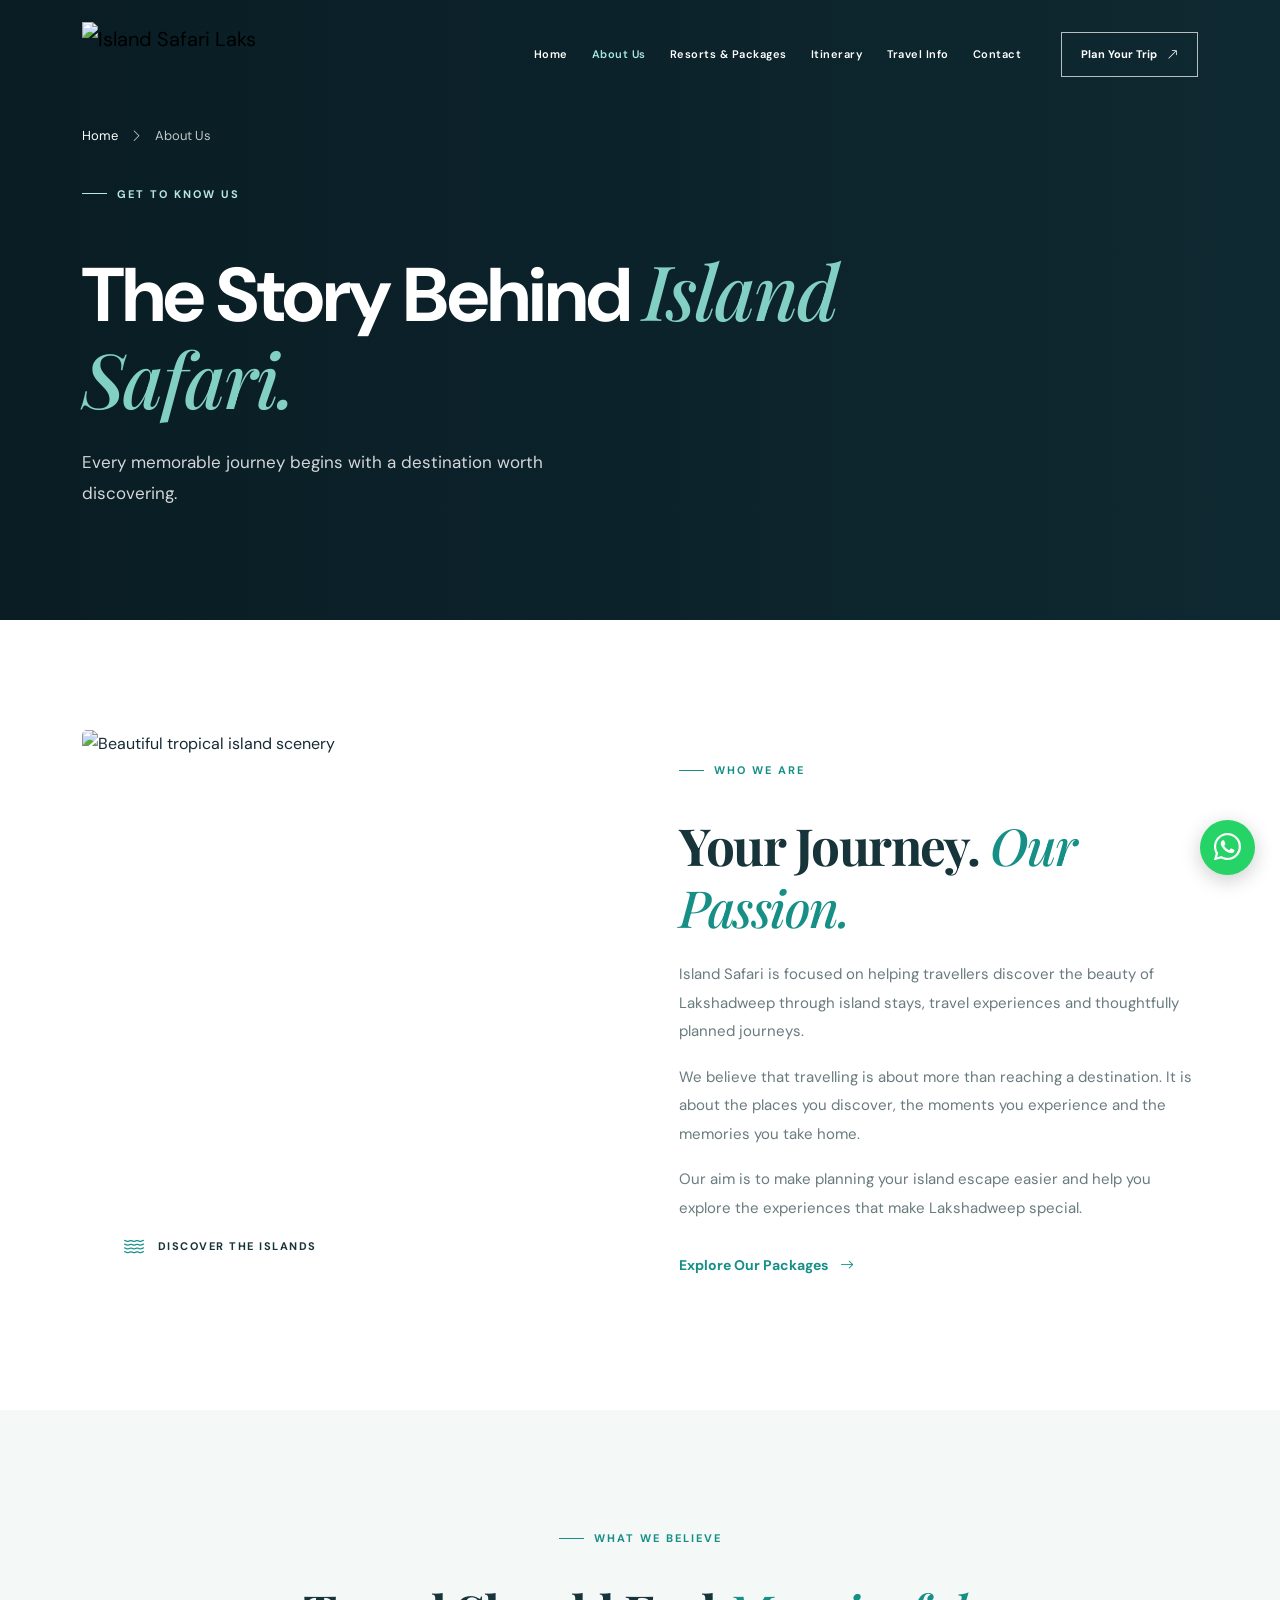
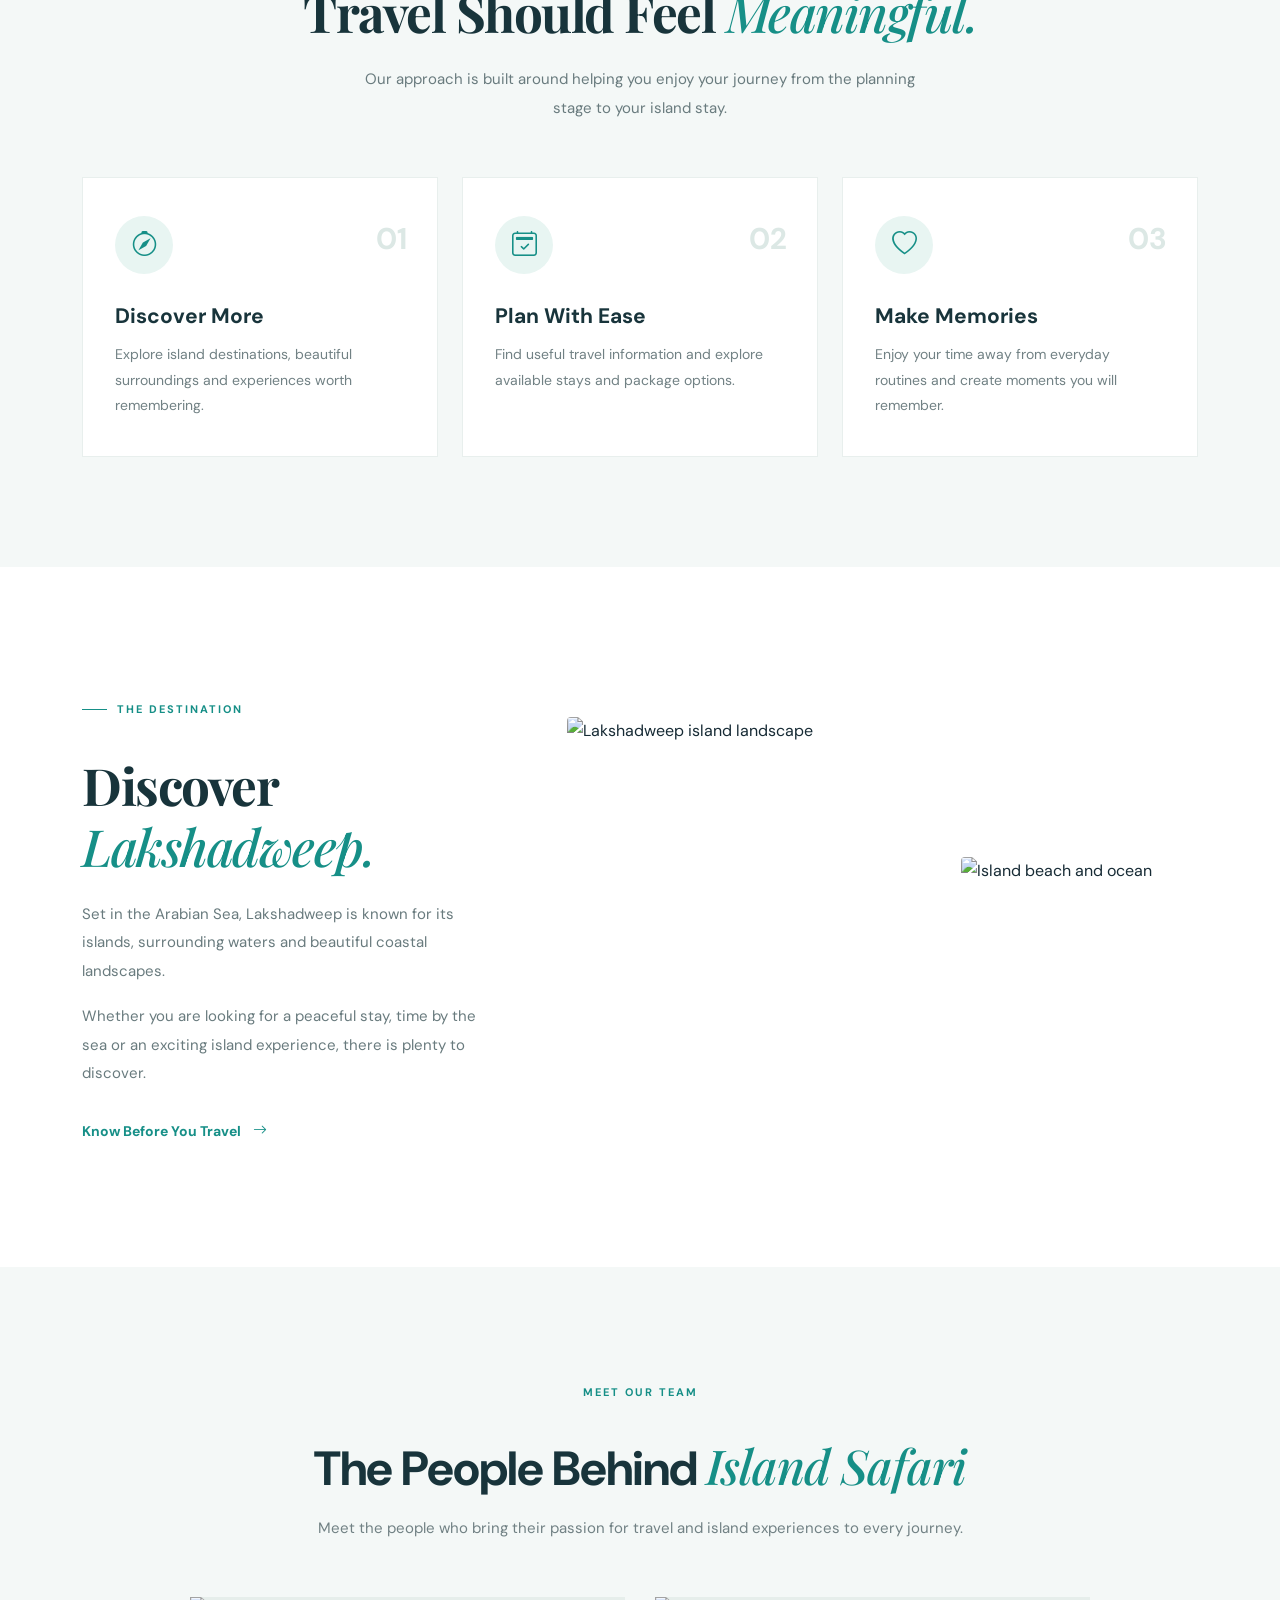
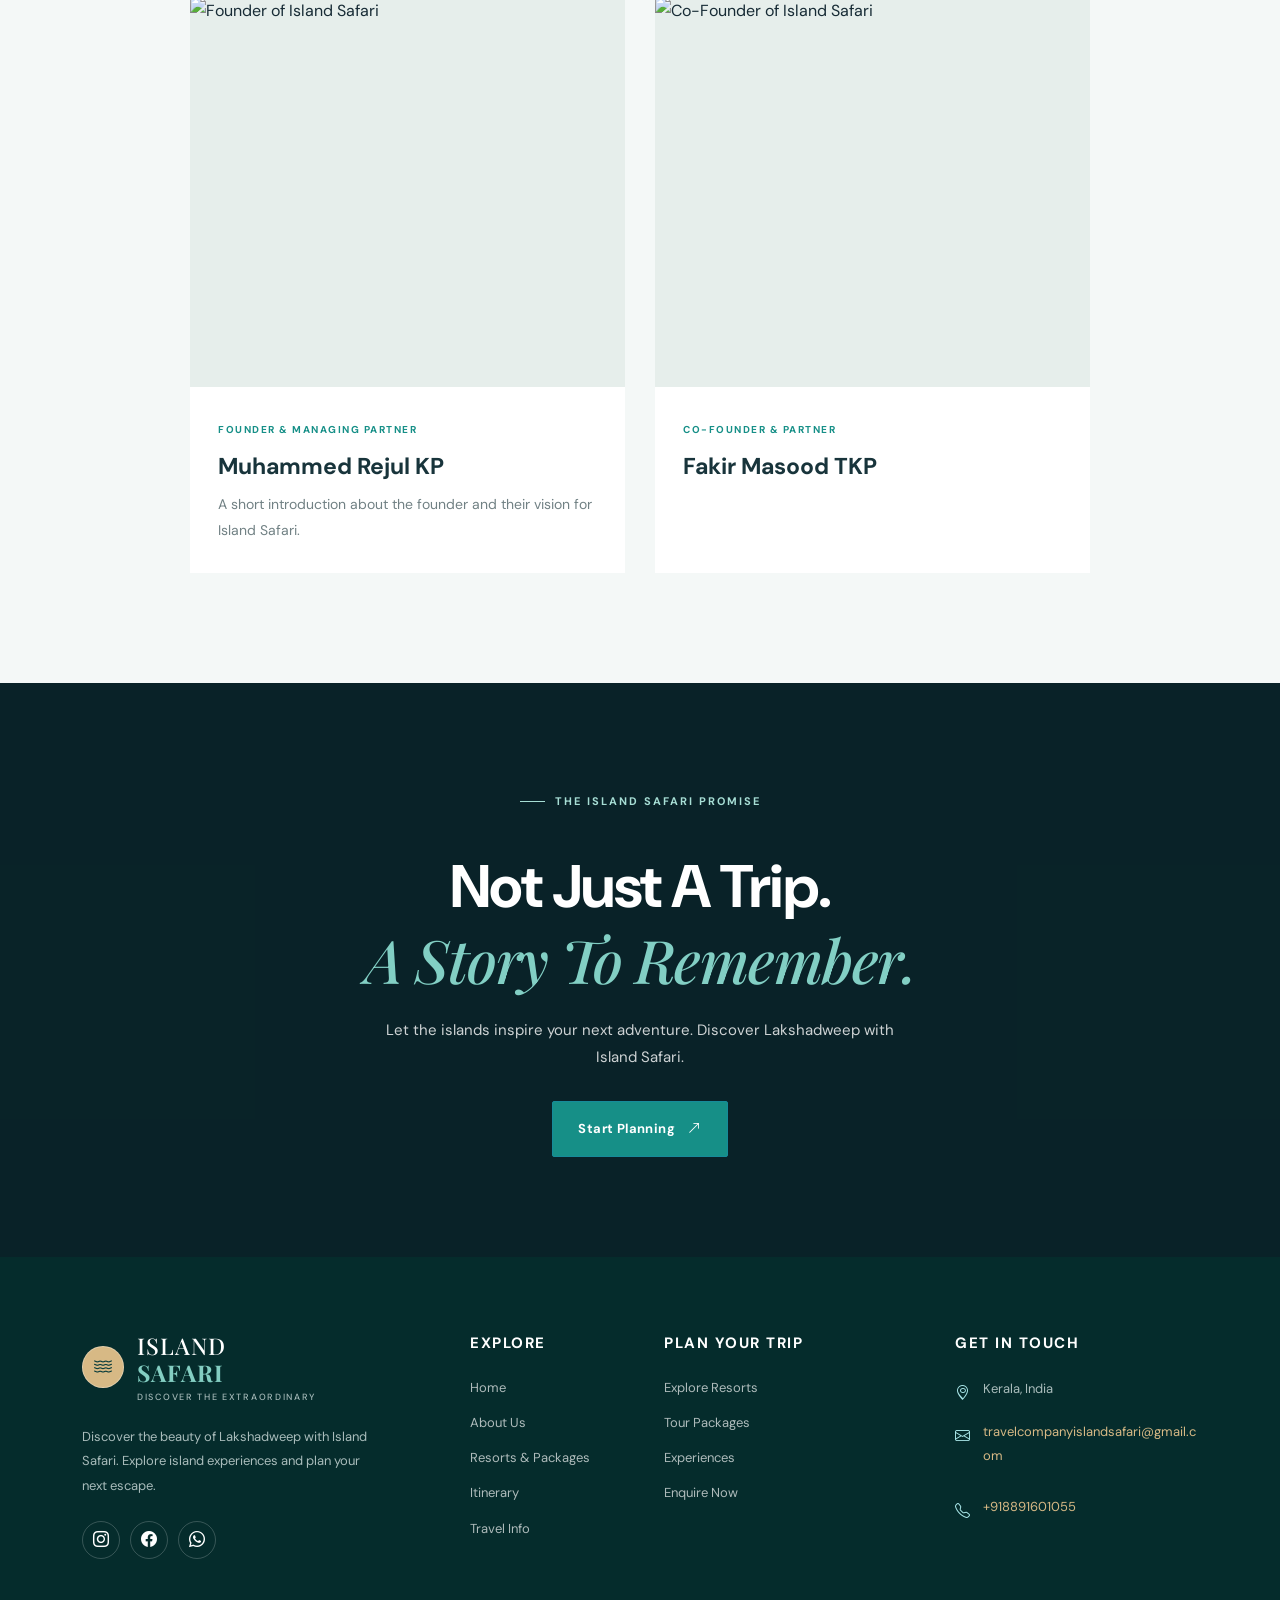
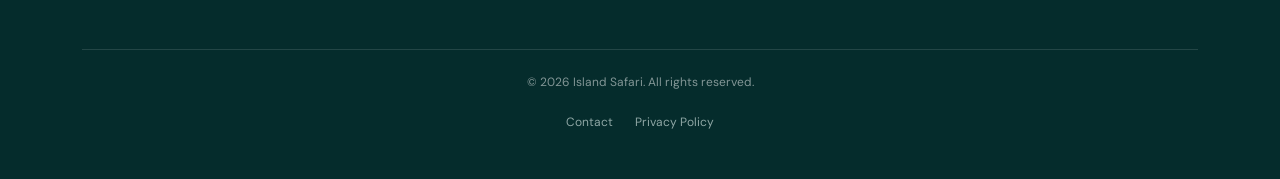
==== commit d70b3f6e: "updated web" ====
--- a/about.html
+++ b/about.html
@@ -495,15 +495,15 @@
 
                 <div class="footer-socials">
 
-                    <a href="#" aria-label="Instagram">
+                    <a href="https://www.instagram.com/island__safari?psln=MjMzMGFyZnQ3Mndy&utm_source=qr" aria-label="Instagram">
                         <i class="bi bi-instagram"></i>
                     </a>
 
-                    <a href="#" aria-label="Facebook">
+                    <a href="https://www.facebook.com/share/1F6z5jFqQR/" aria-label="Facebook">
                         <i class="bi bi-facebook"></i>
                     </a>
 
-                    <a href="#" aria-label="WhatsApp">
+                    <a href="https://wa.me/918891601055" aria-label="WhatsApp">
                         <i class="bi bi-whatsapp"></i>
                     </a>
 
@@ -554,15 +554,15 @@
 
                     <li>
                         <i class="bi bi-envelope"></i>
-                        <a href="mailto:YOUR_EMAIL_HERE">
-                            gmail.com
+                        <a href="mailto:travelcompanyislandsafari@gmail.com">
+                            travelcompanyislandsafari@gmail.com
                         </a>
                     </li>
 
                     <li>
                         <i class="bi bi-telephone"></i>
-                        <a href="tel:YOUR_PHONE_HERE">
-                            +910000000000
+                        <a href="tel:918891601055">
+                            +918891601055
                         </a>
                     </li>
 
--- a/style.css
+++ b/style.css
@@ -4817,3 +4817,28 @@
         width: 100%;
     }
 }
+.contact-location-section {
+    padding: 70px 0;
+    background: #fff;
+}
+
+.contact-location-map {
+    width: 100%;
+    height: 450px;
+    overflow: hidden;
+    border-radius: 12px;
+}
+
+.contact-location-map iframe {
+    width: 100%;
+    height: 100%;
+    border: 0;
+    display: block;
+}
+
+@media (max-width: 768px) {
+    .contact-location-map {
+        height: 300px;
+        border-radius: 8px;
+    }
+}
